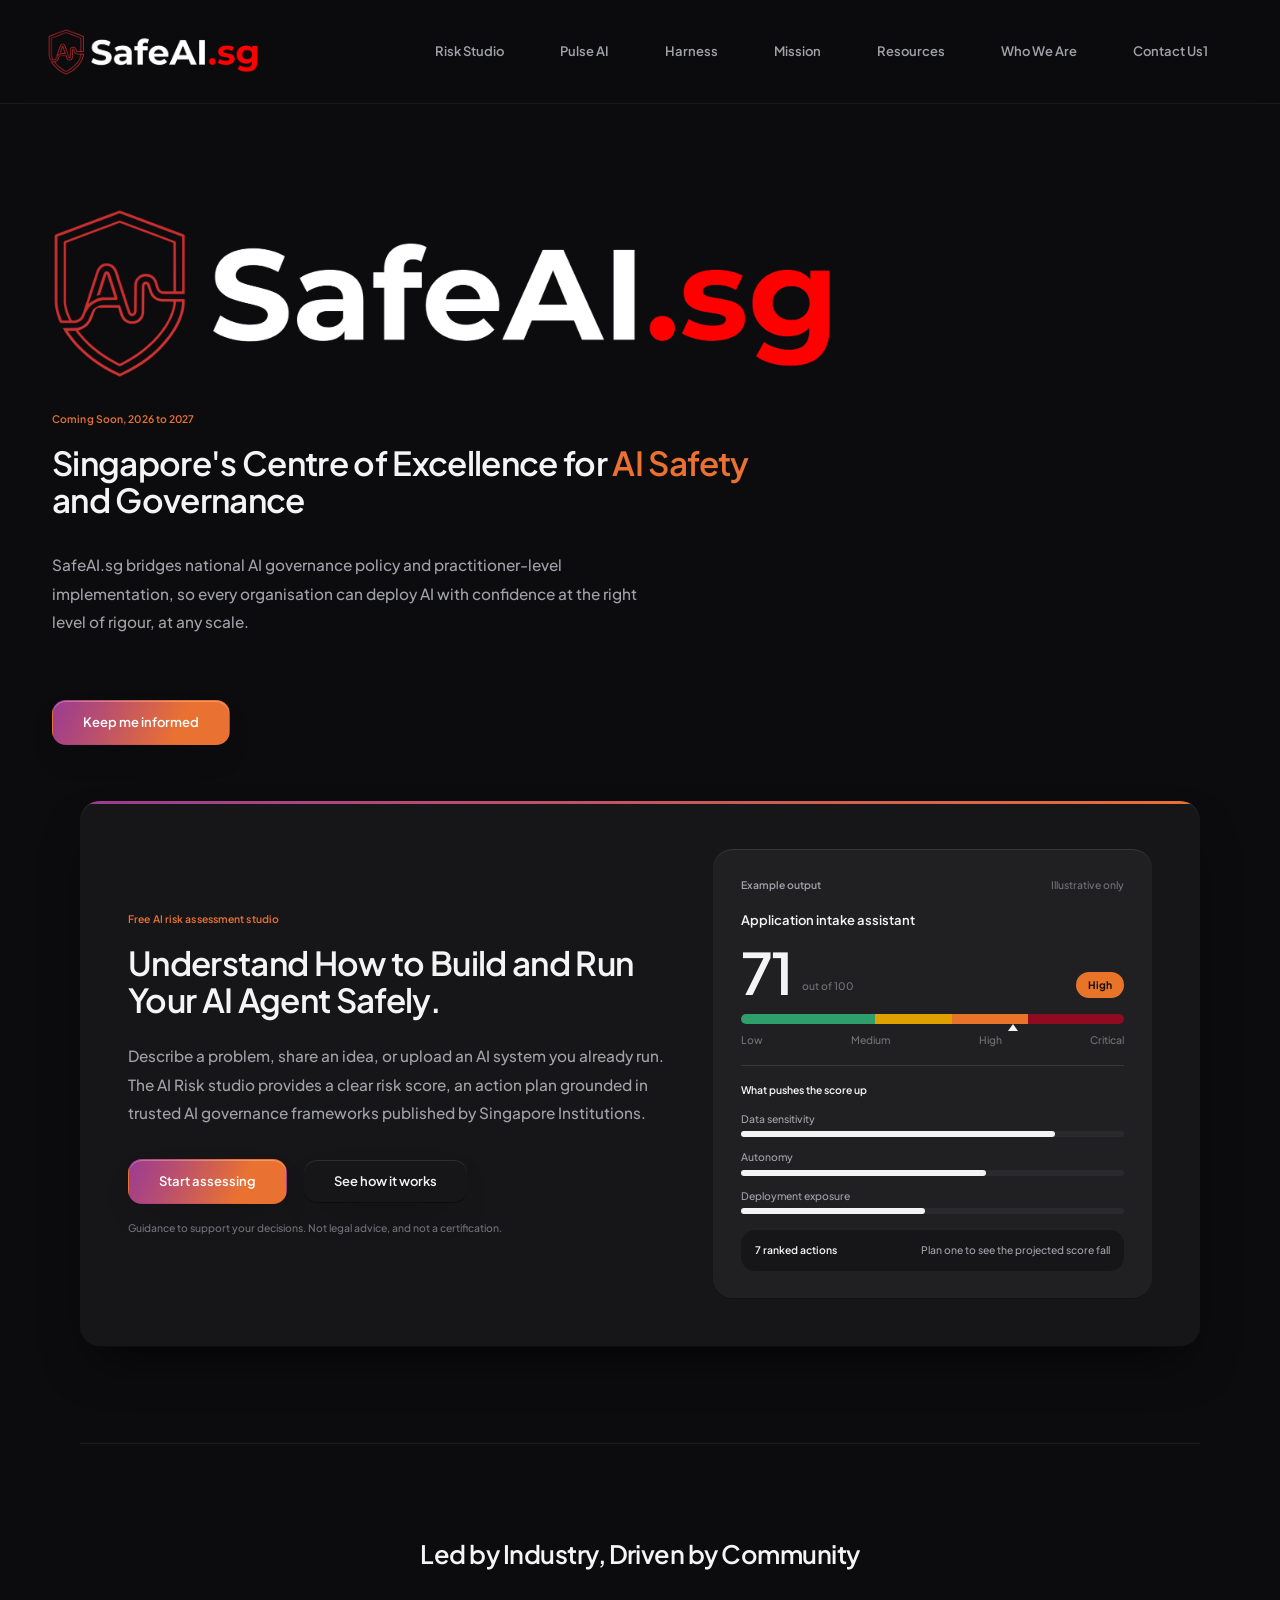
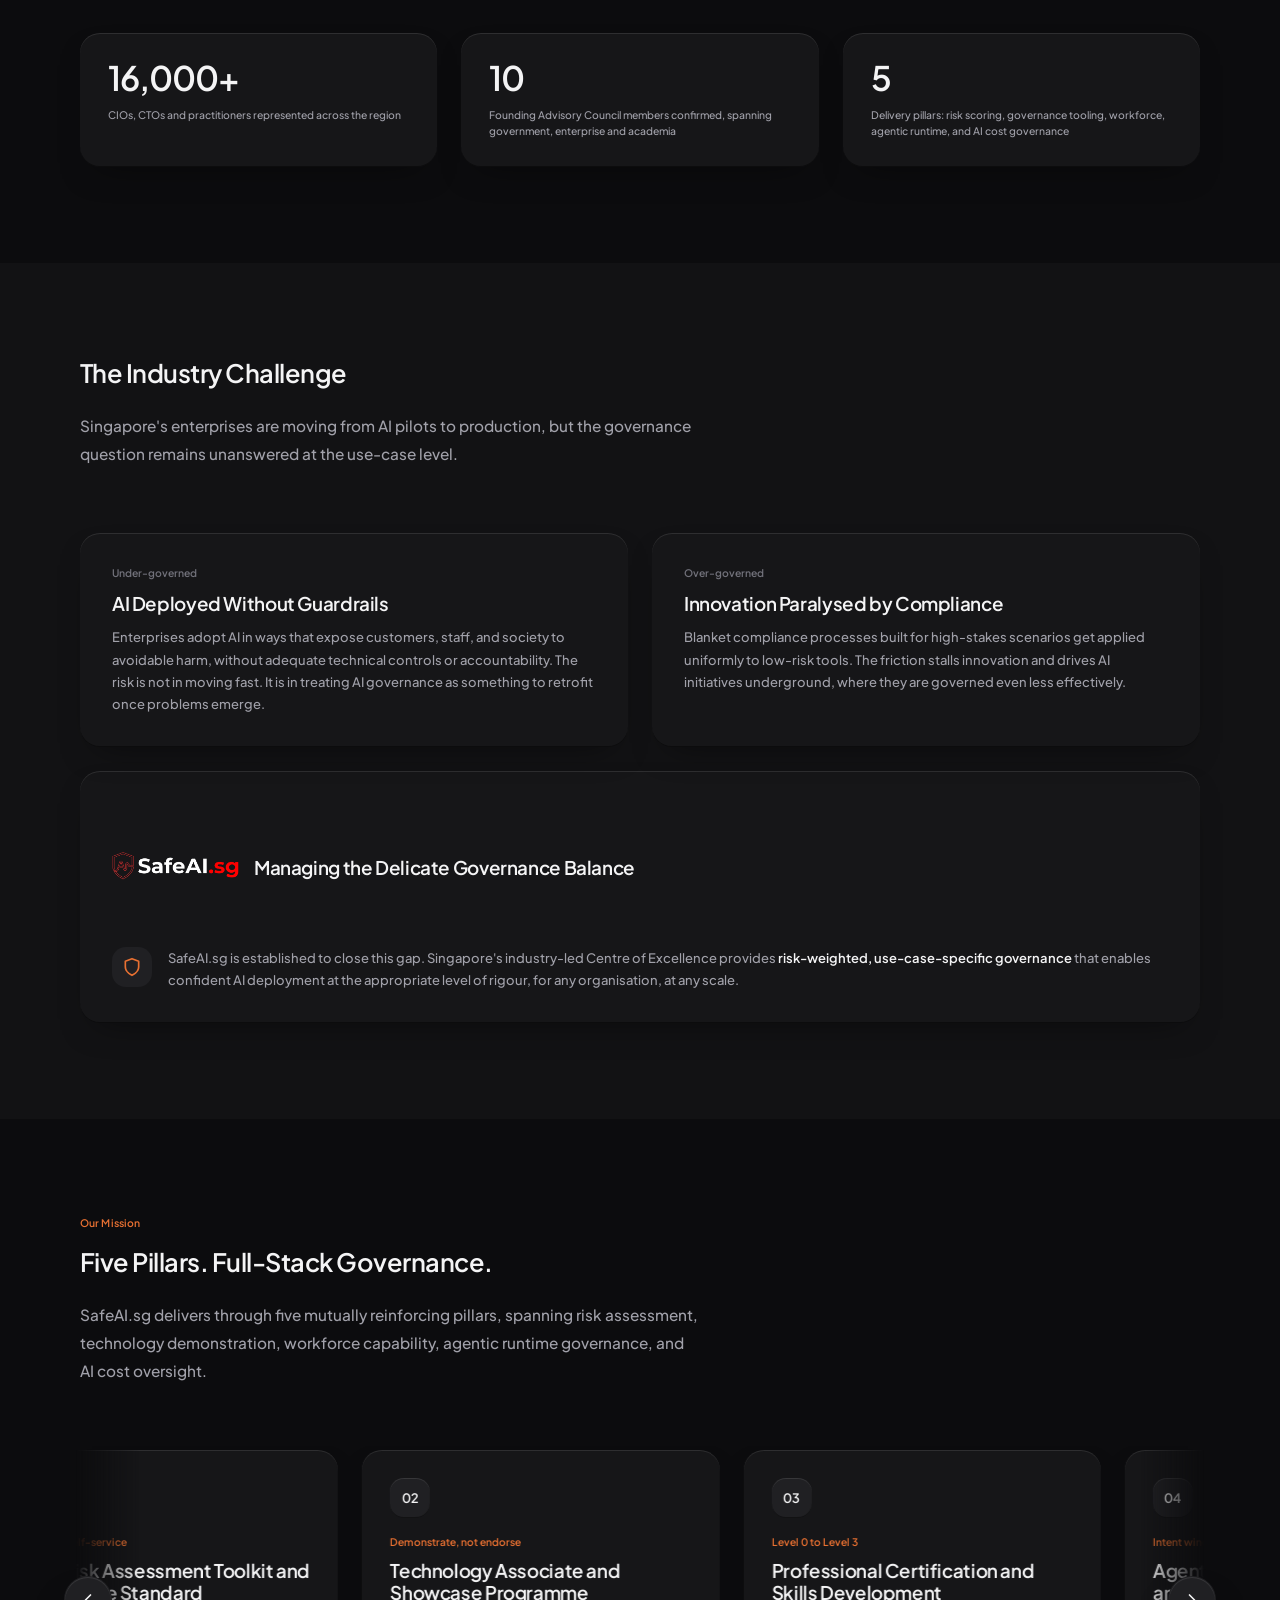
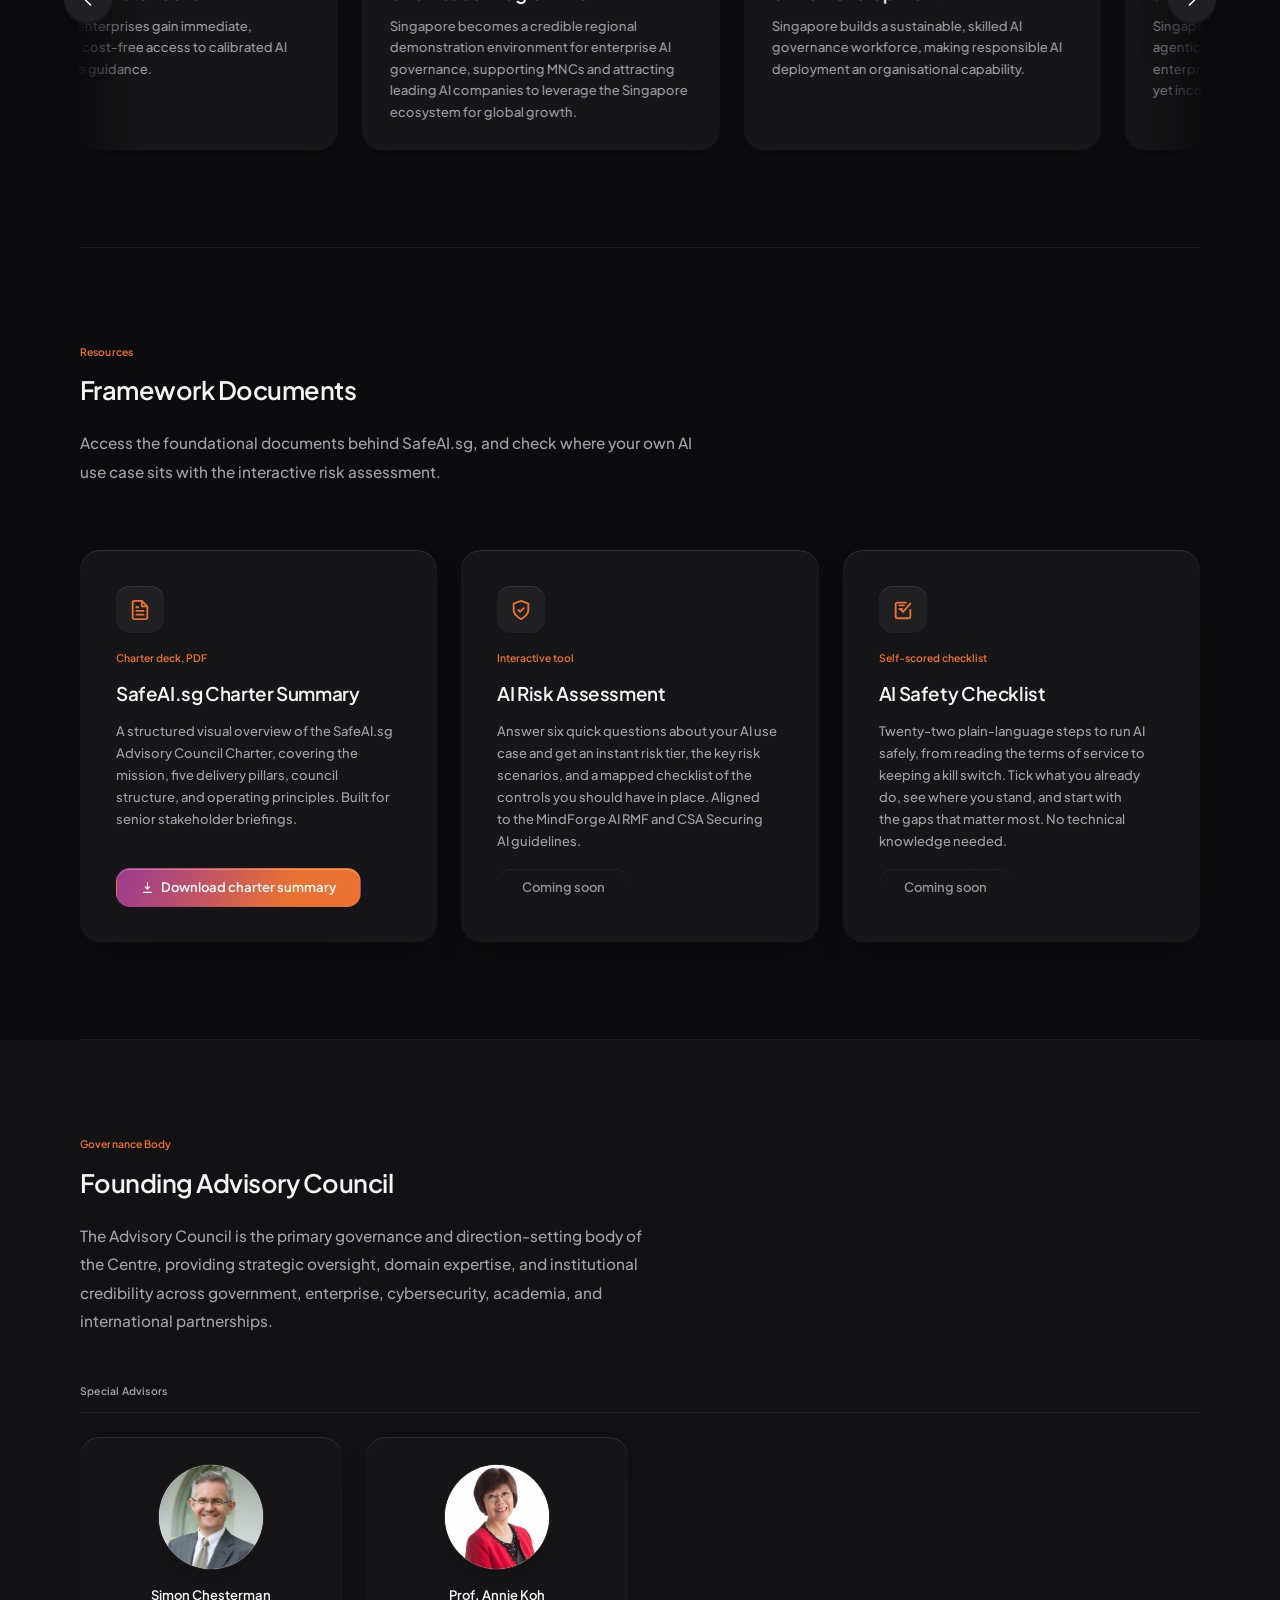
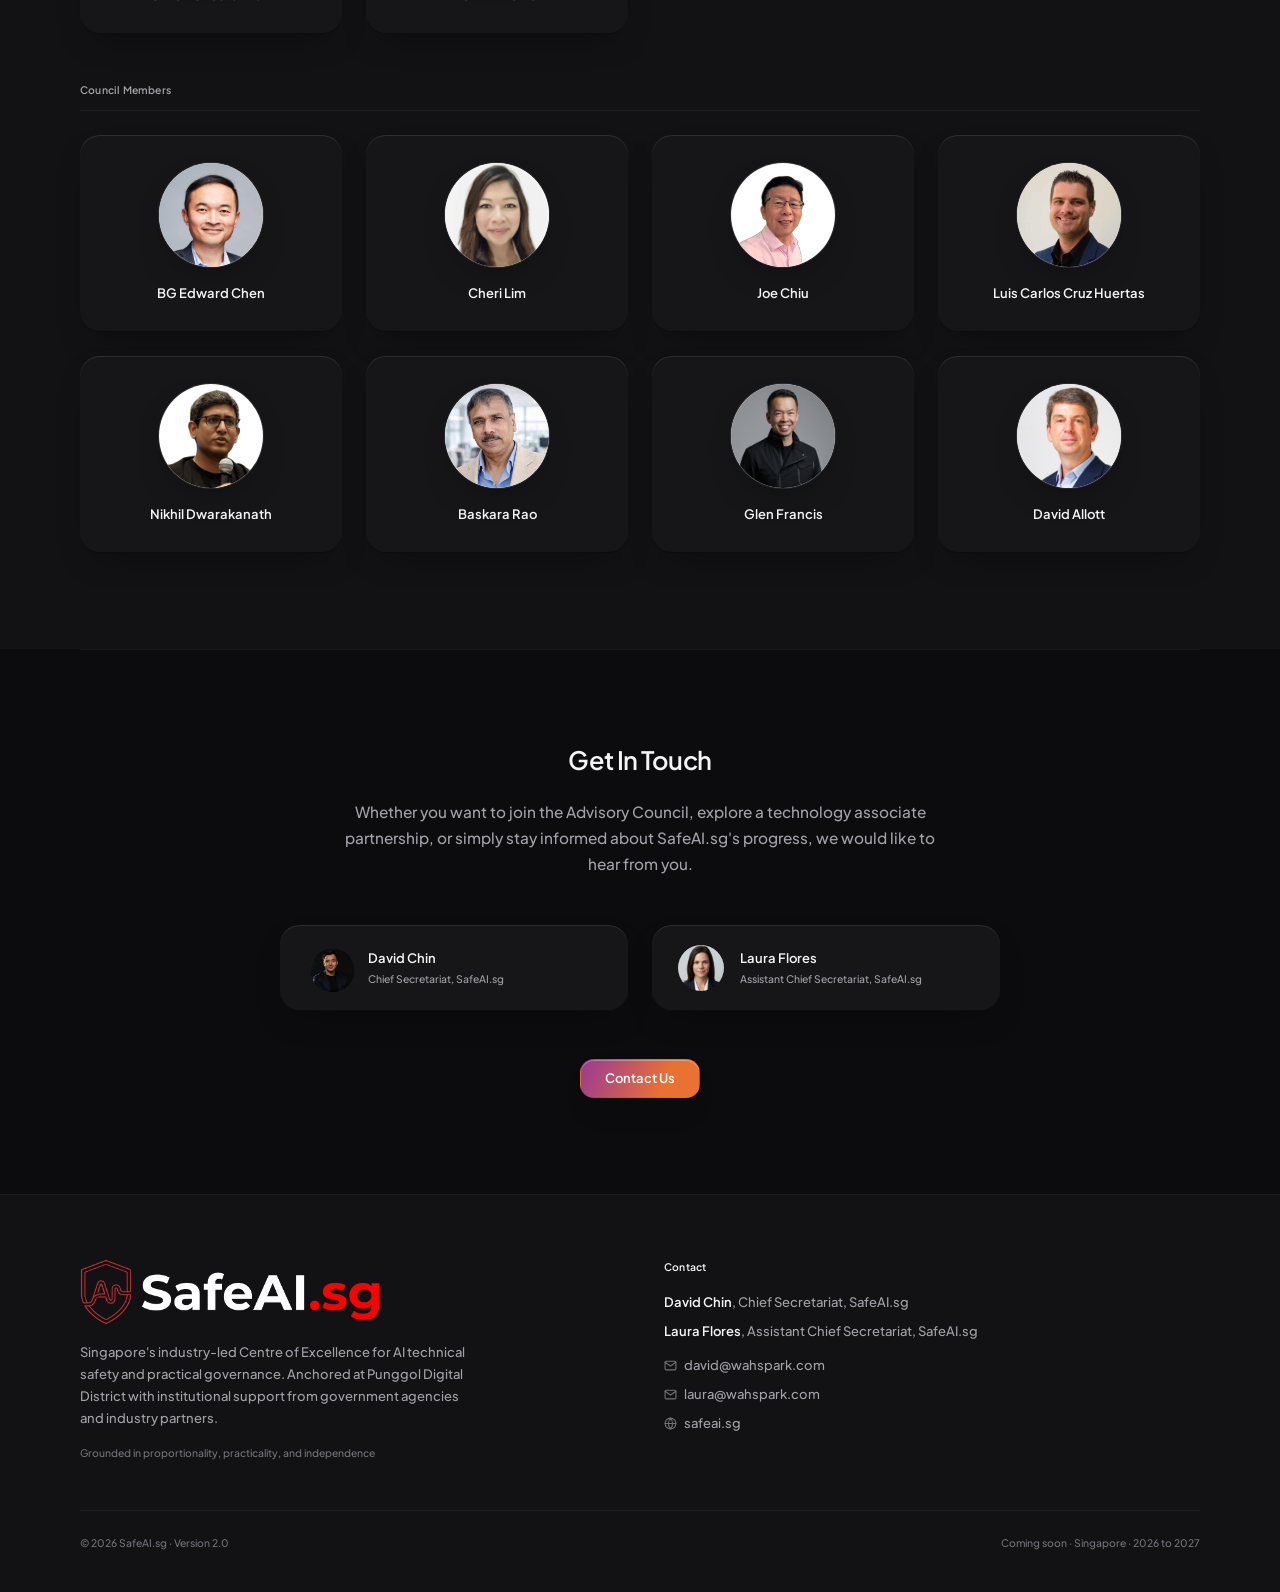
==== index.html @ 052b4f80 "Update 'Contact Us' link text to 'Contact Us1'" ====
<!DOCTYPE html>
<html lang="en">
<head>
  <meta charset="UTF-8" />
  <meta name="viewport" content="width=device-width, initial-scale=1.0" />
  <title>SafeAI.sg, Centre of Excellence for AI Technical Safety and Governance</title>
  <link rel="icon" href="favicon.ico" sizes="any" />
  <link rel="icon" type="image/png" sizes="32x32" href="favicon-32.png" />
  <link rel="icon" type="image/png" sizes="16x16" href="favicon-16.png" />
  <link rel="apple-touch-icon" sizes="180x180" href="apple-touch-icon.png" />
  <link rel="preconnect" href="https://fonts.googleapis.com" />
  <link rel="preconnect" href="https://fonts.gstatic.com" crossorigin />
  <link href="https://fonts.googleapis.com/css2?family=DM+Sans:opsz,wght@9..40,400;9..40,500;9..40,600;9..40,700&family=Plus+Jakarta+Sans:wght@400;500;600;700&display=swap" rel="stylesheet" />
  <style>
    *, *::before, *::after { box-sizing: border-box; margin: 0; padding: 0; }

    :root {
      /* ── ONE accent (brand orange). Gradient lives only inside the logo asset. ── */
      --accent:     #E97132;
      --accent-2:   #f08a52;            /* hover only */
      --accent-ink: #16100b;            /* text on accent fill */

      /* ── neutral ramp, dark canvas ── */
      --bg:         #0c0c0e;
      --surface-1:  #161618;            /* cards, button rest */
      --surface-2:  #202023;            /* hover / elevated */
      --surface-3:  #2a2a2e;            /* pressed */
      --raised:     #121214;            /* faint section band, a hair above canvas */
      --line:       rgba(255,255,255,.06);
      --line-2:     rgba(255,255,255,.10);
      --ink:        #f4f4f5;
      --ink-2:      #a1a1aa;
      --ink-3:      #71717a;
      --success:    #3ecf8e;            /* semantic: success/confirm only */

      /* ── shadows: soft, diffuse, never a hard slab ── */
      --shadow:     0 14px 34px -18px rgba(0,0,0,.55);
      --shadow-pop: 0 24px 50px -18px rgba(0,0,0,.72);
      --raise:      inset 0 1px 0 rgba(255,255,255,.10), inset 0 -1px 0 rgba(0,0,0,.45);

      /* ── spacing scale ── */
      --s1:4px; --s2:8px; --s3:12px; --s4:16px; --s5:24px; --s6:32px; --s7:48px; --s8:64px;
      --gap:24px;

      /* ── radii ── */
      --r-sm:10px; --r-md:14px; --r-lg:20px; --r-pill:999px;

      /* ── type: mobile base 17px, desktop 13px; scale = multipliers ── */
      --fs-base:17px;
      --font:'Plus Jakarta Sans','DM Sans',-apple-system,system-ui,sans-serif;
      --t-cap:  calc(var(--fs-base) * .80);
      --t-body: var(--fs-base);
      --t-lead: calc(var(--fs-base) * 1.18);
      --t-h3:   calc(var(--fs-base) * 1.45);
      --t-h2:   calc(var(--fs-base) * 1.95);
      --t-h1:   calc(var(--fs-base) * 2.55);

      --btn-py:12px;
    }
    @media (min-width:1024px){ :root{ --fs-base:13px; } }
    /* mobile: keep normal text at 17px, scale the headings down so they aren't oversized */
    @media (max-width:600px){ :root{
      --t-lead: calc(var(--fs-base) * 1.05);
      --t-h3:   calc(var(--fs-base) * 1.25);
      --t-h2:   calc(var(--fs-base) * 1.55);
      --t-h1:   calc(var(--fs-base) * 1.92);
    } }

    html { scroll-behavior: smooth; -webkit-text-size-adjust:100%; scroll-padding-top: 120px; }
    body {
      background: var(--bg);                /* flat, no spotlight */
      color: var(--ink);
      font: 500 var(--t-body)/1.6 var(--font);
      -webkit-font-smoothing: antialiased;
      text-rendering: optimizeLegibility;
      text-wrap: pretty;
    }

    h1,h2,h3 { font-weight:600; line-height:1.12; letter-spacing:-.02em; }
    .trim { text-box: trim-both cap alphabetic; }
    @supports not (text-box: trim-both cap alphabetic){
      .trim { text-box-trim:trim-both; text-box-edge:cap alphabetic; }
    }

    a { color: inherit; }

    /* ── eyebrow: sentence case, NEVER all-caps ── */
    .eyebrow {
      font-size: var(--t-cap);
      font-weight: 600;
      letter-spacing: .01em;
      color: var(--accent);
      margin-bottom: var(--s4);
    }

    .with-icon { display:inline-flex; align-items:center; gap:.5em; }
    .ico { width:1em; height:1em; flex:none; display:block; }

    /* ── TOOLTIP — pointer devices only ── */
    [data-tip] { position: relative; }
    @media (hover:hover){
      [data-tip]:hover::after, [data-tip]:focus-visible::after {
        content: attr(data-tip);
        position:absolute; bottom:calc(100% + 8px); left:50%;
        background: var(--surface-3); color: var(--ink);
        font:500 var(--t-cap)/1.2 var(--font);
        padding:6px 10px; border-radius:8px; white-space:nowrap;
        box-shadow: var(--shadow); pointer-events:none; z-index:50;
        opacity:0; transform:translateX(-50%) translateY(4px);
        animation: av-tip .14s ease forwards;
      }
    }
    @keyframes av-tip { to { opacity:1; transform:translateX(-50%) translateY(0); } }

    /* ── BUTTONS: grey by default, raised; accent reserved for the one primary action ── */
    .btn {
      display:inline-flex; align-items:center; justify-content:center; gap:.5em;
      padding: var(--btn-py) calc(var(--btn-py) * 2);
      border-radius: var(--r-md);
      border:1px solid transparent;
      font:600 var(--t-body)/1 var(--font);
      text-box: trim-both cap alphabetic;
      color: var(--ink);
      background: var(--surface-1);
      background-clip: padding-box;
      box-shadow: var(--raise), var(--shadow);
      text-decoration:none; cursor:pointer;
      -webkit-tap-highlight-color:transparent;
      transition: background .18s ease, transform .12s ease, box-shadow .2s ease;
    }
    .btn:hover { background: var(--surface-2); }
    .btn:active { transform: translateY(1px) scale(.985); background: var(--surface-3); box-shadow: var(--raise); }
    .btn:focus-visible { outline:2px solid var(--accent); outline-offset:2px; }
    /* accent buttons: slight magenta hue shifting into orange */
    .btn-accent { background: linear-gradient(115deg, #9b3b92 0%, #b84e6f 28%, #E97132 70%); color: #fff;
      box-shadow: inset 0 1px 0 rgba(255,255,255,.28), var(--shadow); }
    .btn-accent:hover { background: linear-gradient(115deg, #ad479f 0%, #cc5a7c 28%, #f0853f 70%); }
    .btn-accent:active { transform: translateY(1px) scale(.985); }
    .btn-sm { --btn-py:9px; border-radius: var(--r-sm); font-size: var(--t-cap); }

    /* ── NAV ── */
    nav {
      position: sticky; top:0; z-index:100;
      background: rgba(12,12,14,.82);
      backdrop-filter: blur(14px); -webkit-backdrop-filter: blur(14px);
      border-bottom: 1px solid var(--line);
      display:flex; align-items:center; justify-content:space-between;
      padding: 0 48px; height: 104px;
    }
    .nav-brand { display:flex; align-items:center; text-decoration:none; }
    .nav-logo { height:46px; width:auto; display:block; }
    .nav-links { display:flex; align-items:center; gap:8px; }
    .nav-link {
      font:600 var(--t-body)/1 var(--font);
      text-box: trim-both cap alphabetic;
      color: var(--ink-2); text-decoration:none;
      padding: 12px 24px; border-radius: var(--r-sm);
      background: transparent; cursor:pointer;
      -webkit-tap-highlight-color:transparent;
      transition: background .18s ease, color .18s ease;
    }
    .nav-link:hover { background: var(--surface-1); color: var(--ink); }
    .nav-link:active { background: var(--surface-2); }
    .nav-link:focus-visible { outline:2px solid var(--accent); outline-offset:2px; }
    .nav-right { display:flex; align-items:center; gap:24px; }

    /* ── layout shell ── */
    .section { padding: 96px 52px; }
    .section-inner { max-width: 1120px; margin:0 auto; }
    .section-raised { background: var(--raised); }

    .h2-lead { max-width: 620px; }
    h2 { font-size: var(--t-h2); line-height:1.14; margin-bottom: var(--s5); }
    .lead { font-size: var(--t-lead); color: var(--ink-2); line-height:1.85; max-width:620px; }
    .lead-gap { margin-bottom: var(--s8); }

    .hairline { height:1px; background: var(--line); border:0; max-width:1120px; margin:0 auto; }

    /* ── HERO ── */
    .hero { padding: 104px 52px 56px; }
    .hero-inner { max-width: 780px; }
    .hero-logo { width: 840px; max-width: 100%; height:auto; display:block; margin-bottom: var(--s6); }
    .hero .eyebrow { margin-bottom: var(--s4); }
    .hero h1 { font-size: var(--t-h1); line-height:1.14; margin-bottom: var(--s6); max-width: 720px; }
    .hero h1 .accent { color: var(--accent); }
    .hero-sub { font-size: var(--t-lead); color: var(--ink-2); line-height:1.85; margin-bottom: var(--s8); max-width: 600px; }
    .hero-cta { display:flex; gap: var(--s4); flex-wrap:wrap; }
    .hero-cta .btn { --btn-py: 15px; }

    /* ── mobile menu toggle (shown under 900px, see TABLET block) ── */
    .nav-toggle {
      display:none; width:44px; height:44px; border:0; border-radius: var(--r-sm);
      background: transparent; color: var(--ink); cursor:pointer;
      align-items:center; justify-content:center; -webkit-tap-highlight-color:transparent;
    }
    .nav-toggle .ico { width:24px; height:24px; }
    .nav-toggle .close { display:none; }
    .nav-toggle:focus-visible { outline:2px solid var(--accent); outline-offset:2px; }

    /* ── RISK STUDIO SHOWCASE (sits under the hero, copy from the studio mock-up) ── */
    .studio { padding: 0 52px 96px; }
    .studio-inner {
      max-width:1120px; margin:0 auto; position:relative; overflow:hidden;
      background: var(--surface-1); border-radius: var(--r-lg);
      box-shadow: var(--raise), var(--shadow-pop);
      padding: 48px; display:grid; grid-template-columns: 1.1fr .9fr; gap: var(--s7); align-items:center;
    }
    .studio-inner::before { content:""; position:absolute; top:0; left:0; right:0; height:3px; background: linear-gradient(90deg, #9b3b92 0%, #b84e6f 35%, #E97132 100%); }
    .studio-copy h2 { font-size: var(--t-h1); line-height:1.12; margin-bottom: var(--s5); max-width: 560px; }
    .studio-copy .lead { margin-bottom: var(--s6); }
    .studio-cta { display:flex; gap: var(--s4); flex-wrap:wrap; margin-bottom: var(--s4); }
    .studio-cta .btn { --btn-py: 15px; }
    .studio-note { font-size: var(--t-cap); color: var(--ink-3); }
    .studio-example {
      background: var(--surface-2); border-radius: var(--r-lg); padding: 28px;
      box-shadow: var(--raise); display:flex; flex-direction:column; gap: var(--s4);
    }
    .ex-top { display:flex; justify-content:space-between; align-items:center; gap: var(--s2); font-size: var(--t-cap); color: var(--ink-3); }
    .ex-top .label { font-weight:600; color: var(--ink-2); }
    .ex-name { font-weight:600; color: var(--ink); }
    .ex-score { display:flex; align-items:flex-end; gap: var(--s3); }
    .ex-num { font-size: calc(var(--fs-base) * 4.4); font-weight:600; letter-spacing:-.04em; line-height:.9; color: var(--ink); }
    .ex-of { font-size: var(--t-cap); color: var(--ink-3); padding-bottom: 4px; }
    .ex-band { margin-left:auto; padding: 5px 12px; border-radius: var(--r-pill); background:#E8742A; color:#16100b; font-weight:700; font-size: var(--t-cap); }
    .ex-bar { height:10px; border-radius: var(--r-pill); overflow:hidden; display:flex; }
    .ex-bar span:nth-child(1) { width:35%; background:#2E9E6B; }
    .ex-bar span:nth-child(2) { width:20%; background:#E0A100; }
    .ex-bar span:nth-child(3) { width:20%; background:#E8742A; }
    .ex-bar span:nth-child(4) { width:25%; background:#8E0B22; }
    .ex-marker { position:relative; height:8px; }
    .ex-marker::after { content:""; position:absolute; left:71%; top:0; margin-left:-5px; border-left:5px solid transparent; border-right:5px solid transparent; border-bottom:7px solid var(--ink); }
    .ex-labels { display:flex; justify-content:space-between; font-size: var(--t-cap); color: var(--ink-3); }
    .ex-drivers { border-top:1px solid var(--line-2); padding-top: var(--s4); display:flex; flex-direction:column; gap: var(--s3); }
    .ex-drivers-title { font-size: var(--t-cap); font-weight:600; color: var(--ink); }
    .ex-driver { font-size: var(--t-cap); color: var(--ink-2); display:flex; flex-direction:column; gap:4px; }
    .ex-track { height:6px; border-radius: var(--r-pill); background: var(--surface-3); }
    .ex-track i { display:block; height:6px; border-radius: var(--r-pill); background: var(--ink); }
    .ex-actions { display:flex; justify-content:space-between; gap: var(--s2); flex-wrap:wrap; background: var(--surface-1); border-radius: var(--r-md); padding: 12px 14px; font-size: var(--t-cap); }
    .ex-actions b { color: var(--ink); font-weight:600; }
    .ex-actions span { color: var(--ink-2); }
    @media (max-width:900px){
      .studio { padding: 0 24px 64px; }
      .studio-inner { grid-template-columns: 1fr; padding: 28px; gap: var(--s6); }
    }
    @media (max-width:600px){
      .studio { padding: 0 20px 56px; }
      .studio-inner { padding: 20px; }
      .studio-cta .btn { width:100%; --btn-py: 14px; }
      .ex-num { font-size: calc(var(--fs-base) * 3.4); }
    }

    /* ── STAT BAR ── */
    .community-head { text-align:center; margin-bottom: var(--s8); }
    .stat-bar { display:grid; grid-template-columns: repeat(3,1fr); gap: var(--gap); }
    .stat-item {
      background: var(--surface-1); border-radius: var(--r-lg);
      padding: var(--card-pad, 28px); box-shadow: var(--raise), var(--shadow);
    }
    .stat-num { font-size: calc(var(--fs-base) * 2.6); font-weight:600; letter-spacing:-.03em; line-height:1; margin-bottom: var(--s3); color: var(--ink); }
    .stat-desc { font-size: var(--t-cap); color: var(--ink-2); line-height:1.55; }

    /* ── CARD base ── */
    .card {
      background: var(--surface-1); border-radius: var(--r-lg);
      padding: 32px; box-shadow: var(--raise), var(--shadow);
    }

    /* ── PROBLEM ── */
    .problem-grid { display:grid; grid-template-columns: 1fr 1fr; gap: var(--gap); }
    .prob-label { font-size: var(--t-cap); font-weight:600; color: var(--ink-3); margin-bottom: var(--s3); }
    .prob-card h3 { font-size: var(--t-h3); margin-bottom: var(--s3); }
    .prob-card p { font-size: var(--t-body); color: var(--ink-2); line-height:1.7; }

    .solution {
      margin-top: var(--gap);
      background: var(--surface-1); border-radius: var(--r-lg);
      padding: 32px; box-shadow: var(--raise), var(--shadow);
    }
    .solution-head { display:flex; align-items:center; gap:14px; margin-bottom: var(--s4); }
    .solution-head img { height:128px; width:128px; object-fit:contain; flex:none; }
    .solution-head .title { font-size: var(--t-h3); font-weight:600; letter-spacing:-.02em; }
    .solution-body { display:flex; align-items:flex-start; gap:16px; }
    .solution-body .ico-wrap {
      width:40px; height:40px; flex:none; border-radius: var(--r-md);
      background: var(--surface-2); display:flex; align-items:center; justify-content:center;
      color: var(--accent);
    }
    .solution-body .ico-wrap .ico { width:20px; height:20px; }
    .solution-body p { font-size: var(--t-body); color: var(--ink-2); line-height:1.7; }
    .solution-body p strong { color: var(--ink); font-weight:600; }

    /* ── PILLARS CAROUSEL — continuously rotating; arrows to pause and browse ── */
    .pillar-carousel { position: relative; }
    .pillar-viewport {
      overflow: hidden; padding: 4px; margin: -4px;
      -webkit-mask-image: linear-gradient(to right, transparent 0, #000 64px, #000 calc(100% - 64px), transparent 100%);
      mask-image: linear-gradient(to right, transparent 0, #000 64px, #000 calc(100% - 64px), transparent 100%);
    }
    .pillar-track { display:flex; gap: var(--gap); align-items: stretch; will-change: transform; }
    .pillar-slide { flex: 0 0 calc((100% - 2 * var(--gap)) / 3); display:flex; }
    .pillar-slide > .pillar-card { width:100%; }
    .pillar-card {
      background: var(--surface-1); border-radius: var(--r-lg); padding: 28px;
      box-shadow: var(--raise), var(--shadow);
      display:flex; flex-direction:column;
      transition: background .2s ease;
    }
    .pillar-card:hover { background: var(--surface-2); }
    .carousel-arrow {
      position:absolute; top:50%; transform:translateY(-50%); z-index:5;
      width:48px; height:48px; border-radius:50%; border:1px solid transparent;
      display:flex; align-items:center; justify-content:center;
      background: var(--surface-2); color: var(--ink);
      box-shadow: var(--raise), var(--shadow-pop); cursor:pointer;
      transition: background .18s ease, transform .12s ease;
    }
    .carousel-arrow:hover { background: var(--surface-3); }
    .carousel-arrow:active { transform: translateY(-50%) scale(.94); }
    .carousel-arrow:focus-visible { outline:2px solid var(--accent); outline-offset:2px; }
    .carousel-arrow .ico { width:20px; height:20px; }
    .carousel-arrow.prev { left:-16px; }
    .carousel-arrow.next { right:-16px; }
    @media (max-width:1023px){ .pillar-slide { flex-basis: calc((100% - var(--gap)) / 2); } }
    @media (max-width:600px){
      .pillar-slide { flex-basis: 100%; }
      .pillar-carousel { padding-bottom: 68px; }
      .carousel-arrow { top:auto; bottom:0; transform:none; width:44px; height:44px; }
      .carousel-arrow:active { transform: scale(.94); }
      .carousel-arrow.prev { left: calc(50% - 50px); right:auto; }
      .carousel-arrow.next { right: calc(50% - 50px); left:auto; }
    }
    .pillar-num {
      width:40px; height:40px; border-radius: var(--r-md);
      background: var(--surface-2); color: var(--ink);
      font-size: var(--t-body); font-weight:600;
      display:flex; align-items:center; justify-content:center;
      margin-bottom: var(--s4); box-shadow: var(--raise);
    }
    .pillar-tag { font-size: var(--t-cap); font-weight:600; color: var(--accent); margin-bottom: var(--s2); }
    .pillar-card h3 { font-size: var(--t-h3); margin-bottom: var(--s3); line-height:1.2; }
    .pillar-outcome { font-size: var(--t-body); color: var(--ink-2); line-height:1.65; }

    /* ── DOWNLOAD ── */
    .download-grid { display:grid; grid-template-columns: repeat(3,1fr); gap: var(--gap); align-items:stretch; }
    @media (max-width:900px){ .download-grid { grid-template-columns: 1fr; } }
    .download-card {
      background: var(--surface-1); border-radius: var(--r-lg); padding: 36px;
      box-shadow: var(--raise), var(--shadow);
      display:flex; flex-direction:column; gap: var(--s4); align-items:flex-start;
    }
    .download-card .btn { margin-top: auto; }
    .download-icon {
      width:48px; height:48px; border-radius: var(--r-md);
      background: var(--surface-2); display:flex; align-items:center; justify-content:center;
      color: var(--accent); box-shadow: var(--raise);
    }
    .download-icon .ico { width:22px; height:22px; }
    .download-label { font-size: var(--t-cap); font-weight:600; color: var(--accent); }
    .download-card h3 { font-size: var(--t-h3); }
    .download-card p { font-size: var(--t-body); color: var(--ink-2); line-height:1.7; max-width:680px; }

    /* ── COUNCIL ── */
    .council-group { margin-top: var(--s7); }
    .council-group-label {
      font-size: var(--t-cap); font-weight:600; letter-spacing:.02em;
      color: var(--ink-2); margin-bottom: var(--s5);
      padding-bottom: var(--s3); border-bottom: 1px solid var(--line);
    }
    .council-grid { display:grid; grid-template-columns: repeat(4,1fr); gap: var(--gap); }
    .member-card {
      background: var(--surface-1); border-radius: var(--r-lg);
      padding: 28px 20px; text-align:center;
      box-shadow: var(--raise), var(--shadow);
      transition: transform .2s ease, background .2s ease;
    }
    .member-card:hover { transform: translateY(-3px); background: var(--surface-2); }
    .member-photo {
      width:104px; height:104px; border-radius:50%; object-fit:cover; object-position: top center;
      margin:0 auto var(--s4); display:block; background:#fff;
      box-shadow: 0 0 0 1px var(--line-2), var(--shadow);
    }
    .member-photo-plate {
      width:104px; height:104px; border-radius:50%;
      margin:0 auto var(--s4); background:#fff; overflow:hidden;
      box-shadow: 0 0 0 1px var(--line-2), var(--shadow);
    }
    .member-photo-plate img { width:100%; height:100%; display:block; object-fit:cover; object-position: top center; }
    .member-photo-plate.zoom img { object-position:58% 8%; transform:scale(1.6); transform-origin:58% 8%; }
    .member-name { font-size: var(--t-body); font-weight:600; color: var(--ink); }

    /* member card as LinkedIn link (only cards with a real href are interactive) */
    a.member-card { display:block; text-decoration:none; color:inherit; }
    a.member-card[href] { position:relative; cursor:pointer; }
    a.member-card[href]:focus-visible { outline:2px solid var(--accent); outline-offset:2px; }
    /* "See LinkedIn" tooltip */
    .member-tip {
      position:absolute; left:50%; bottom:calc(100% - 6px); transform:translate(-50%,4px);
      display:flex; align-items:center; gap:6px; white-space:nowrap;
      background: var(--ink); color: var(--surface-1);
      font-size: var(--t-cap); font-weight:600; line-height:1;
      padding:7px 11px; border-radius: var(--r-sm, 8px);
      box-shadow: var(--shadow);
      opacity:0; pointer-events:none; transition: opacity .18s ease, transform .18s ease;
    }
    .member-tip::after {
      content:""; position:absolute; top:100%; left:50%; transform:translateX(-50%);
      border:5px solid transparent; border-top-color: var(--ink);
    }
    .member-tip .ico { width:1em; height:1em; display:block; }
    a.member-card[href]:hover .member-tip,
    a.member-card[href]:focus-visible .member-tip { opacity:1; transform:translate(-50%,0); }

    /* ── CONTACT ── */
    .contact-box { max-width: 780px; margin:0 auto; text-align:center; }
    .contact-box > p { font-size: var(--t-lead); color: var(--ink-2); line-height:1.7; margin: var(--s4) auto var(--s7); max-width:620px; }
    .contact-cards { display:grid; grid-template-columns: 1fr 1fr; gap: var(--gap); max-width: 720px; margin: 0 auto var(--s7); align-items:stretch; }
    .contact-person {
      position: relative;
      display:flex; align-items:center; gap:16px; text-align:left;
      background: var(--surface-1); border-radius: var(--r-lg);
      padding: 20px 26px; box-shadow: var(--raise), var(--shadow);
      cursor: pointer; -webkit-tap-highlight-color:transparent;
      transition: background .18s ease, transform .12s ease;
    }
    .contact-person:hover { background: var(--surface-2); }
    .contact-person:active { transform: scale(.99); }
    .contact-person:focus-visible { outline:2px solid var(--accent); outline-offset:2px; }
    /* success microinteraction: neutral surface, coloured icon */
    .contact-person .copied-badge {
      position:absolute; inset:0; display:flex; align-items:center; justify-content:center; gap:.5em;
      background: var(--surface-2); border-radius: var(--r-lg);
      color: var(--ink); font:600 var(--t-body)/1 var(--font);
      opacity:0; pointer-events:none; transition: opacity .2s ease;
    }
    .contact-person .copied-badge .ico { width:1.15em; height:1.15em; color: var(--success); }
    .contact-person.is-copied .copied-badge { opacity:1; }
    .contact-avatar {
      width:46px; height:46px; border-radius:50%; flex:none;
      background: var(--surface-2); color: var(--ink);
      display:flex; align-items:center; justify-content:center;
      font-size: var(--t-body); font-weight:600; box-shadow: var(--raise);
      object-fit: cover; object-position: top center;
    }
    .contact-person-name { font-size: var(--t-body); font-weight:600; color: var(--ink); }
    .contact-person-title { font-size: var(--t-cap); color: var(--ink-2); margin-top:2px; }
    .contact-btns { display:flex; gap: var(--s3); justify-content:center; flex-wrap:wrap; }

    /* ── FOOTER ── */
    footer { background: var(--raised); padding: 64px 52px 40px; border-top: 1px solid var(--line); }
    .footer-inner { max-width:1120px; margin:0 auto; display:grid; grid-template-columns: 1fr 1fr; gap: var(--s7); align-items:start; }
    .footer-logo { width:300px; max-width:80%; height:auto; display:block; margin-bottom: var(--s4); }
    .footer-desc { font-size: var(--t-body); color: var(--ink-2); line-height:1.7; max-width:400px; }
    .footer-tag { margin-top: var(--s4); font-size: var(--t-cap); color: var(--ink-3); }
    .footer-contact h4 { font-size: var(--t-cap); font-weight:600; color: var(--ink); margin-bottom: var(--s4); letter-spacing:.02em; }
    .fc-item { font-size: var(--t-body); color: var(--ink-2); margin-bottom: var(--s2); }
    .fc-item.with-icon { display:flex; align-items:center; gap:.5em; }
    .fc-item strong { color: var(--ink); font-weight:600; }
    .fc-item .ico { color: var(--ink-3); }
    .footer-bottom {
      max-width:1120px; margin: var(--s7) auto 0; padding-top: var(--s5);
      border-top: 1px solid var(--line);
      display:flex; justify-content:space-between; align-items:center; gap: var(--s3);
      font-size: var(--t-cap); color: var(--ink-3);
    }

    /* ── TABLET ── */
    @media (max-width:900px){
      nav { padding: 0 20px; height:72px; }
      .nav-logo { height:38px; width:auto; }
      .nav-links { display:none; }
      .section { padding: 64px 24px; }
      .hero { padding: 64px 24px 56px; }
      .hero-logo { width: min(380px, 90vw); }
      .stat-bar { grid-template-columns: 1fr; }
      .problem-grid { grid-template-columns: 1fr; }
      .council-grid { grid-template-columns: repeat(2,1fr); }
      .footer-logo { width:240px; }
      .footer-inner { grid-template-columns: 1fr; gap: var(--s6); }
    }
    @media (max-width:900px){
      .nav-toggle { display:inline-flex; }
      .nav-links {
        position:absolute; left:0; right:0; top:100%;
        flex-direction:column; align-items:stretch; gap:0;
        background: var(--bg); border-bottom:1px solid var(--line);
        padding: 8px 16px 16px; box-shadow: var(--shadow-pop);
      }
      .nav-links .nav-link { padding: 14px 12px; font-size: var(--t-body); }
      nav.is-open .nav-links { display:flex; }
      nav.is-open .nav-toggle .open { display:none; }
      nav.is-open .nav-toggle .close { display:block; }
    }

    /* ── MOBILE ── */
    @media (max-width:600px){
      nav { padding: 0 16px; height:56px; }
      .nav-logo { height:32px; width:auto; }
      .section { padding: 56px 20px; }

      /* dial the new breathing room back to a mobile-proportionate scale */
      .hero { padding: 40px 20px 48px; }
      .hero-logo { width: min(280px, 85vw); margin-bottom: var(--s5); }
      .hero h1 { line-height: 1.16; margin-bottom: var(--s5); }
      .hero-sub { line-height: 1.7; margin-bottom: var(--s6); }
      .hero-cta { gap: var(--s3); }
      .hero-cta .btn { width:100%; --btn-py: 14px; }
      .download-grid { grid-template-columns: 1fr; }

      h2 { margin-bottom: var(--s4); }
      .lead { line-height: 1.7; }
      .lead-gap { margin-bottom: var(--s6); }

      .community-head { margin-bottom: var(--s6); }
      .stat-num { font-size: calc(var(--fs-base) * 2.1); }

      .footer-logo { width:200px; }
      .solution-head img { height:80px; width:80px; }
      .council-grid { grid-template-columns: 1fr; }
      .contact-cards { grid-template-columns: 1fr; }
      .contact-person { width:100%; }
      .contact-btns { flex-direction:column; }
      .contact-btns .btn { width:100%; }
      .footer-bottom { flex-direction:column; align-items:flex-start; }
    }

    @media (prefers-reduced-motion:reduce){ *{ animation-duration:.01ms!important; transition:none!important; } }
  </style>
</head>
<body>

<!-- NAV -->
<nav>
  <a href="#" class="nav-brand">
    <img src="safeai-logo-trim.png" alt="SafeAI.sg" class="nav-logo" />
  </a>
  <div class="nav-right">
    <div class="nav-links" id="navLinks">
      <a href="/risk-studio/" class="nav-link">Risk Studio</a>
       <a href="https://ai-opportunity-analysis.replit.app/" class="nav-link">Pulse AI</a>
      <a href="/harness/" class="nav-link">Harness</a>
      <a href="#mission" class="nav-link">Mission</a>
      <a href="#downloads" class="nav-link">Resources</a>
      <a href="#council" class="nav-link">Who We Are</a>
      <a href="#contact" class="nav-link">Contact Us1</a>
    </div>
    <button class="nav-toggle" id="navToggle" type="button" aria-expanded="false" aria-controls="navLinks" aria-label="Open menu">
      <svg class="ico open" viewBox="0 0 24 24" fill="none" stroke="currentColor" stroke-width="2" stroke-linecap="round"><path d="M4 7h16M4 12h16M4 17h16"/></svg>
      <svg class="ico close" viewBox="0 0 24 24" fill="none" stroke="currentColor" stroke-width="2" stroke-linecap="round"><path d="M6 6l12 12M18 6L6 18"/></svg>
    </button>
  </div>
</nav>

<!-- HERO -->
<section class="hero">
  <div class="hero-inner">
    <img src="safeai-logo-trim.png" alt="SafeAI.sg" class="hero-logo" />
    <div class="eyebrow">Coming Soon, 2026 to 2027</div>
    <h1 class="trim">Singapore's Centre of Excellence for <span class="accent">AI Safety</span> and Governance</h1>
    <p class="hero-sub">SafeAI.sg bridges national AI governance policy and practitioner-level implementation, so every organisation can deploy AI with confidence at the right level of rigour, at any scale.</p>
    <div class="hero-cta">
      <a href="#contact" class="btn btn-accent" data-tip="Contact Us">Keep me informed</a>
      <!-- "Know my AI Risk" hidden until the assessment is validated. The tool
           stays reachable at /risk-assessment.html for people with the link.
           Restore: <a href="/risk-assessment.html" class="btn" data-tip="Assess your AI risk">Know my AI Risk</a> -->
    </div>
  </div>
</section>

<!-- RISK STUDIO SHOWCASE -->
<section class="studio" id="risk-studio" aria-labelledby="studioTitle">
  <div class="studio-inner">
    <div class="studio-copy">
      <div class="eyebrow">Free AI risk assessment studio</div>
      <h2 class="trim" id="studioTitle">Understand How to Build and Run Your AI Agent Safely.</h2>
      <p class="lead">Describe a problem, share an idea, or upload an AI system you already run. The AI Risk studio provides a clear risk score, an action plan grounded in trusted AI governance frameworks published by Singapore Institutions.</p>
      <div class="studio-cta">
        <a href="/risk-studio/" class="btn btn-accent">Start assessing</a>
        <a href="/risk-studio/#how" class="btn">See how it works</a>
      </div>
      <p class="studio-note">Guidance to support your decisions. Not legal advice, and not a certification.</p>
    </div>
    <div class="studio-example" aria-label="Example output, illustrative only">
      <div class="ex-top"><span class="label">Example output</span><span>Illustrative only</span></div>
      <div class="ex-name">Application intake assistant</div>
      <div class="ex-score">
        <span class="ex-num trim">71</span>
        <span class="ex-of">out of 100</span>
        <span class="ex-band">High</span>
      </div>
      <div>
        <div class="ex-bar" aria-hidden="true"><span></span><span></span><span></span><span></span></div>
        <div class="ex-marker" aria-hidden="true"></div>
        <div class="ex-labels"><span>Low</span><span>Medium</span><span>High</span><span>Critical</span></div>
      </div>
      <div class="ex-drivers">
        <div class="ex-drivers-title">What pushes the score up</div>
        <div class="ex-driver"><span>Data sensitivity</span><div class="ex-track"><i style="width:82%"></i></div></div>
        <div class="ex-driver"><span>Autonomy</span><div class="ex-track"><i style="width:64%"></i></div></div>
        <div class="ex-driver"><span>Deployment exposure</span><div class="ex-track"><i style="width:48%"></i></div></div>
      </div>
      <div class="ex-actions"><b>7 ranked actions</b><span>Plan one to see the projected score fall</span></div>
    </div>
  </div>
</section>

<hr class="hairline" />

<!-- COMMUNITY / STATS -->
<section class="section" id="community">
  <div class="section-inner">
    <h2 class="community-head trim">Led by Industry, Driven by Community</h2>
    <div class="stat-bar">
      <div class="stat-item">
        <div class="stat-num trim">16,000+</div>
        <div class="stat-desc">CIOs, CTOs and practitioners represented across the region</div>
      </div>
      <div class="stat-item">
        <div class="stat-num trim">10</div>
        <div class="stat-desc">Founding Advisory Council members confirmed, spanning government, enterprise and academia</div>
      </div>
      <div class="stat-item">
        <div class="stat-num trim">5</div>
        <div class="stat-desc">Delivery pillars: risk scoring, governance tooling, workforce, agentic runtime, and AI cost governance</div>
      </div>
    </div>
  </div>
</section>

<!-- THE INDUSTRY CHALLENGE -->
<section class="section section-raised" id="mission">
  <div class="section-inner">
    <h2 class="trim">The Industry Challenge</h2>
    <p class="lead lead-gap">Singapore's enterprises are moving from AI pilots to production, but the governance question remains unanswered at the use-case level.</p>

    <div class="problem-grid">
      <div class="card prob-card">
        <div class="prob-label">Under-governed</div>
        <h3 class="trim">AI Deployed Without Guardrails</h3>
        <p>Enterprises adopt AI in ways that expose customers, staff, and society to avoidable harm, without adequate technical controls or accountability. The risk is not in moving fast. It is in treating AI governance as something to retrofit once problems emerge.</p>
      </div>
      <div class="card prob-card">
        <div class="prob-label">Over-governed</div>
        <h3 class="trim">Innovation Paralysed by Compliance</h3>
        <p>Blanket compliance processes built for high-stakes scenarios get applied uniformly to low-risk tools. The friction stalls innovation and drives AI initiatives underground, where they are governed even less effectively.</p>
      </div>
    </div>

    <div class="solution">
      <div class="solution-head">
        <img src="SafeAILogoUpdated.png" alt="SafeAI.sg" />
        <span class="title trim">Managing the Delicate Governance Balance</span>
      </div>
      <div class="solution-body">
        <span class="ico-wrap">
          <svg class="ico" viewBox="0 0 24 24" fill="none" stroke="currentColor" stroke-width="2" stroke-linecap="round" stroke-linejoin="round"><path d="M12 22s8-4 8-10V5l-8-3-8 3v7c0 6 8 10 8 10z"/></svg>
        </span>
        <p>SafeAI.sg is established to close this gap. Singapore's industry-led Centre of Excellence provides <strong>risk-weighted, use-case-specific governance</strong> that enables confident AI deployment at the appropriate level of rigour, for any organisation, at any scale.</p>
      </div>
    </div>
  </div>
</section>

<!-- FIVE PILLARS -->
<section class="section" id="pillars">
  <div class="section-inner">
    <div class="eyebrow">Our Mission</div>
    <h2 class="trim">Five Pillars. Full-Stack Governance.</h2>
    <p class="lead lead-gap">SafeAI.sg delivers through five mutually reinforcing pillars, spanning risk assessment, technology demonstration, workforce capability, agentic runtime governance, and AI cost oversight.</p>

    <div class="pillar-carousel" id="pillarCarousel">
      <div class="pillar-viewport">
      <div class="pillar-track" id="pillarTrack">
        <div class="pillar-slide">
          <div class="pillar-card">
            <div class="pillar-num trim">01</div>
            <div class="pillar-tag">Free, open, self-service</div>
            <h3 class="trim">Open Risk Assessment Toolkit and Governance Standard</h3>
            <div class="pillar-outcome">Singapore enterprises gain immediate, actionable, cost-free access to calibrated AI governance guidance.</div>
          </div>
        </div>
        <div class="pillar-slide">
          <div class="pillar-card">
            <div class="pillar-num trim">02</div>
            <div class="pillar-tag">Demonstrate, not endorse</div>
            <h3 class="trim">Technology Associate and Showcase Programme</h3>
            <div class="pillar-outcome">Singapore becomes a credible regional demonstration environment for enterprise AI governance, supporting MNCs and attracting leading AI companies to leverage the Singapore ecosystem for global growth.</div>
          </div>
        </div>
        <div class="pillar-slide">
          <div class="pillar-card">
            <div class="pillar-num trim">03</div>
            <div class="pillar-tag">Level 0 to Level 3</div>
            <h3 class="trim">Professional Certification and Skills Development</h3>
            <div class="pillar-outcome">Singapore builds a sustainable, skilled AI governance workforce, making responsible AI deployment an organisational capability.</div>
          </div>
        </div>
        <div class="pillar-slide">
          <div class="pillar-card">
            <div class="pillar-num trim">04</div>
            <div class="pillar-tag">Intent window principle</div>
            <h3 class="trim">Agentic Runtime Observability and Governance</h3>
            <div class="pillar-outcome">Singapore takes a first-mover position in agentic AI governance, addressing risks most enterprise security programmes have not yet incorporated.</div>
          </div>
        </div>
        <div class="pillar-slide">
          <div class="pillar-card">
            <div class="pillar-num trim">05</div>
            <div class="pillar-tag">Inform, optimise, operate</div>
            <h3 class="trim">AI FinOps and Cost Governance</h3>
            <div class="pillar-outcome">Organisations gain the controls to treat AI cost as a shared governance responsibility, not just a billing line item.</div>
          </div>
        </div>
      </div>
      </div>
      <button class="carousel-arrow prev" id="pillarPrev" aria-label="Previous pillars">
        <svg class="ico" viewBox="0 0 24 24" fill="none" stroke="currentColor" stroke-width="2" stroke-linecap="round" stroke-linejoin="round"><path d="M15 18l-6-6 6-6"/></svg>
      </button>
      <button class="carousel-arrow next" id="pillarNext" aria-label="Next pillars">
        <svg class="ico" viewBox="0 0 24 24" fill="none" stroke="currentColor" stroke-width="2" stroke-linecap="round" stroke-linejoin="round"><path d="M9 18l6-6-6-6"/></svg>
      </button>
    </div>
  </div>
</section>

<hr class="hairline" />

<!-- DOWNLOADS -->
<section class="section" id="downloads">
  <div class="section-inner">
    <div class="eyebrow">Resources</div>
    <h2 class="trim">Framework Documents</h2>
    <p class="lead lead-gap">Access the foundational documents behind SafeAI.sg, and check where your own AI use case sits with the interactive risk assessment.</p>
    <div class="download-grid">
      <div class="download-card">
        <span class="download-icon">
          <svg class="ico" viewBox="0 0 24 24" fill="none" stroke="currentColor" stroke-width="2" stroke-linecap="round" stroke-linejoin="round"><path d="M14 2H6a2 2 0 0 0-2 2v16a2 2 0 0 0 2 2h12a2 2 0 0 0 2-2V8z"/><path d="M14 2v6h6"/><path d="M16 13H8M16 17H8M10 9H8"/></svg>
        </span>
        <div class="download-label">Charter deck, PDF</div>
        <h3 class="trim">SafeAI.sg Charter Summary</h3>
        <p>A structured visual overview of the SafeAI.sg Advisory Council Charter, covering the mission, five delivery pillars, council structure, and operating principles. Built for senior stakeholder briefings.</p>
        <a href="SafeAI_SG_Charter_Summary_Public.pdf" download="SafeAI.sg Charter Summary.pdf" class="btn btn-accent">
          <svg class="ico" viewBox="0 0 24 24" fill="none" stroke="currentColor" stroke-width="2" stroke-linecap="round" stroke-linejoin="round"><path d="M12 3v12M12 15l-4-4M12 15l4-4M5 21h14"/></svg>
          Download charter summary
        </a>
      </div>
      <div class="download-card">
        <span class="download-icon">
          <svg class="ico" viewBox="0 0 24 24" fill="none" stroke="currentColor" stroke-width="2" stroke-linecap="round" stroke-linejoin="round"><path d="M12 22s8-4 8-10V5l-8-3-8 3v7c0 6 8 10 8 10z"/><path d="M9 12l2 2 4-4"/></svg>
        </span>
        <div class="download-label">Interactive tool</div>
        <h3 class="trim">AI Risk Assessment</h3>
        <p>Answer six quick questions about your AI use case and get an instant risk tier, the key risk scenarios, and a mapped checklist of the controls you should have in place. Aligned to the MindForge AI RMF and CSA Securing AI guidelines.</p>
        <!-- Coming soon until the assessment is validated. Restore the link below when it is.
        <a href="/risk-assessment.html" class="btn btn-accent">
          <svg class="ico" viewBox="0 0 24 24" fill="none" stroke="currentColor" stroke-width="2" stroke-linecap="round" stroke-linejoin="round"><path d="M9 11l3 3L22 4"/><path d="M21 12v7a2 2 0 0 1-2 2H5a2 2 0 0 1-2-2V5a2 2 0 0 1 2-2h11"/></svg>
          Know my AI Risk
        </a>
        -->
        <span class="btn" aria-disabled="true" style="pointer-events:none; opacity:.55">Coming soon</span>
      </div>
      <div class="download-card">
        <span class="download-icon">
          <svg class="ico" viewBox="0 0 24 24" fill="none" stroke="currentColor" stroke-width="2" stroke-linecap="round" stroke-linejoin="round"><path d="M9 11l3 3L20 5"/><path d="M20 12v7a2 2 0 0 1-2 2H6a2 2 0 0 1-2-2V6a2 2 0 0 1 2-2h9"/><path d="M8 7h5M8 11h3"/></svg>
        </span>
        <div class="download-label">Self-scored checklist</div>
        <h3 class="trim">AI Safety Checklist</h3>
        <p>Twenty-two plain-language steps to run AI safely, from reading the terms of service to keeping a kill switch. Tick what you already do, see where you stand, and start with the gaps that matter most. No technical knowledge needed.</p>
        <!-- Coming soon until the assessment is validated. Restore the link below when it is.
        <a href="/checklist.html" class="btn btn-accent">
          <svg class="ico" viewBox="0 0 24 24" fill="none" stroke="currentColor" stroke-width="2" stroke-linecap="round" stroke-linejoin="round"><path d="M9 11l3 3L22 4"/><path d="M21 12v7a2 2 0 0 1-2 2H5a2 2 0 0 1-2-2V5a2 2 0 0 1 2-2h11"/></svg>
          Open the checklist
        </a>
        -->
        <span class="btn" aria-disabled="true" style="pointer-events:none; opacity:.55">Coming soon</span>
      </div>
    </div>
  </div>
</section>

<hr class="hairline" />

<!-- ADVISORY COUNCIL -->
<section class="section section-raised" id="council">
  <div class="section-inner">
    <div class="eyebrow">Governance Body</div>
    <h2 class="trim">Founding Advisory Council</h2>
    <p class="lead">The Advisory Council is the primary governance and direction-setting body of the Centre, providing strategic oversight, domain expertise, and institutional credibility across government, enterprise, cybersecurity, academia, and international partnerships.</p>

    <!-- LinkedIn: add href="https://www.linkedin.com/in/..." target="_blank" rel="noopener" to any card
         below to make it clickable. The "See LinkedIn" tooltip only shows on cards that have an href. -->
    <div class="council-group">
      <div class="council-group-label">Special Advisors</div>
      <div class="council-grid">
        <a class="member-card" href="https://sg.linkedin.com/in/simonchesterman" aria-label="Simon Chesterman on LinkedIn">
          <img class="member-photo" src="SAFEAI_PHOTO/Simon-Chesterman-C-scaled-e1625623911170.avif" alt="Simon Chesterman" />
          <div class="member-name">Simon Chesterman</div>
          <span class="member-tip"><svg class="ico" viewBox="0 0 24 24" fill="currentColor" aria-hidden="true"><path d="M20.45 20.45h-3.56v-5.57c0-1.33-.03-3.04-1.85-3.04-1.85 0-2.14 1.45-2.14 2.94v5.67H9.35V9h3.42v1.56h.05c.48-.9 1.64-1.85 3.37-1.85 3.6 0 4.27 2.37 4.27 5.46v6.28zM5.34 7.43a2.07 2.07 0 1 1 0-4.14 2.07 2.07 0 0 1 0 4.14zM7.12 20.45H3.56V9h3.56v11.45zM22.22 0H1.77C.79 0 0 .77 0 1.72v20.56C0 23.23.79 24 1.77 24h20.45c.98 0 1.78-.77 1.78-1.72V1.72C24 .77 23.2 0 22.22 0z"/></svg>See LinkedIn</span>
        </a>
        <a class="member-card" href="https://sg.linkedin.com/in/annie-koh-phd-064114" aria-label="Prof. Annie Koh on LinkedIn">
          <img class="member-photo" src="SAFEAI_PHOTO/Prof.-Annie-Koh-scaled-aspect-ratio-300-300.webp" alt="Prof. Annie Koh" />
          <div class="member-name">Prof. Annie Koh</div>
          <span class="member-tip"><svg class="ico" viewBox="0 0 24 24" fill="currentColor" aria-hidden="true"><path d="M20.45 20.45h-3.56v-5.57c0-1.33-.03-3.04-1.85-3.04-1.85 0-2.14 1.45-2.14 2.94v5.67H9.35V9h3.42v1.56h.05c.48-.9 1.64-1.85 3.37-1.85 3.6 0 4.27 2.37 4.27 5.46v6.28zM5.34 7.43a2.07 2.07 0 1 1 0-4.14 2.07 2.07 0 0 1 0 4.14zM7.12 20.45H3.56V9h3.56v11.45zM22.22 0H1.77C.79 0 0 .77 0 1.72v20.56C0 23.23.79 24 1.77 24h20.45c.98 0 1.78-.77 1.78-1.72V1.72C24 .77 23.2 0 22.22 0z"/></svg>See LinkedIn</span>
        </a>
      </div>
    </div>

    <div class="council-group">
      <div class="council-group-label">Council Members</div>
      <div class="council-grid">
        <a class="member-card" href="https://sg.linkedin.com/in/edward-singapore" aria-label="BG Edward Chen on LinkedIn">
          <img class="member-photo" src="SAFEAI_PHOTO/edward_chen.png" alt="BG Edward Chen" />
          <div class="member-name">BG Edward Chen</div>
          <span class="member-tip"><svg class="ico" viewBox="0 0 24 24" fill="currentColor" aria-hidden="true"><path d="M20.45 20.45h-3.56v-5.57c0-1.33-.03-3.04-1.85-3.04-1.85 0-2.14 1.45-2.14 2.94v5.67H9.35V9h3.42v1.56h.05c.48-.9 1.64-1.85 3.37-1.85 3.6 0 4.27 2.37 4.27 5.46v6.28zM5.34 7.43a2.07 2.07 0 1 1 0-4.14 2.07 2.07 0 0 1 0 4.14zM7.12 20.45H3.56V9h3.56v11.45zM22.22 0H1.77C.79 0 0 .77 0 1.72v20.56C0 23.23.79 24 1.77 24h20.45c.98 0 1.78-.77 1.78-1.72V1.72C24 .77 23.2 0 22.22 0z"/></svg>See LinkedIn</span>
        </a>
        <a class="member-card" href="https://sg.linkedin.com/in/cherilim" aria-label="Cheri Lim on LinkedIn">
          <img class="member-photo" src="SAFEAI_PHOTO/Cheri-Lim.png" alt="Cheri Lim" />
          <div class="member-name">Cheri Lim</div>
          <span class="member-tip"><svg class="ico" viewBox="0 0 24 24" fill="currentColor" aria-hidden="true"><path d="M20.45 20.45h-3.56v-5.57c0-1.33-.03-3.04-1.85-3.04-1.85 0-2.14 1.45-2.14 2.94v5.67H9.35V9h3.42v1.56h.05c.48-.9 1.64-1.85 3.37-1.85 3.6 0 4.27 2.37 4.27 5.46v6.28zM5.34 7.43a2.07 2.07 0 1 1 0-4.14 2.07 2.07 0 0 1 0 4.14zM7.12 20.45H3.56V9h3.56v11.45zM22.22 0H1.77C.79 0 0 .77 0 1.72v20.56C0 23.23.79 24 1.77 24h20.45c.98 0 1.78-.77 1.78-1.72V1.72C24 .77 23.2 0 22.22 0z"/></svg>See LinkedIn</span>
        </a>
        <a class="member-card" href="https://www.linkedin.com/in/joe-chiu-882b2338/" aria-label="Joe Chiu on LinkedIn">
          <img class="member-photo" src="SAFEAI_PHOTO/joe-chiu-nobg.png" alt="Joe Chiu" />
          <div class="member-name">Joe Chiu</div>
          <span class="member-tip"><svg class="ico" viewBox="0 0 24 24" fill="currentColor" aria-hidden="true"><path d="M20.45 20.45h-3.56v-5.57c0-1.33-.03-3.04-1.85-3.04-1.85 0-2.14 1.45-2.14 2.94v5.67H9.35V9h3.42v1.56h.05c.48-.9 1.64-1.85 3.37-1.85 3.6 0 4.27 2.37 4.27 5.46v6.28zM5.34 7.43a2.07 2.07 0 1 1 0-4.14 2.07 2.07 0 0 1 0 4.14zM7.12 20.45H3.56V9h3.56v11.45zM22.22 0H1.77C.79 0 0 .77 0 1.72v20.56C0 23.23.79 24 1.77 24h20.45c.98 0 1.78-.77 1.78-1.72V1.72C24 .77 23.2 0 22.22 0z"/></svg>See LinkedIn</span>
        </a>
        <a class="member-card" href="https://www.linkedin.com/in/luis-carlos-cruz-huertas-enterprisearchitect/" aria-label="Luis Carlos Cruz Huertas on LinkedIn">
          <img class="member-photo" src="SAFEAI_PHOTO/luis carlos .jpg" alt="Luis Carlos Cruz Huertas" />
          <div class="member-name">Luis Carlos Cruz Huertas</div>
          <span class="member-tip"><svg class="ico" viewBox="0 0 24 24" fill="currentColor" aria-hidden="true"><path d="M20.45 20.45h-3.56v-5.57c0-1.33-.03-3.04-1.85-3.04-1.85 0-2.14 1.45-2.14 2.94v5.67H9.35V9h3.42v1.56h.05c.48-.9 1.64-1.85 3.37-1.85 3.6 0 4.27 2.37 4.27 5.46v6.28zM5.34 7.43a2.07 2.07 0 1 1 0-4.14 2.07 2.07 0 0 1 0 4.14zM7.12 20.45H3.56V9h3.56v11.45zM22.22 0H1.77C.79 0 0 .77 0 1.72v20.56C0 23.23.79 24 1.77 24h20.45c.98 0 1.78-.77 1.78-1.72V1.72C24 .77 23.2 0 22.22 0z"/></svg>See LinkedIn</span>
        </a>
        <a class="member-card" href="https://sg.linkedin.com/in/nikhildwarakanath" aria-label="Nikhil Dwarakanath on LinkedIn">
          <div class="member-photo-plate"><img src="SAFEAI_PHOTO/Nikhil Dwarakanath.png.webp" alt="Nikhil Dwarakanath" /></div>
          <div class="member-name">Nikhil Dwarakanath</div>
          <span class="member-tip"><svg class="ico" viewBox="0 0 24 24" fill="currentColor" aria-hidden="true"><path d="M20.45 20.45h-3.56v-5.57c0-1.33-.03-3.04-1.85-3.04-1.85 0-2.14 1.45-2.14 2.94v5.67H9.35V9h3.42v1.56h.05c.48-.9 1.64-1.85 3.37-1.85 3.6 0 4.27 2.37 4.27 5.46v6.28zM5.34 7.43a2.07 2.07 0 1 1 0-4.14 2.07 2.07 0 0 1 0 4.14zM7.12 20.45H3.56V9h3.56v11.45zM22.22 0H1.77C.79 0 0 .77 0 1.72v20.56C0 23.23.79 24 1.77 24h20.45c.98 0 1.78-.77 1.78-1.72V1.72C24 .77 23.2 0 22.22 0z"/></svg>See LinkedIn</span>
        </a>
        <a class="member-card" href="https://www.linkedin.com/in/baskara-rao/" aria-label="Baskara Rao on LinkedIn">
          <img class="member-photo" src="SAFEAI_PHOTO/BASKARA RAO.jpeg" alt="Baskara Rao" />
          <div class="member-name">Baskara Rao</div>
          <span class="member-tip"><svg class="ico" viewBox="0 0 24 24" fill="currentColor" aria-hidden="true"><path d="M20.45 20.45h-3.56v-5.57c0-1.33-.03-3.04-1.85-3.04-1.85 0-2.14 1.45-2.14 2.94v5.67H9.35V9h3.42v1.56h.05c.48-.9 1.64-1.85 3.37-1.85 3.6 0 4.27 2.37 4.27 5.46v6.28zM5.34 7.43a2.07 2.07 0 1 1 0-4.14 2.07 2.07 0 0 1 0 4.14zM7.12 20.45H3.56V9h3.56v11.45zM22.22 0H1.77C.79 0 0 .77 0 1.72v20.56C0 23.23.79 24 1.77 24h20.45c.98 0 1.78-.77 1.78-1.72V1.72C24 .77 23.2 0 22.22 0z"/></svg>See LinkedIn</span>
        </a>
        <a class="member-card" href="https://sg.linkedin.com/in/francisglen" aria-label="Glen Francis on LinkedIn">
          <img class="member-photo" src="SAFEAI_PHOTO/glen francis _ new.jpeg" alt="Glen Francis" />
          <div class="member-name">Glen Francis</div>
          <span class="member-tip"><svg class="ico" viewBox="0 0 24 24" fill="currentColor" aria-hidden="true"><path d="M20.45 20.45h-3.56v-5.57c0-1.33-.03-3.04-1.85-3.04-1.85 0-2.14 1.45-2.14 2.94v5.67H9.35V9h3.42v1.56h.05c.48-.9 1.64-1.85 3.37-1.85 3.6 0 4.27 2.37 4.27 5.46v6.28zM5.34 7.43a2.07 2.07 0 1 1 0-4.14 2.07 2.07 0 0 1 0 4.14zM7.12 20.45H3.56V9h3.56v11.45zM22.22 0H1.77C.79 0 0 .77 0 1.72v20.56C0 23.23.79 24 1.77 24h20.45c.98 0 1.78-.77 1.78-1.72V1.72C24 .77 23.2 0 22.22 0z"/></svg>See LinkedIn</span>
        </a>
        <a class="member-card" href="https://www.linkedin.com/in/david-allott-45464915/" aria-label="David Allott on LinkedIn">
          <img class="member-photo" src="SAFEAI_PHOTO/DAVID ALLOTT.jpeg" alt="David Allott" />
          <div class="member-name">David Allott</div>
          <span class="member-tip"><svg class="ico" viewBox="0 0 24 24" fill="currentColor" aria-hidden="true"><path d="M20.45 20.45h-3.56v-5.57c0-1.33-.03-3.04-1.85-3.04-1.85 0-2.14 1.45-2.14 2.94v5.67H9.35V9h3.42v1.56h.05c.48-.9 1.64-1.85 3.37-1.85 3.6 0 4.27 2.37 4.27 5.46v6.28zM5.34 7.43a2.07 2.07 0 1 1 0-4.14 2.07 2.07 0 0 1 0 4.14zM7.12 20.45H3.56V9h3.56v11.45zM22.22 0H1.77C.79 0 0 .77 0 1.72v20.56C0 23.23.79 24 1.77 24h20.45c.98 0 1.78-.77 1.78-1.72V1.72C24 .77 23.2 0 22.22 0z"/></svg>See LinkedIn</span>
        </a>
      </div>
    </div>
  </div>
</section>

<hr class="hairline" />

<!-- CONTACT -->
<section class="section" id="contact">
  <div class="section-inner">
    <h2 class="trim" style="text-align:center;">Get In Touch</h2>
    <div class="contact-box">
      <p>Whether you want to join the Advisory Council, explore a technology associate partnership, or simply stay informed about SafeAI.sg's progress, we would like to hear from you.</p>
      <div class="contact-cards">
        <div class="contact-person" role="button" tabindex="0" data-tip="Click to copy email" data-email="david@wahspark.com">
          <img class="contact-avatar" src="SAFEAI_PHOTO/david-chin.jpg" alt="David Chin" style="transform: scale(0.96) translate(8%, 5%);" />
          <div>
            <div class="contact-person-name">David Chin</div>
            <div class="contact-person-title">Chief Secretariat, SafeAI.sg</div>
          </div>
          <span class="copied-badge" aria-hidden="true">
            <svg class="ico" viewBox="0 0 24 24" fill="none" stroke="currentColor" stroke-width="2.2" stroke-linecap="round" stroke-linejoin="round"><path d="M20 6L9 17l-5-5"/></svg>
            Email copied
          </span>
        </div>
        <div class="contact-person" role="button" tabindex="0" data-tip="Click to copy email" data-email="laura@wahspark.com">
          <img class="contact-avatar" src="SAFEAI_PHOTO/laura-flores.png" alt="Laura Flores" />
          <div>
            <div class="contact-person-name">Laura Flores</div>
            <div class="contact-person-title">Assistant Chief Secretariat, SafeAI.sg</div>
          </div>
          <span class="copied-badge" aria-hidden="true">
            <svg class="ico" viewBox="0 0 24 24" fill="none" stroke="currentColor" stroke-width="2.2" stroke-linecap="round" stroke-linejoin="round"><path d="M20 6L9 17l-5-5"/></svg>
            Email copied
          </span>
        </div>
      </div>
      <div class="contact-btns">
        <a href="mailto:david@wahspark.com?subject=SafeAI.sg Enquiry" class="btn btn-accent">Contact Us</a>
      </div>
    </div>
  </div>
</section>

<!-- FOOTER -->
<footer>
  <div class="footer-inner">
    <div>
      <img src="safeai-logo-trim.png" alt="SafeAI.sg" class="footer-logo" />
      <p class="footer-desc">Singapore's industry-led Centre of Excellence for AI technical safety and practical governance. Anchored at Punggol Digital District with institutional support from government agencies and industry partners.</p>
      <p class="footer-tag">Grounded in proportionality, practicality, and independence</p>
    </div>
    <div class="footer-contact">
      <h4>Contact</h4>
      <div class="fc-item"><strong>David Chin</strong>, Chief Secretariat, SafeAI.sg</div>
      <div class="fc-item"><strong>Laura Flores</strong>, Assistant Chief Secretariat, SafeAI.sg</div>
      <div class="fc-item with-icon" style="margin-top:14px;">
        <svg class="ico" viewBox="0 0 24 24" fill="none" stroke="currentColor" stroke-width="2" stroke-linecap="round" stroke-linejoin="round"><rect x="2" y="4" width="20" height="16" rx="2"/><path d="M22 6l-10 7L2 6"/></svg>
        david@wahspark.com
      </div>
      <div class="fc-item with-icon">
        <svg class="ico" viewBox="0 0 24 24" fill="none" stroke="currentColor" stroke-width="2" stroke-linecap="round" stroke-linejoin="round"><rect x="2" y="4" width="20" height="16" rx="2"/><path d="M22 6l-10 7L2 6"/></svg>
        laura@wahspark.com
      </div>
      <div class="fc-item with-icon">
        <svg class="ico" viewBox="0 0 24 24" fill="none" stroke="currentColor" stroke-width="2" stroke-linecap="round" stroke-linejoin="round"><circle cx="12" cy="12" r="10"/><path d="M2 12h20M12 2a15 15 0 0 1 0 20a15 15 0 0 1 0-20z"/></svg>
        safeai.sg
      </div>
    </div>
  </div>
  <div class="footer-bottom">
    <span>© 2026 SafeAI.sg · Version 2.0</span>
    <span>Coming soon · Singapore · 2026 to 2027</span>
  </div>
</footer>

<script>
  // Contact cards: click (or Enter/Space) to copy the email, with a success microinteraction.
  (function () {
    function legacyCopy(text) {
      try {
        var ta = document.createElement('textarea');
        ta.value = text; ta.setAttribute('readonly', '');
        ta.style.position = 'absolute'; ta.style.left = '-9999px';
        document.body.appendChild(ta); ta.select();
        var ok = document.execCommand('copy'); document.body.removeChild(ta); return ok;
      } catch (e) { return false; }
    }
    Array.prototype.forEach.call(document.querySelectorAll('.contact-person'), function (card) {
      var email = card.getAttribute('data-email');
      function showSuccess() {
        card.classList.add('is-copied');
        if (card._t) clearTimeout(card._t);
        card._t = setTimeout(function () { card.classList.remove('is-copied'); }, 2200);
      }
      function fire() {
        if (navigator.clipboard && navigator.clipboard.writeText) {
          navigator.clipboard.writeText(email).then(showSuccess).catch(function () {
            if (legacyCopy(email)) showSuccess();
          });
        } else if (legacyCopy(email)) {
          showSuccess();
        }
      }
      card.addEventListener('click', fire);
      card.addEventListener('keydown', function (e) {
        if (e.key === 'Enter' || e.key === ' ' || e.key === 'Spacebar') { e.preventDefault(); fire(); }
      });
    });
  })();

  // Pillars carousel: constant rotation, pause on hover, arrows to step and browse.
  (function () {
    var carousel = document.getElementById('pillarCarousel');
    var track = document.getElementById('pillarTrack');
    if (!carousel || !track) return;
    var prevBtn = document.getElementById('pillarPrev');
    var nextBtn = document.getElementById('pillarNext');
    var reduce = window.matchMedia('(prefers-reduced-motion: reduce)').matches;

    var originals = Array.prototype.slice.call(track.children);
    // duplicate the full set once so the scroll loops seamlessly
    originals.forEach(function (s) { track.appendChild(s.cloneNode(true)); });

    var loopDist = 0;   // width of one full set, including gaps
    function measure() { loopDist = track.children[originals.length].offsetLeft; }
    measure();

    var offset = 0;
    var SPEED = 48;     // px per second
    var hoverPaused = false;
    var manualPaused = false;
    var manualTimer = null;
    var last = null;

    function wrap() {
      if (loopDist <= 0) return;
      while (offset >= loopDist) offset -= loopDist;
      while (offset < 0) offset += loopDist;
    }

    function render(animate) {
      track.style.transition = animate ? 'transform .5s cubic-bezier(.4,0,.2,1)' : 'none';
      track.style.transform = 'translateX(' + (-offset) + 'px)';
    }

    function frame(t) {
      if (last === null) last = t;
      var dt = (t - last) / 1000; last = t;
      if (!reduce && !hoverPaused && !manualPaused) {
        offset += SPEED * dt;
        wrap();
        render(false);
      }
      requestAnimationFrame(frame);
    }

    function step(dir) {
      var unit = track.children[1].offsetLeft;   // one slide + gap
      manualPaused = true;
      if (manualTimer) clearTimeout(manualTimer);
      manualTimer = setTimeout(function () { manualPaused = false; last = null; }, 4000);
      offset += dir * unit;
      wrap();
      render(true);
    }

    carousel.addEventListener('mouseenter', function () { hoverPaused = true; });
    carousel.addEventListener('mouseleave', function () { hoverPaused = false; last = null; });
    if (prevBtn) prevBtn.addEventListener('click', function () { step(-1); });
    if (nextBtn) nextBtn.addEventListener('click', function () { step(1); });
    window.addEventListener('resize', function () { measure(); wrap(); render(false); });

    render(false);
    requestAnimationFrame(frame);
  })();

  /* Council LinkedIn cards: any member card given an href opens in a new tab safely. */
  (function () {
    document.querySelectorAll('a.member-card[href]').forEach(function (card) {
      card.setAttribute('target', '_blank');
      card.setAttribute('rel', 'noopener noreferrer');
    });
  })();
</script>

<script>
  // Mobile menu: the hamburger shows the same links as the desktop bar.
  (function () {
    var nav = document.querySelector('nav'), btn = document.getElementById('navToggle');
    if (!nav || !btn) return;
    btn.addEventListener('click', function () {
      var open = nav.classList.toggle('is-open');
      btn.setAttribute('aria-expanded', open ? 'true' : 'false');
      btn.setAttribute('aria-label', open ? 'Close menu' : 'Open menu');
    });
    nav.addEventListener('click', function (e) {
      if (e.target.closest && e.target.closest('.nav-link')) {
        nav.classList.remove('is-open'); btn.setAttribute('aria-expanded', 'false'); btn.setAttribute('aria-label', 'Open menu');
      }
    });
  })();
</script>
</body>
</html>
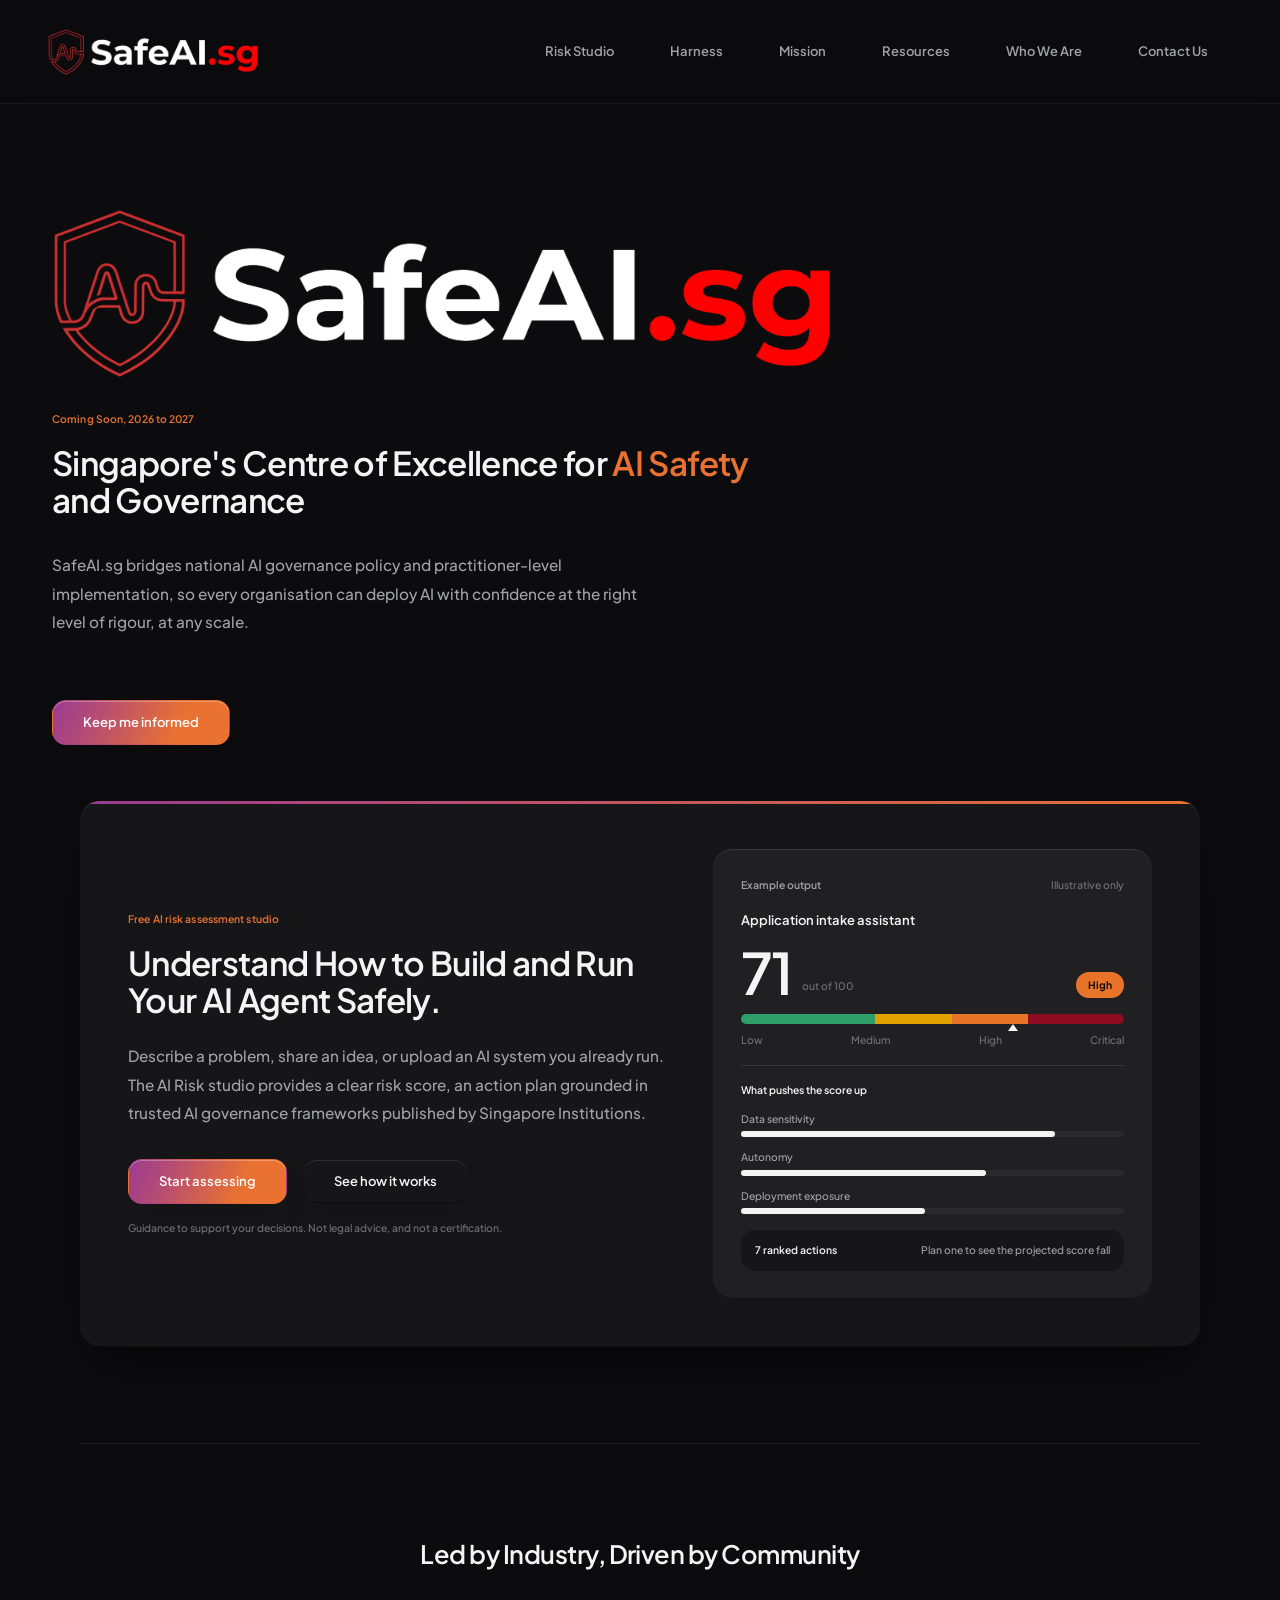
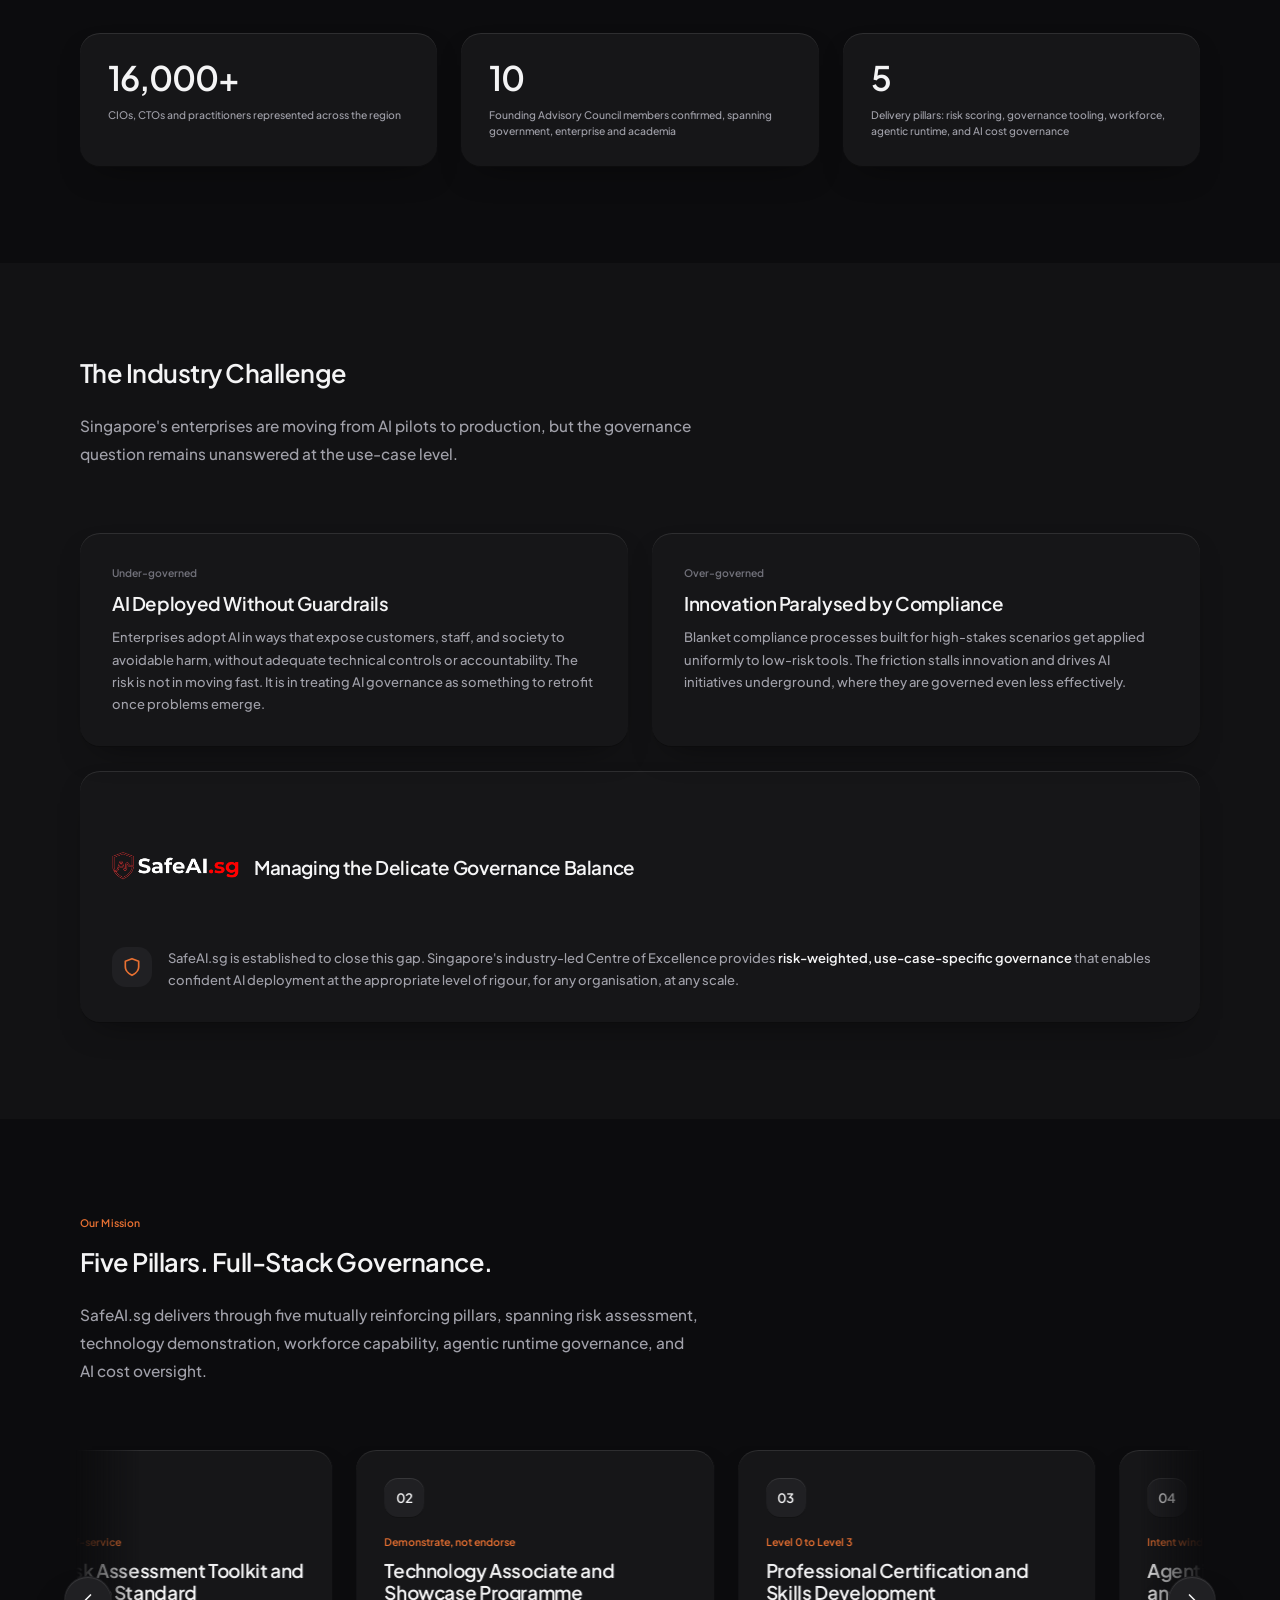
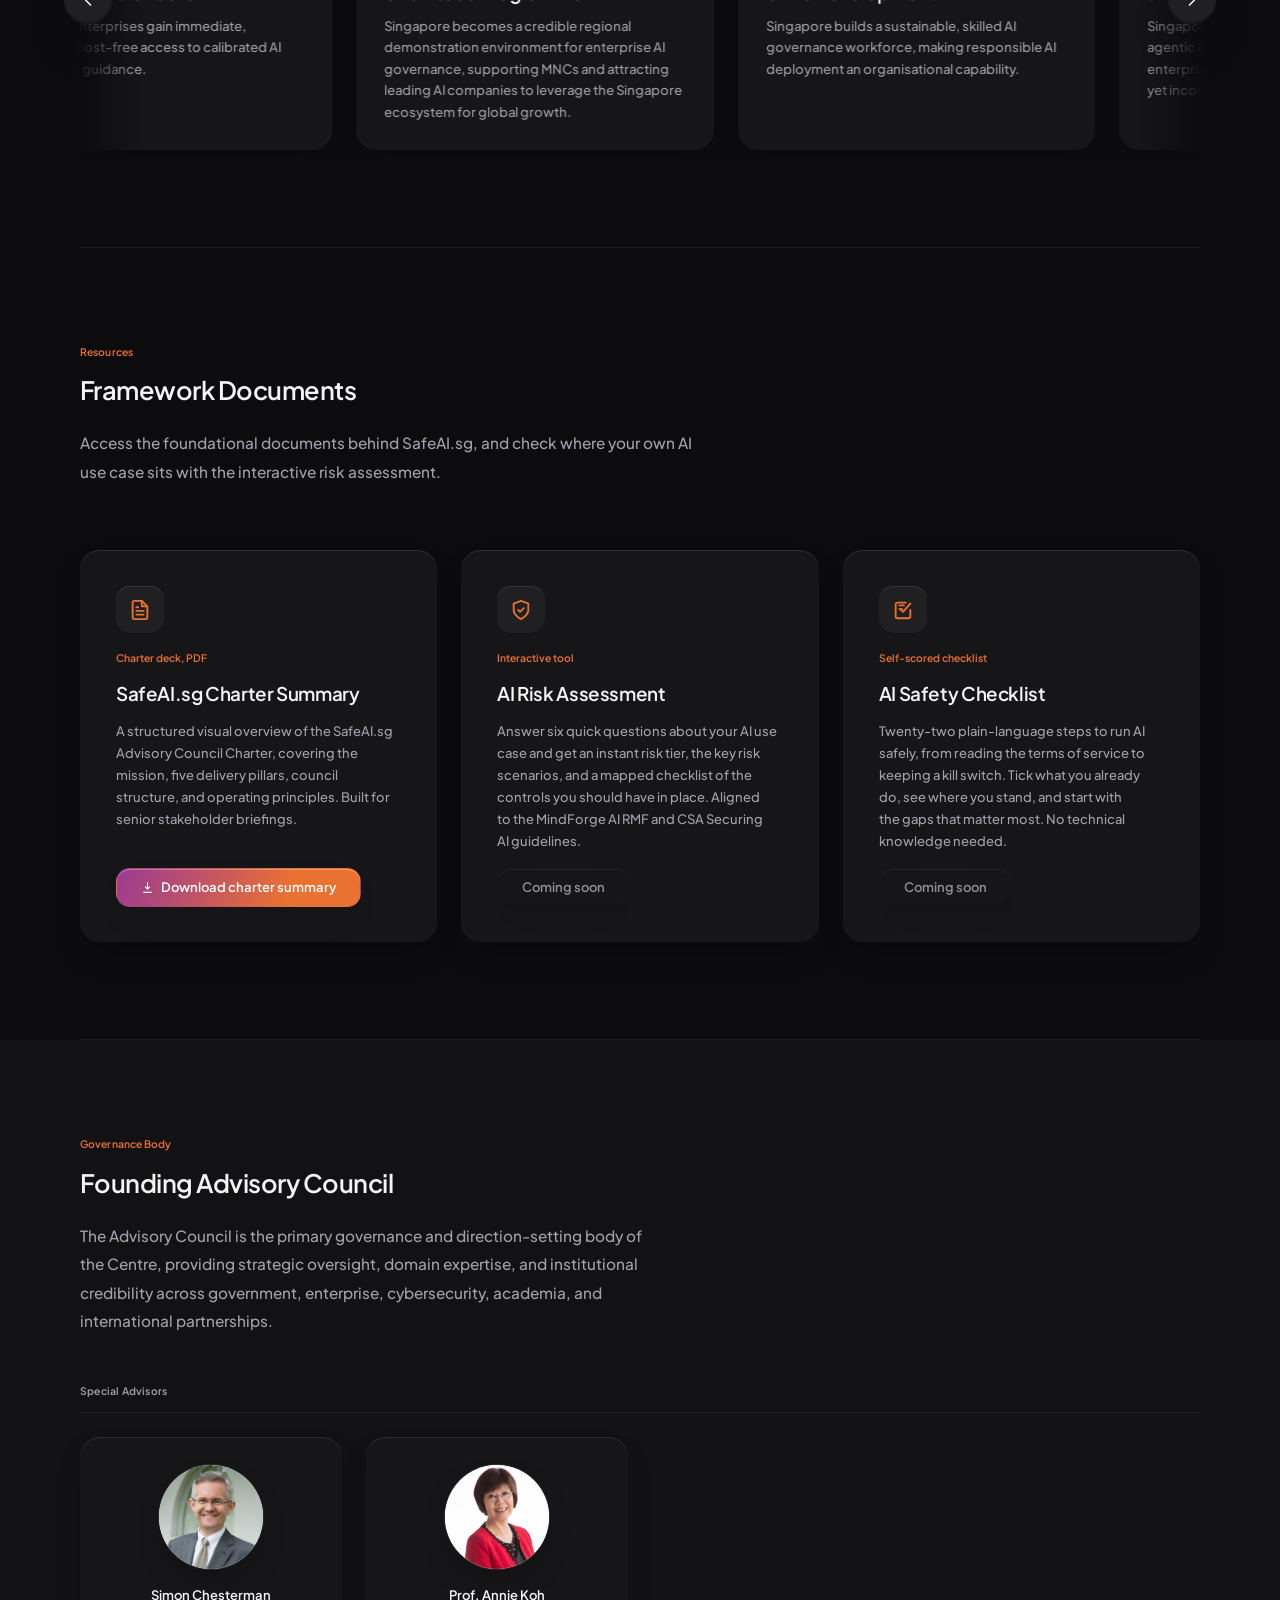
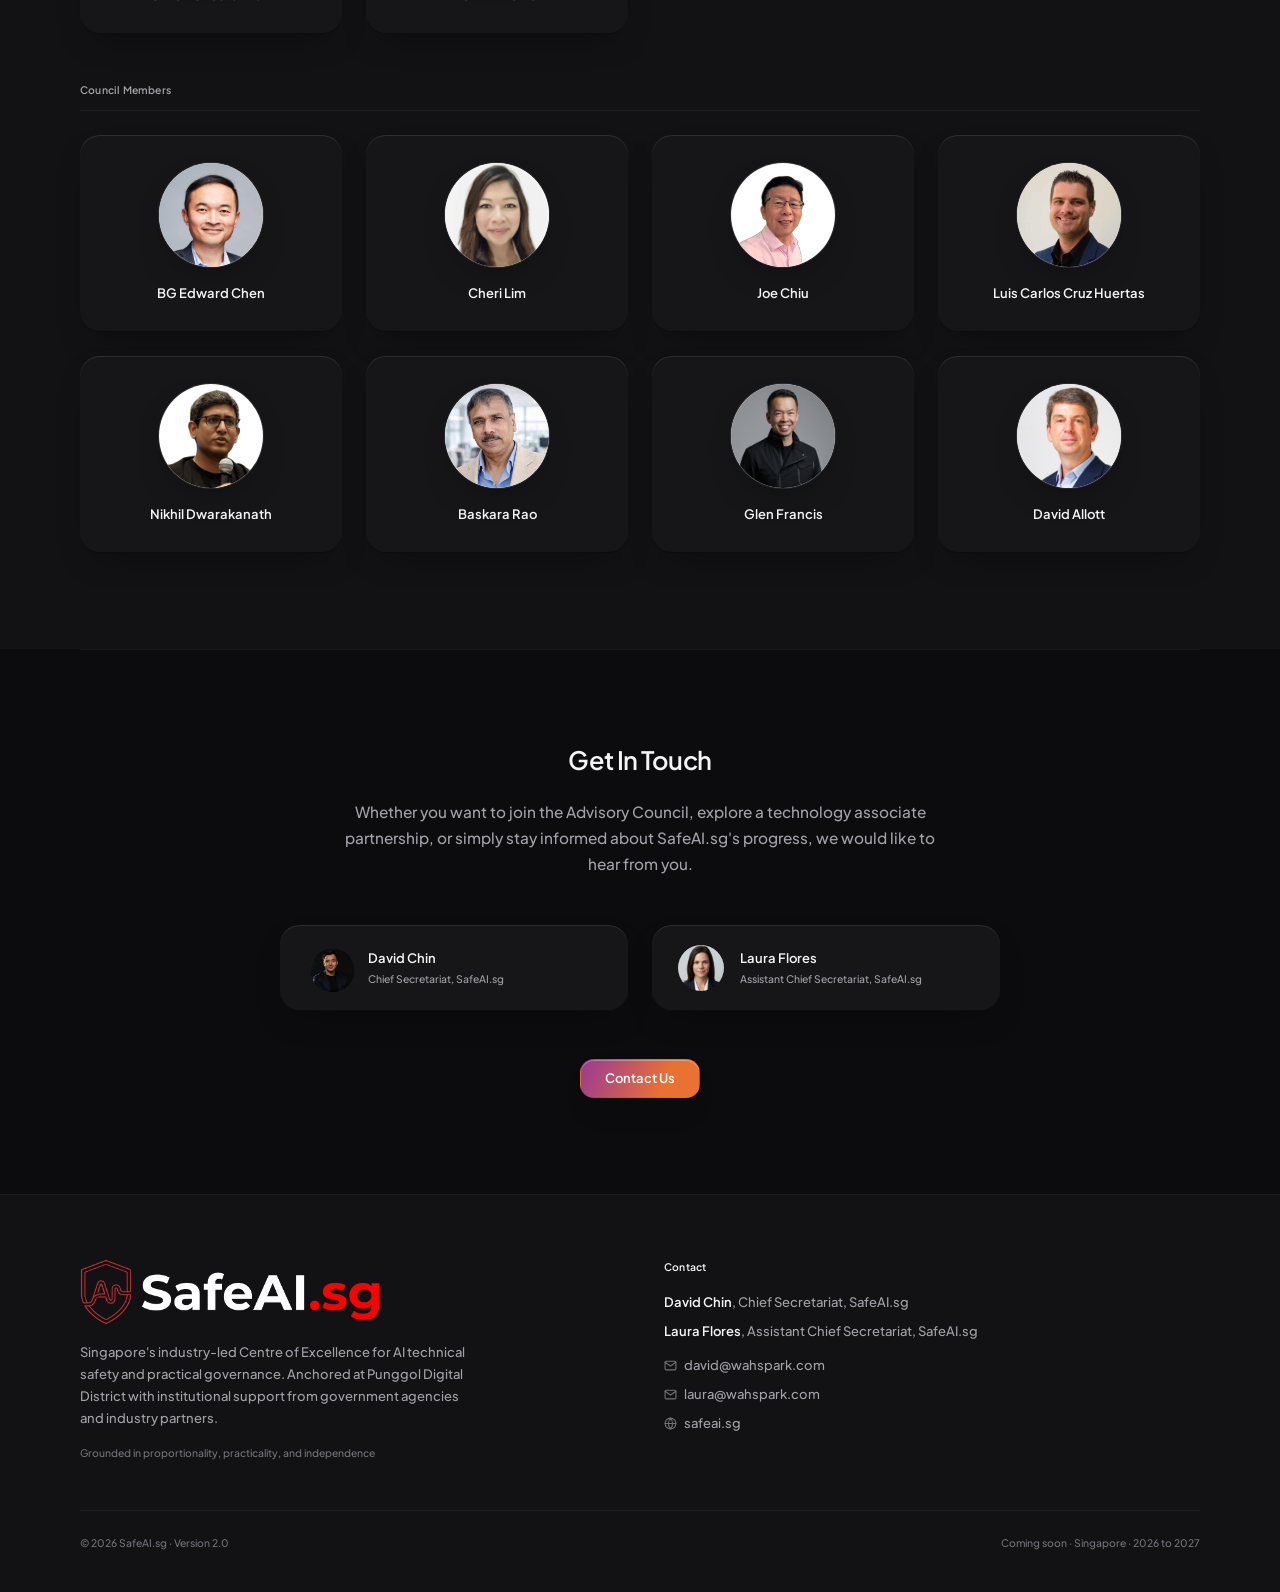
==== commit cd00cce7: "Update contact link text in index.html" ====
--- a/index.html
+++ b/index.html
@@ -536,12 +536,11 @@
   <div class="nav-right">
     <div class="nav-links" id="navLinks">
       <a href="/risk-studio/" class="nav-link">Risk Studio</a>
-       <a href="https://ai-opportunity-analysis.replit.app/" class="nav-link">Pulse AI</a>
       <a href="/harness/" class="nav-link">Harness</a>
       <a href="#mission" class="nav-link">Mission</a>
       <a href="#downloads" class="nav-link">Resources</a>
       <a href="#council" class="nav-link">Who We Are</a>
-      <a href="#contact" class="nav-link">Contact Us1</a>
+      <a href="#contact" class="nav-link">Contact Us</a>
     </div>
     <button class="nav-toggle" id="navToggle" type="button" aria-expanded="false" aria-controls="navLinks" aria-label="Open menu">
       <svg class="ico open" viewBox="0 0 24 24" fill="none" stroke="currentColor" stroke-width="2" stroke-linecap="round"><path d="M4 7h16M4 12h16M4 17h16"/></svg>
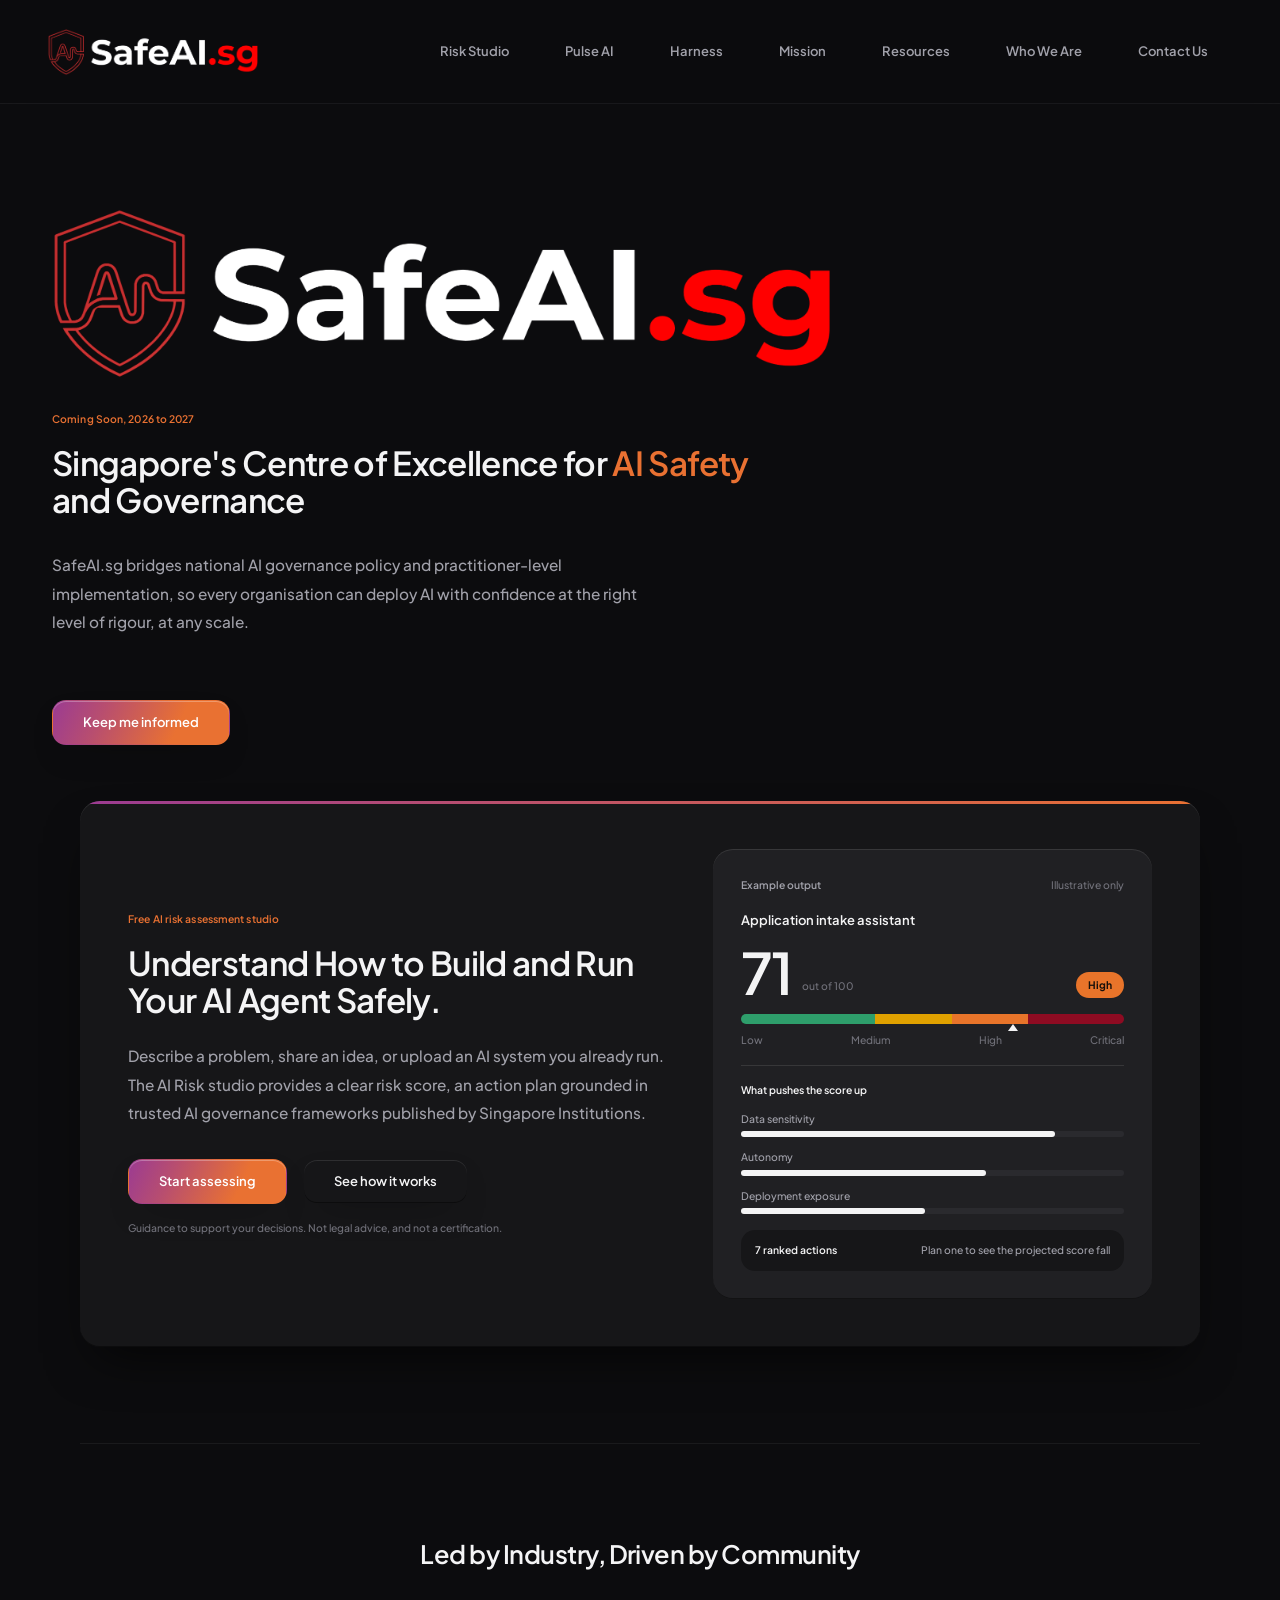
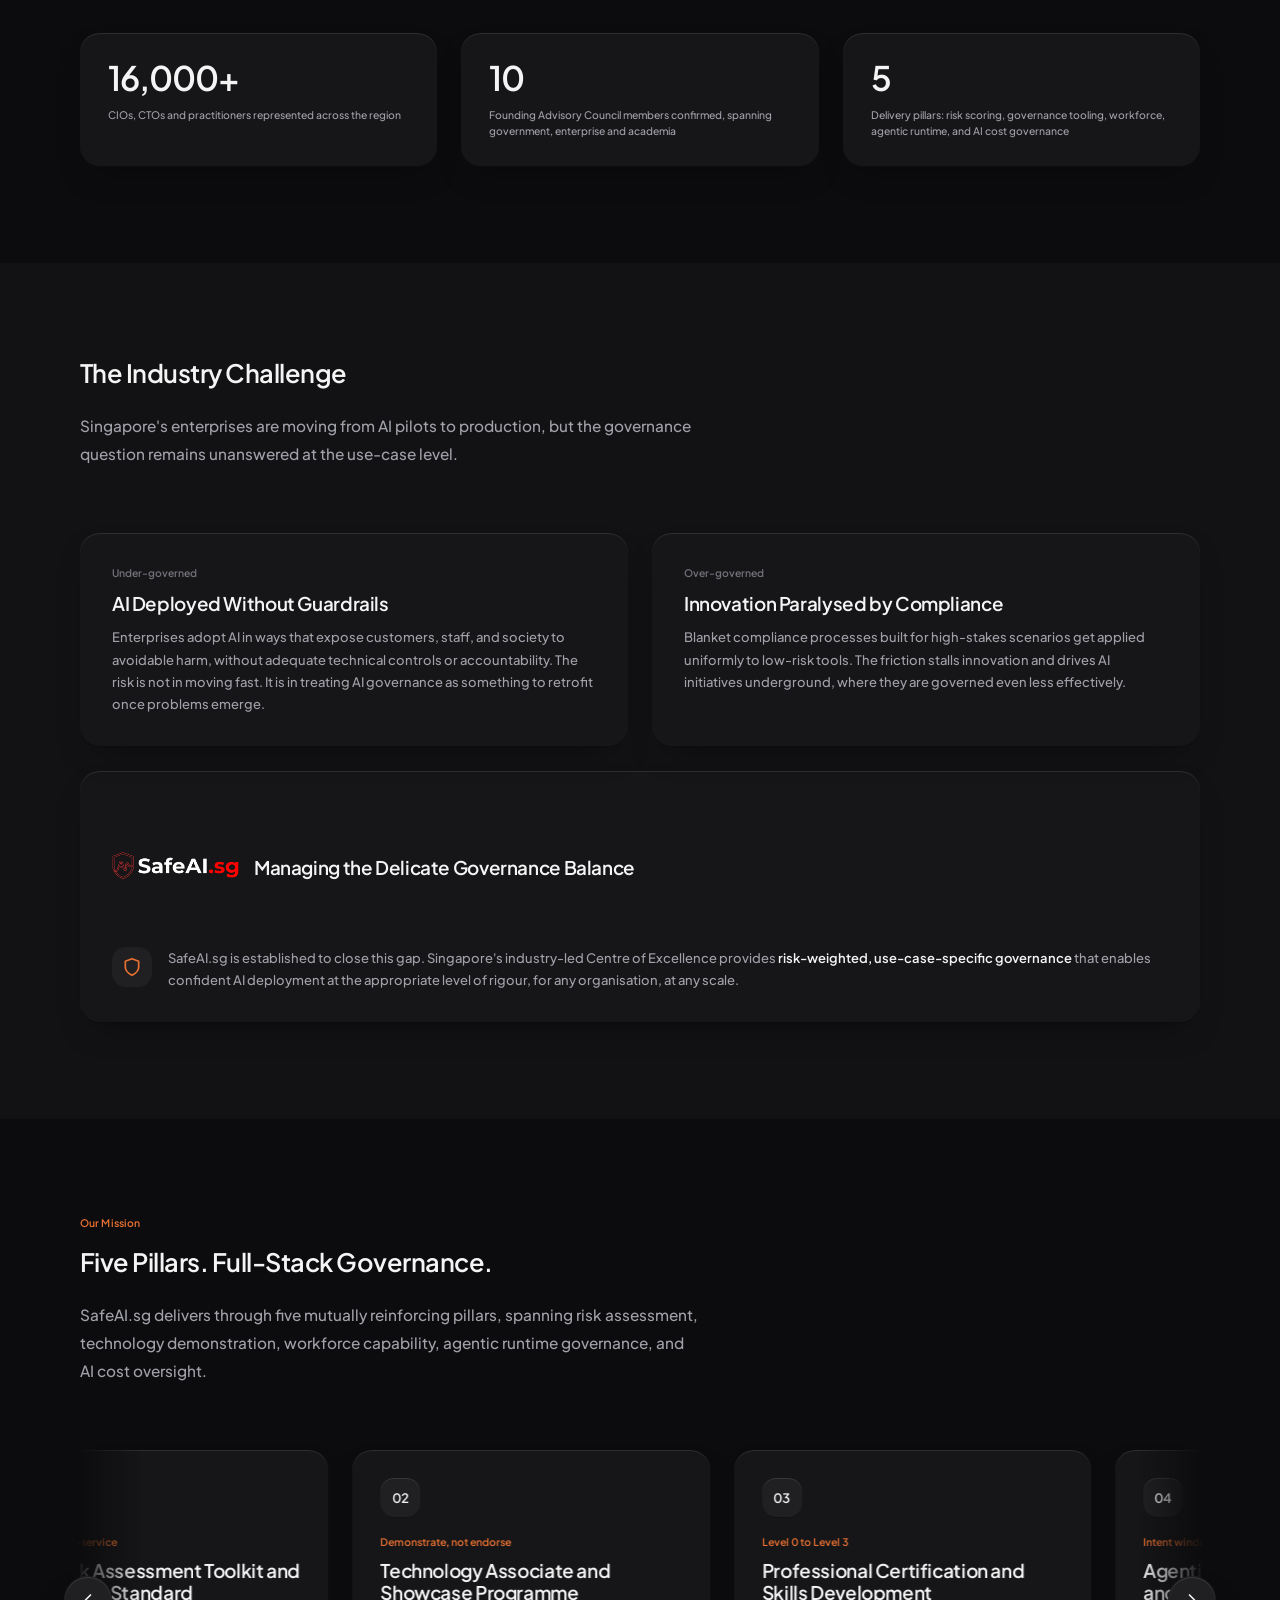
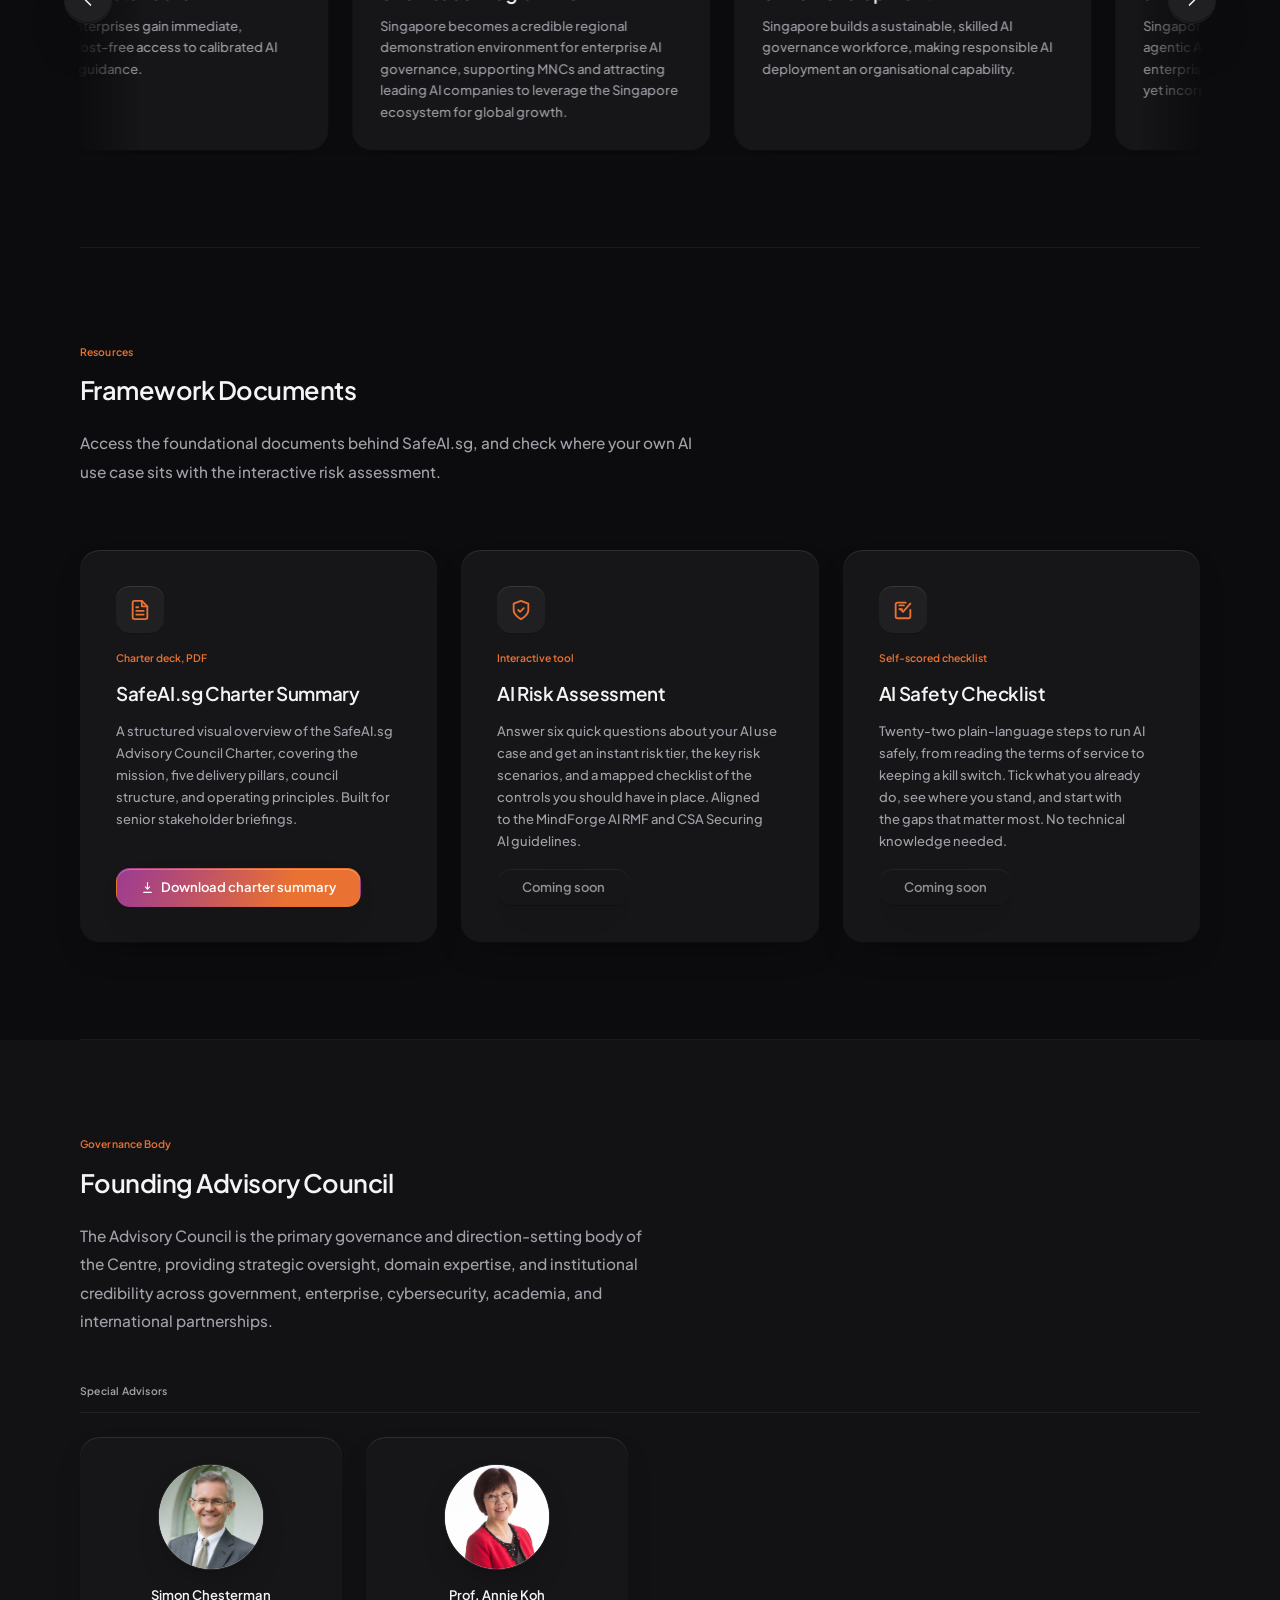
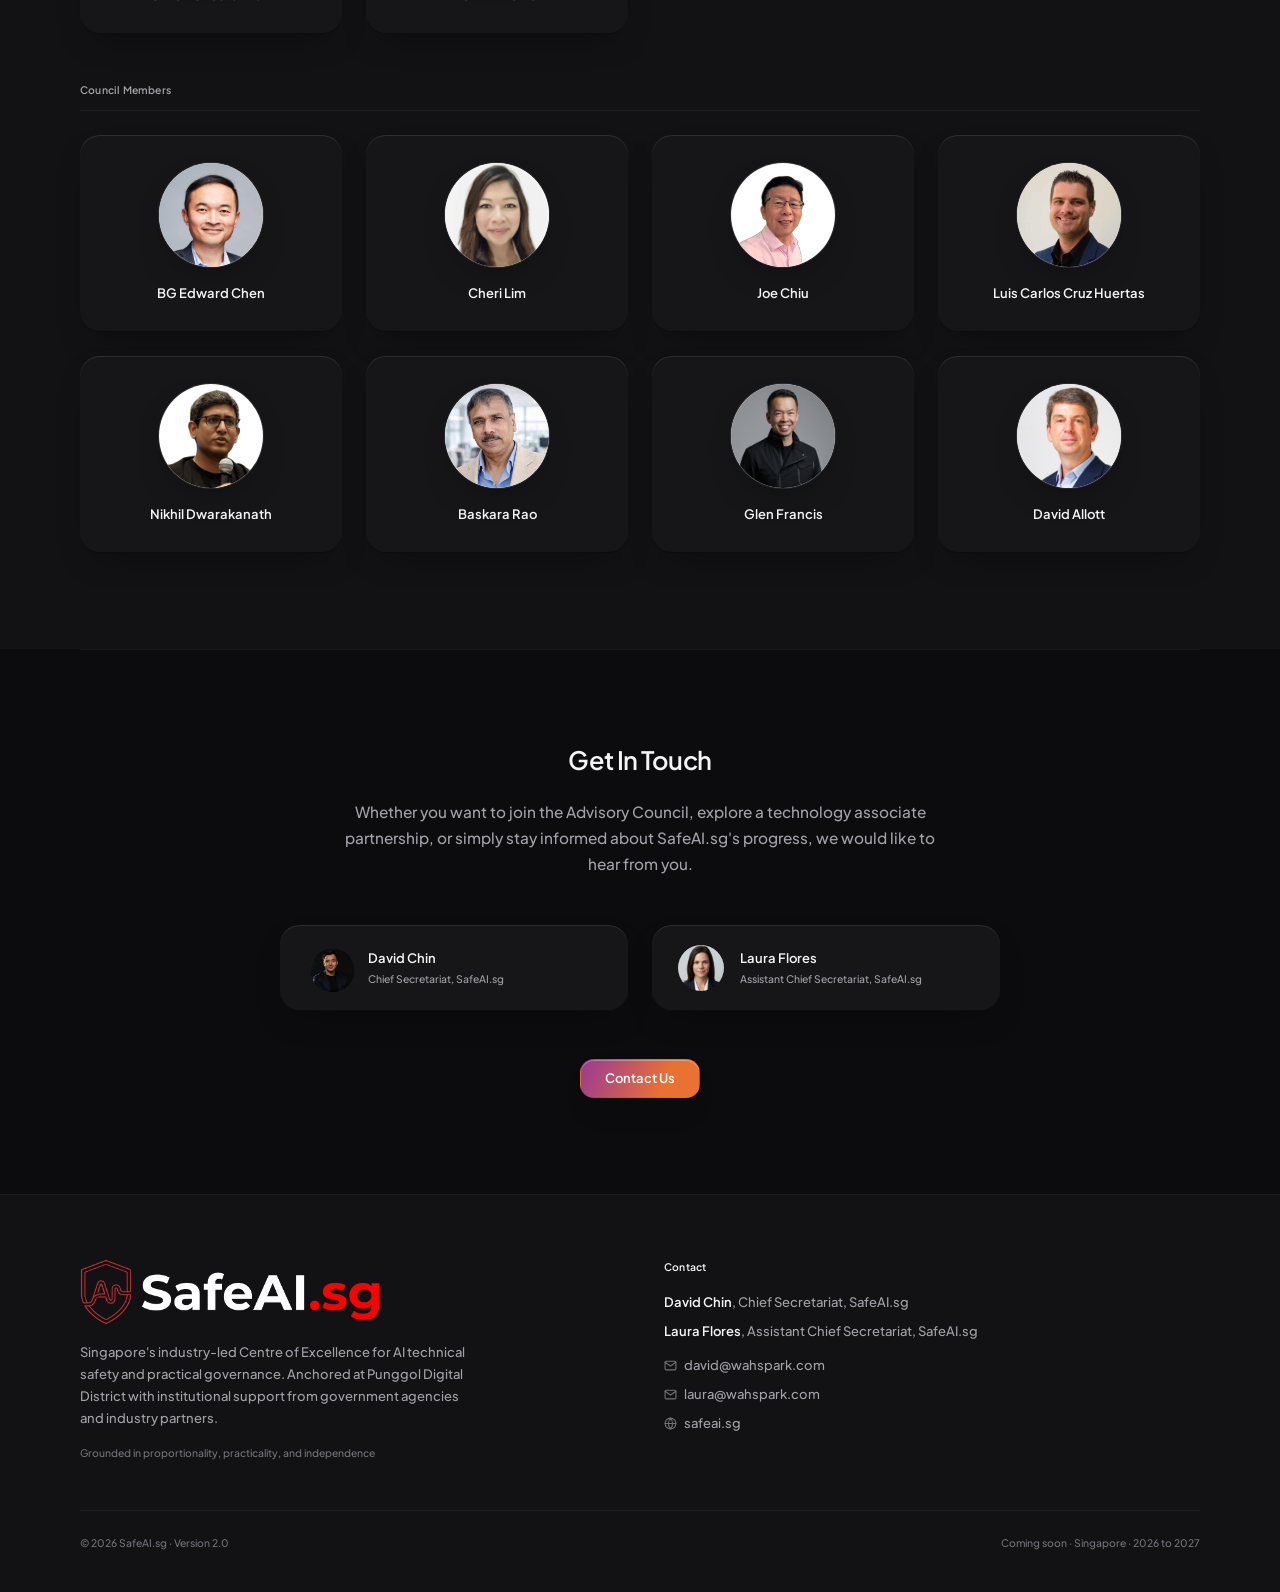
==== commit 8e5c968e: "Update index.html" ====
--- a/index.html
+++ b/index.html
@@ -536,6 +536,7 @@
   <div class="nav-right">
     <div class="nav-links" id="navLinks">
       <a href="/risk-studio/" class="nav-link">Risk Studio</a>
+      <a href="https://pulse-ai-opportunity-pulse.replit.app/" class="nav-link">Pulse AI</a>
       <a href="/harness/" class="nav-link">Harness</a>
       <a href="#mission" class="nav-link">Mission</a>
       <a href="#downloads" class="nav-link">Resources</a>
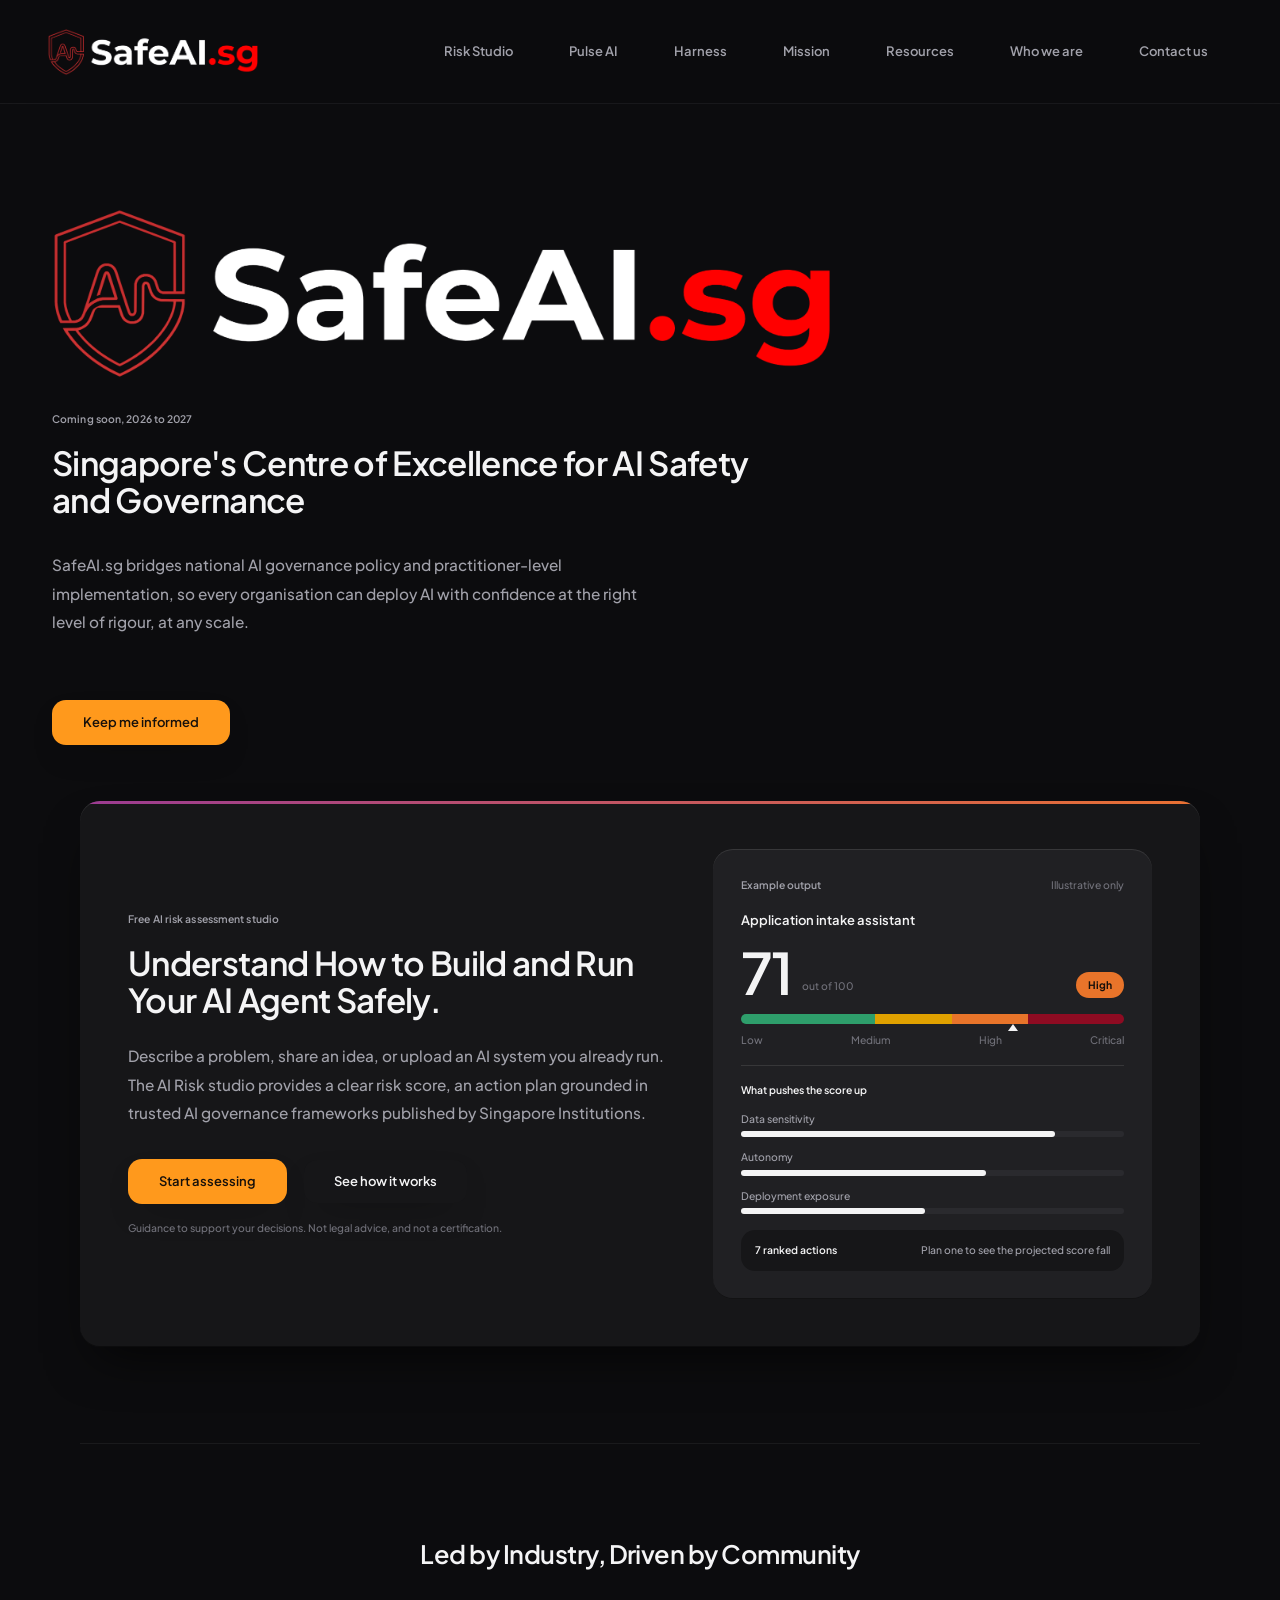
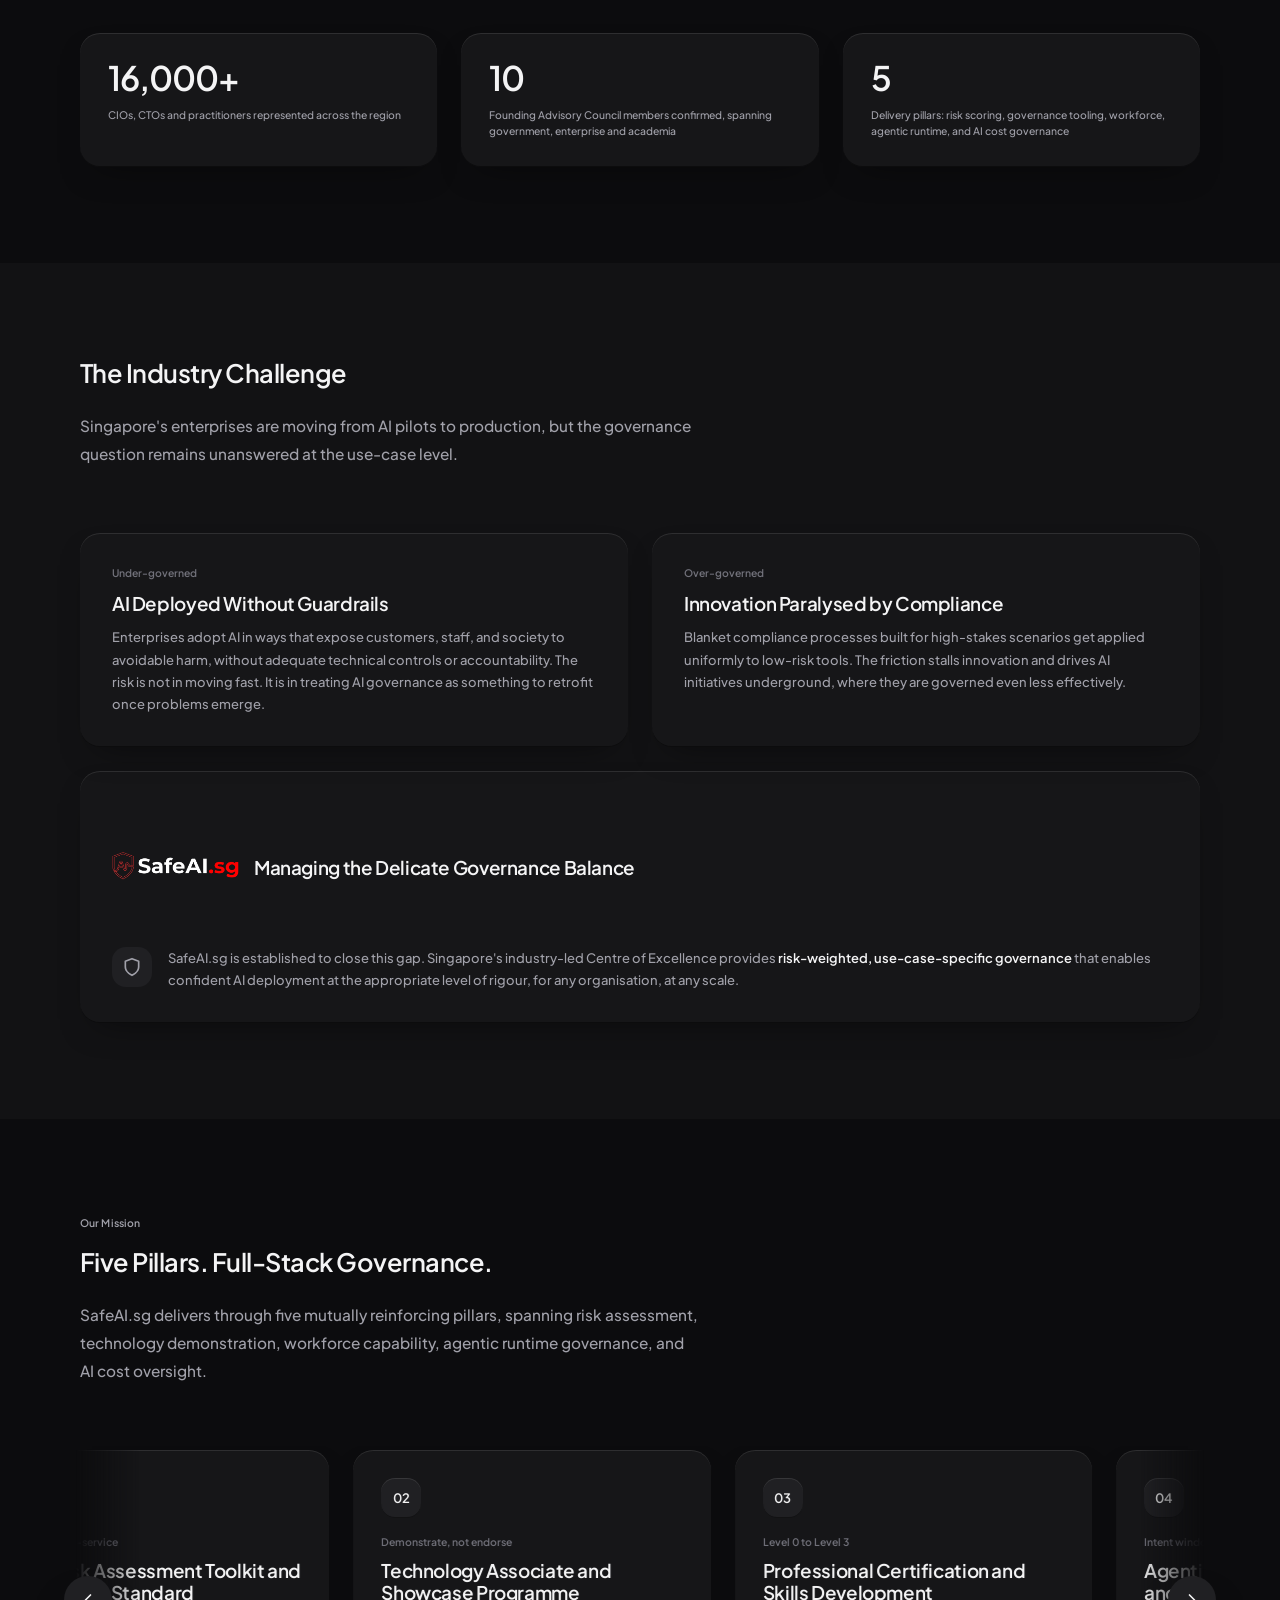
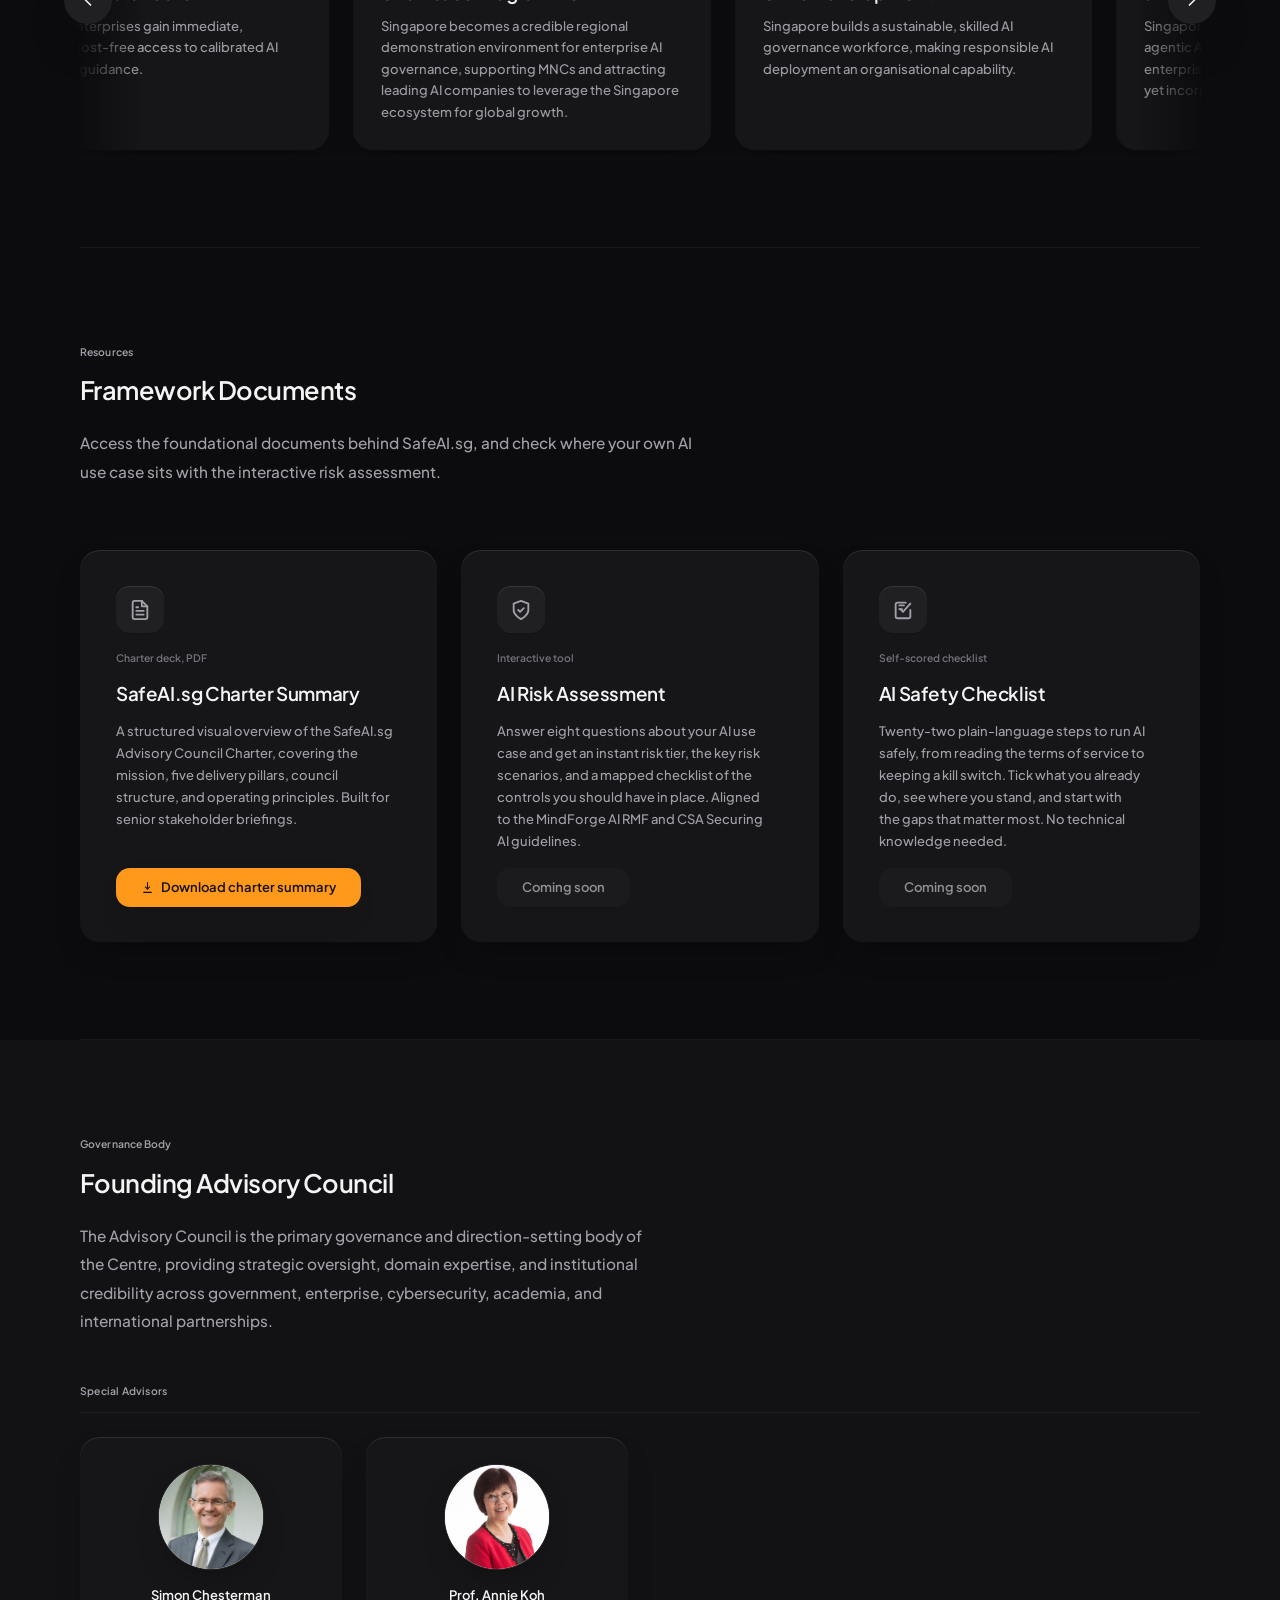
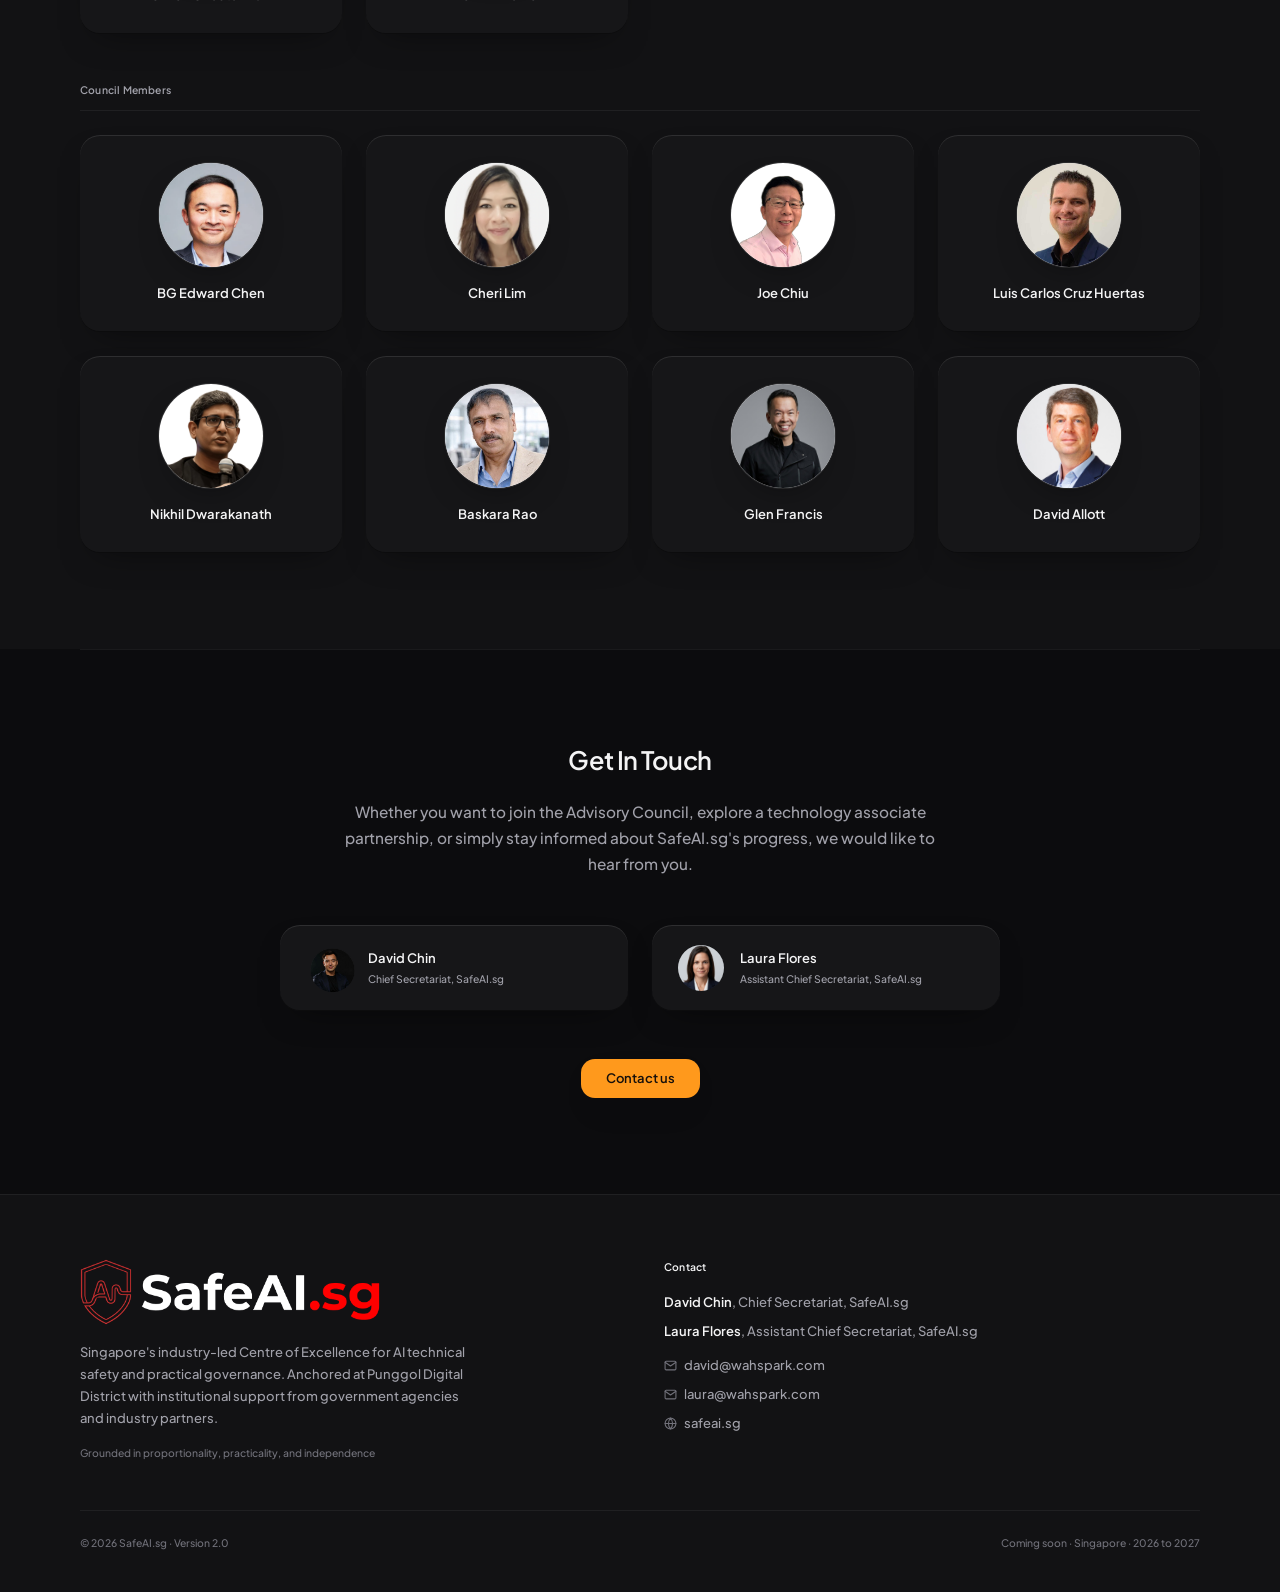
==== commit 6e8e6aab: "Bring the risk tool, checklist and homepage in line with anti-vibecode Accent orange is now a fill o" ====
--- a/index.html
+++ b/index.html
@@ -16,8 +16,8 @@
 
     :root {
       /* ── ONE accent (brand orange). Gradient lives only inside the logo asset. ── */
-      --accent:     #E97132;
-      --accent-2:   #f08a52;            /* hover only */
+      --accent:     #FF991C;            /* same orange as the risk tool and checklist */
+      --accent-2:   #ffab45;            /* hover only */
       --accent-ink: #16100b;            /* text on accent fill */
 
       /* ── neutral ramp, dark canvas ── */
@@ -32,6 +32,7 @@
       --ink-2:      #a1a1aa;
       --ink-3:      #71717a;
       --success:    #3ecf8e;            /* semantic: success/confirm only */
+      --plate:      #ffffff;            /* behind transparent-background headshots */
 
       /* ── shadows: soft, diffuse, never a hard slab ── */
       --shadow:     0 14px 34px -18px rgba(0,0,0,.55);
@@ -67,6 +68,9 @@
     } }
 
     html { scroll-behavior: smooth; -webkit-text-size-adjust:100%; scroll-padding-top: 120px; }
+    /* Hard floor: nothing widens the page. clip, not hidden, so sticky still works. */
+    html, body { overflow-x: clip; }
+    .btn[aria-disabled="true"] { pointer-events:none; opacity:.55; background: var(--surface-2); box-shadow:none; }
     body {
       background: var(--bg);                /* flat, no spotlight */
       color: var(--ink);
@@ -89,7 +93,7 @@
       font-size: var(--t-cap);
       font-weight: 600;
       letter-spacing: .01em;
-      color: var(--accent);
+      color: var(--ink-2);
       margin-bottom: var(--s4);
     }
 
@@ -123,18 +127,18 @@
       color: var(--ink);
       background: var(--surface-1);
       background-clip: padding-box;
-      box-shadow: var(--raise), var(--shadow);
+      box-shadow: var(--shadow);
       text-decoration:none; cursor:pointer;
       -webkit-tap-highlight-color:transparent;
       transition: background .18s ease, transform .12s ease, box-shadow .2s ease;
     }
     .btn:hover { background: var(--surface-2); }
-    .btn:active { transform: translateY(1px) scale(.985); background: var(--surface-3); box-shadow: var(--raise); }
+    .btn:active { transform: translateY(1px) scale(.985); background: var(--surface-3); }
     .btn:focus-visible { outline:2px solid var(--accent); outline-offset:2px; }
-    /* accent buttons: slight magenta hue shifting into orange */
-    .btn-accent { background: linear-gradient(115deg, #9b3b92 0%, #b84e6f 28%, #E97132 70%); color: #fff;
-      box-shadow: inset 0 1px 0 rgba(255,255,255,.28), var(--shadow); }
-    .btn-accent:hover { background: linear-gradient(115deg, #ad479f 0%, #cc5a7c 28%, #f0853f 70%); }
+    /* Flat brand orange with near-black ink. The old magenta-to-orange
+       gradient was a second hue carrying no meaning, plus a lit top edge. */
+    .btn-accent { background: var(--accent); color: var(--accent-ink); }
+    .btn-accent:hover { background: var(--accent-2); }
     .btn-accent:active { transform: translateY(1px) scale(.985); }
     .btn-sm { --btn-py:9px; border-radius: var(--r-sm); font-size: var(--t-cap); }
 
@@ -182,7 +186,6 @@
     .hero-logo { width: 840px; max-width: 100%; height:auto; display:block; margin-bottom: var(--s6); }
     .hero .eyebrow { margin-bottom: var(--s4); }
     .hero h1 { font-size: var(--t-h1); line-height:1.14; margin-bottom: var(--s6); max-width: 720px; }
-    .hero h1 .accent { color: var(--accent); }
     .hero-sub { font-size: var(--t-lead); color: var(--ink-2); line-height:1.85; margin-bottom: var(--s8); max-width: 600px; }
     .hero-cta { display:flex; gap: var(--s4); flex-wrap:wrap; }
     .hero-cta .btn { --btn-py: 15px; }
@@ -283,7 +286,7 @@
     .solution-body .ico-wrap {
       width:40px; height:40px; flex:none; border-radius: var(--r-md);
       background: var(--surface-2); display:flex; align-items:center; justify-content:center;
-      color: var(--accent);
+      color: var(--ink-2);
     }
     .solution-body .ico-wrap .ico { width:20px; height:20px; }
     .solution-body p { font-size: var(--t-body); color: var(--ink-2); line-height:1.7; }
@@ -311,7 +314,7 @@
       width:48px; height:48px; border-radius:50%; border:1px solid transparent;
       display:flex; align-items:center; justify-content:center;
       background: var(--surface-2); color: var(--ink);
-      box-shadow: var(--raise), var(--shadow-pop); cursor:pointer;
+      box-shadow: var(--shadow-pop); cursor:pointer;
       transition: background .18s ease, transform .12s ease;
     }
     .carousel-arrow:hover { background: var(--surface-3); }
@@ -336,7 +339,7 @@
       display:flex; align-items:center; justify-content:center;
       margin-bottom: var(--s4); box-shadow: var(--raise);
     }
-    .pillar-tag { font-size: var(--t-cap); font-weight:600; color: var(--accent); margin-bottom: var(--s2); }
+    .pillar-tag { font-size: var(--t-cap); font-weight:600; color: var(--ink-3); margin-bottom: var(--s2); }
     .pillar-card h3 { font-size: var(--t-h3); margin-bottom: var(--s3); line-height:1.2; }
     .pillar-outcome { font-size: var(--t-body); color: var(--ink-2); line-height:1.65; }
 
@@ -352,10 +355,10 @@
     .download-icon {
       width:48px; height:48px; border-radius: var(--r-md);
       background: var(--surface-2); display:flex; align-items:center; justify-content:center;
-      color: var(--accent); box-shadow: var(--raise);
+      color: var(--ink-2); box-shadow: var(--raise);
     }
     .download-icon .ico { width:22px; height:22px; }
-    .download-label { font-size: var(--t-cap); font-weight:600; color: var(--accent); }
+    .download-label { font-size: var(--t-cap); font-weight:600; color: var(--ink-3); }
     .download-card h3 { font-size: var(--t-h3); }
     .download-card p { font-size: var(--t-body); color: var(--ink-2); line-height:1.7; max-width:680px; }
 
@@ -376,12 +379,12 @@
     .member-card:hover { transform: translateY(-3px); background: var(--surface-2); }
     .member-photo {
       width:104px; height:104px; border-radius:50%; object-fit:cover; object-position: top center;
-      margin:0 auto var(--s4); display:block; background:#fff;
+      margin:0 auto var(--s4); display:block; background:var(--plate);
       box-shadow: 0 0 0 1px var(--line-2), var(--shadow);
     }
     .member-photo-plate {
       width:104px; height:104px; border-radius:50%;
-      margin:0 auto var(--s4); background:#fff; overflow:hidden;
+      margin:0 auto var(--s4); background:var(--plate); overflow:hidden;
       box-shadow: 0 0 0 1px var(--line-2), var(--shadow);
     }
     .member-photo-plate img { width:100%; height:100%; display:block; object-fit:cover; object-position: top center; }
@@ -540,8 +543,8 @@
       <a href="/harness/" class="nav-link">Harness</a>
       <a href="#mission" class="nav-link">Mission</a>
       <a href="#downloads" class="nav-link">Resources</a>
-      <a href="#council" class="nav-link">Who We Are</a>
-      <a href="#contact" class="nav-link">Contact Us</a>
+      <a href="#council" class="nav-link">Who we are</a>
+      <a href="#contact" class="nav-link">Contact us</a>
     </div>
     <button class="nav-toggle" id="navToggle" type="button" aria-expanded="false" aria-controls="navLinks" aria-label="Open menu">
       <svg class="ico open" viewBox="0 0 24 24" fill="none" stroke="currentColor" stroke-width="2" stroke-linecap="round"><path d="M4 7h16M4 12h16M4 17h16"/></svg>
@@ -554,14 +557,14 @@
 <section class="hero">
   <div class="hero-inner">
     <img src="safeai-logo-trim.png" alt="SafeAI.sg" class="hero-logo" />
-    <div class="eyebrow">Coming Soon, 2026 to 2027</div>
-    <h1 class="trim">Singapore's Centre of Excellence for <span class="accent">AI Safety</span> and Governance</h1>
+    <div class="eyebrow">Coming soon, 2026 to 2027</div>
+    <h1 class="trim">Singapore's Centre of Excellence for AI Safety and Governance</h1>
     <p class="hero-sub">SafeAI.sg bridges national AI governance policy and practitioner-level implementation, so every organisation can deploy AI with confidence at the right level of rigour, at any scale.</p>
     <div class="hero-cta">
-      <a href="#contact" class="btn btn-accent" data-tip="Contact Us">Keep me informed</a>
+      <a href="#contact" class="btn btn-accent" data-tip="Jump to contact details">Keep me informed</a>
       <!-- "Know my AI Risk" hidden until the assessment is validated. The tool
            stays reachable at /risk-assessment.html for people with the link.
-           Restore: <a href="/risk-assessment.html" class="btn" data-tip="Assess your AI risk">Know my AI Risk</a> -->
+           Restore: <a href="/risk-assessment.html" class="btn" data-tip="Assess your AI risk">Know my AI risk</a> -->
     </div>
   </div>
 </section>
@@ -749,14 +752,14 @@
         </span>
         <div class="download-label">Interactive tool</div>
         <h3 class="trim">AI Risk Assessment</h3>
-        <p>Answer six quick questions about your AI use case and get an instant risk tier, the key risk scenarios, and a mapped checklist of the controls you should have in place. Aligned to the MindForge AI RMF and CSA Securing AI guidelines.</p>
+        <p>Answer eight questions about your AI use case and get an instant risk tier, the key risk scenarios, and a mapped checklist of the controls you should have in place. Aligned to the MindForge AI RMF and CSA Securing AI guidelines.</p>
         <!-- Coming soon until the assessment is validated. Restore the link below when it is.
-        <a href="/risk-assessment.html" class="btn btn-accent">
+        <a href="/risk-assessment.html" class="btn">
           <svg class="ico" viewBox="0 0 24 24" fill="none" stroke="currentColor" stroke-width="2" stroke-linecap="round" stroke-linejoin="round"><path d="M9 11l3 3L22 4"/><path d="M21 12v7a2 2 0 0 1-2 2H5a2 2 0 0 1-2-2V5a2 2 0 0 1 2-2h11"/></svg>
-          Know my AI Risk
+          Know my AI risk
         </a>
         -->
-        <span class="btn" aria-disabled="true" style="pointer-events:none; opacity:.55">Coming soon</span>
+        <span class="btn" aria-disabled="true">Coming soon</span>
       </div>
       <div class="download-card">
         <span class="download-icon">
@@ -766,12 +769,12 @@
         <h3 class="trim">AI Safety Checklist</h3>
         <p>Twenty-two plain-language steps to run AI safely, from reading the terms of service to keeping a kill switch. Tick what you already do, see where you stand, and start with the gaps that matter most. No technical knowledge needed.</p>
         <!-- Coming soon until the assessment is validated. Restore the link below when it is.
-        <a href="/checklist.html" class="btn btn-accent">
+        <a href="/checklist.html" class="btn">
           <svg class="ico" viewBox="0 0 24 24" fill="none" stroke="currentColor" stroke-width="2" stroke-linecap="round" stroke-linejoin="round"><path d="M9 11l3 3L22 4"/><path d="M21 12v7a2 2 0 0 1-2 2H5a2 2 0 0 1-2-2V5a2 2 0 0 1 2-2h11"/></svg>
           Open the checklist
         </a>
         -->
-        <span class="btn" aria-disabled="true" style="pointer-events:none; opacity:.55">Coming soon</span>
+        <span class="btn" aria-disabled="true">Coming soon</span>
       </div>
     </div>
   </div>
@@ -885,7 +888,7 @@
         </div>
       </div>
       <div class="contact-btns">
-        <a href="mailto:david@wahspark.com?subject=SafeAI.sg Enquiry" class="btn btn-accent">Contact Us</a>
+        <a href="mailto:david@wahspark.com?subject=SafeAI.sg Enquiry" class="btn btn-accent">Contact us</a>
       </div>
     </div>
   </div>
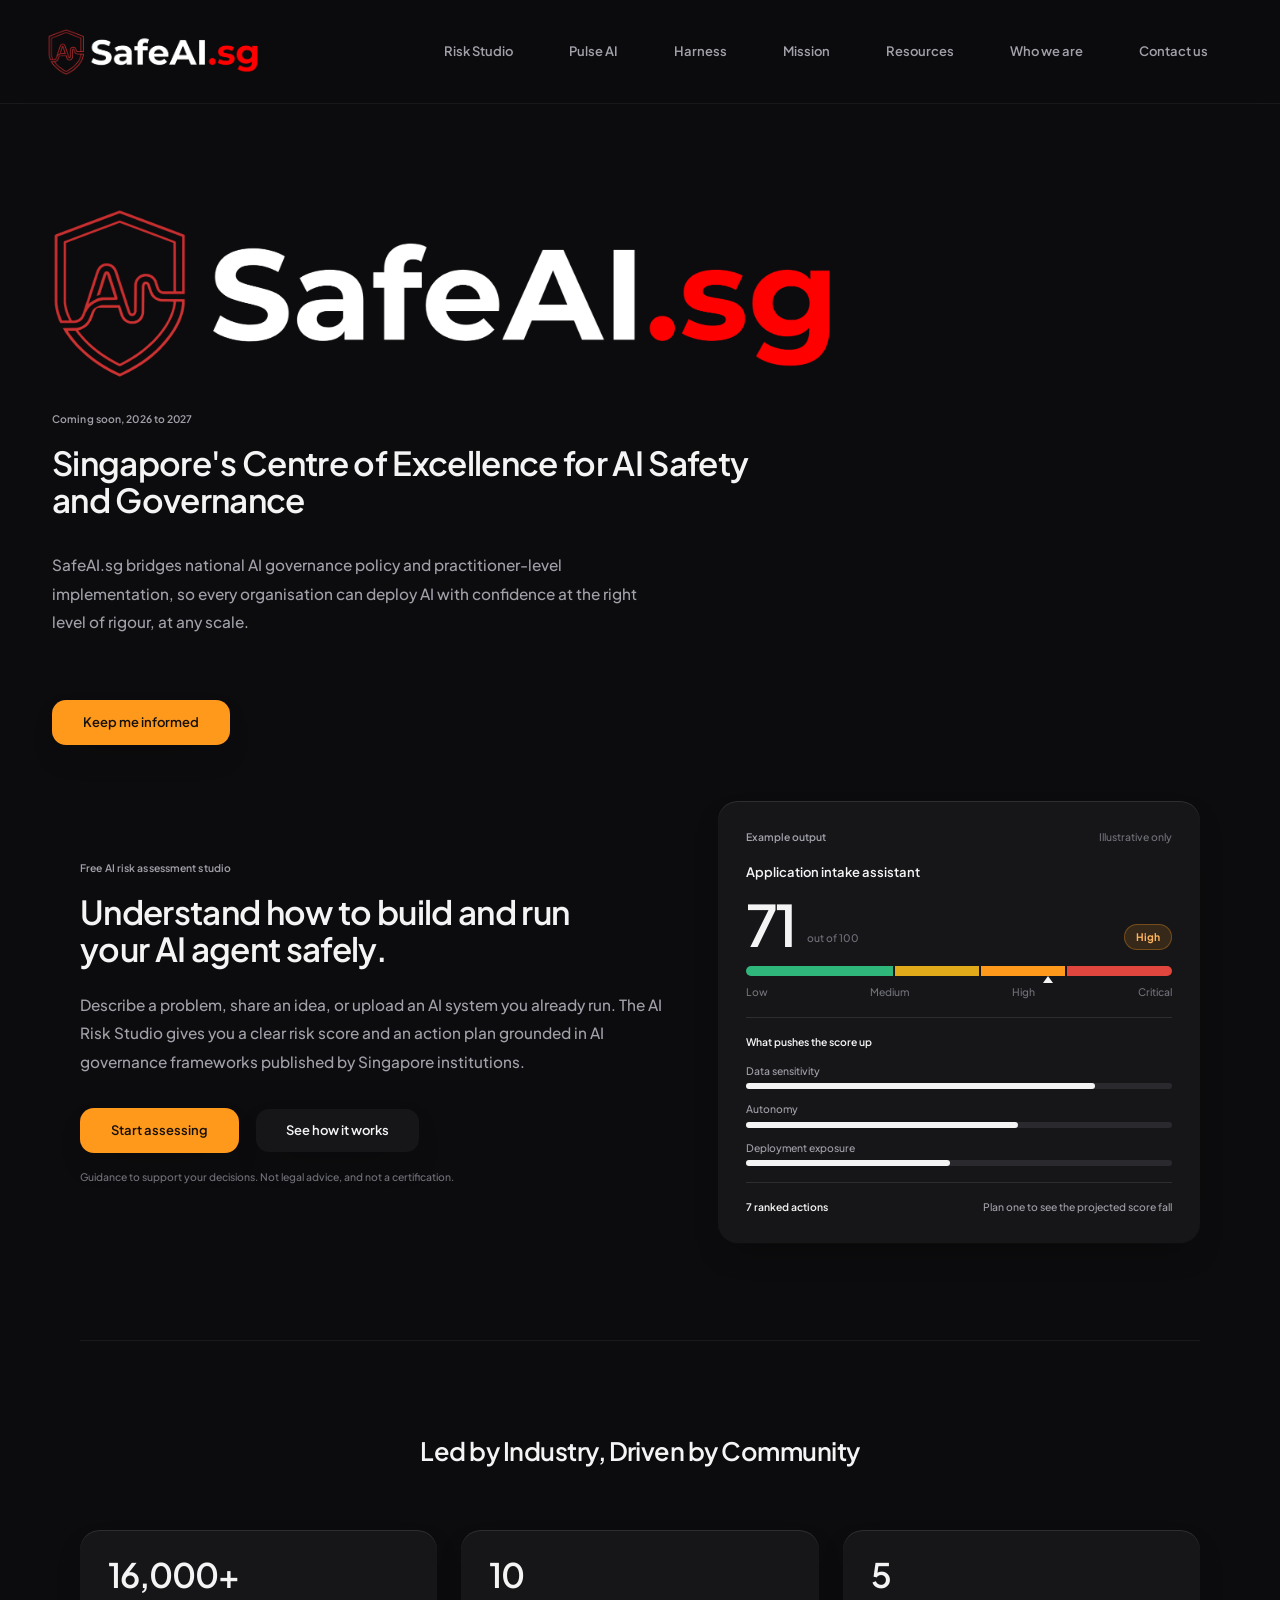
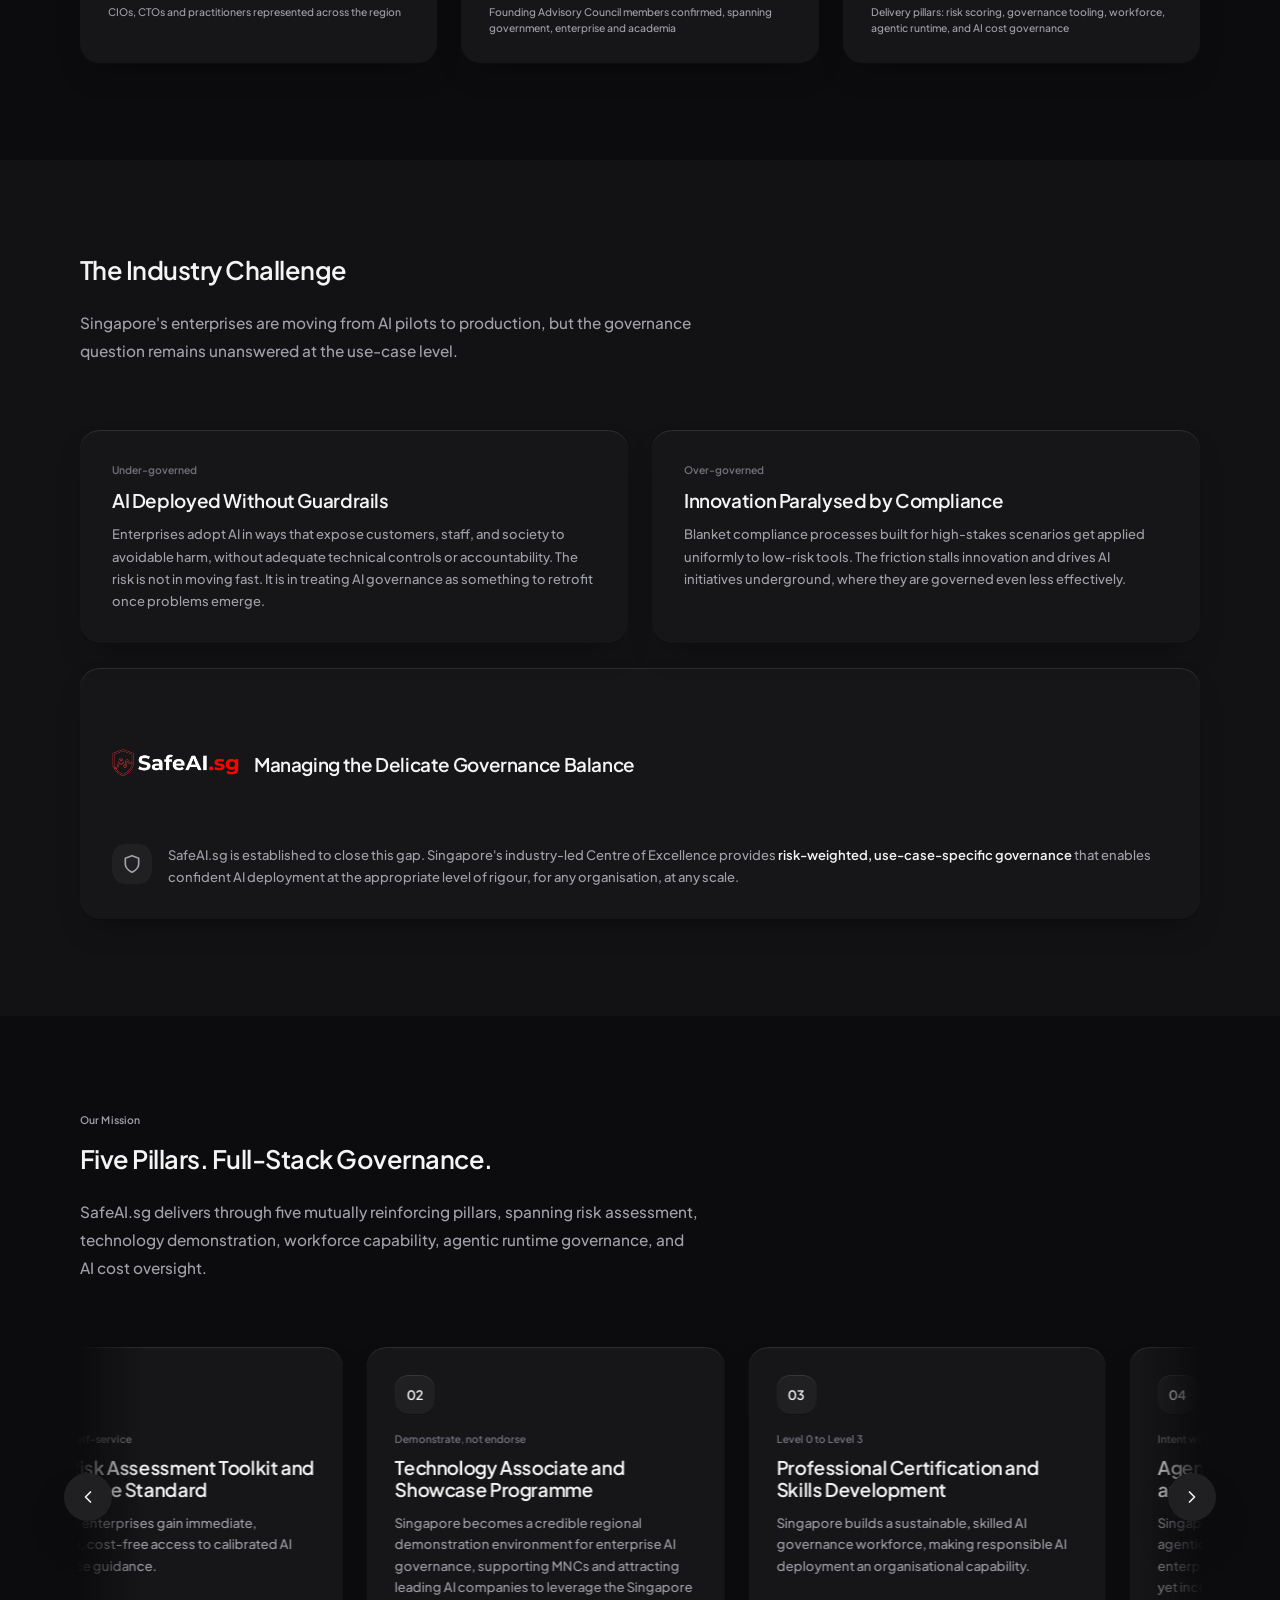
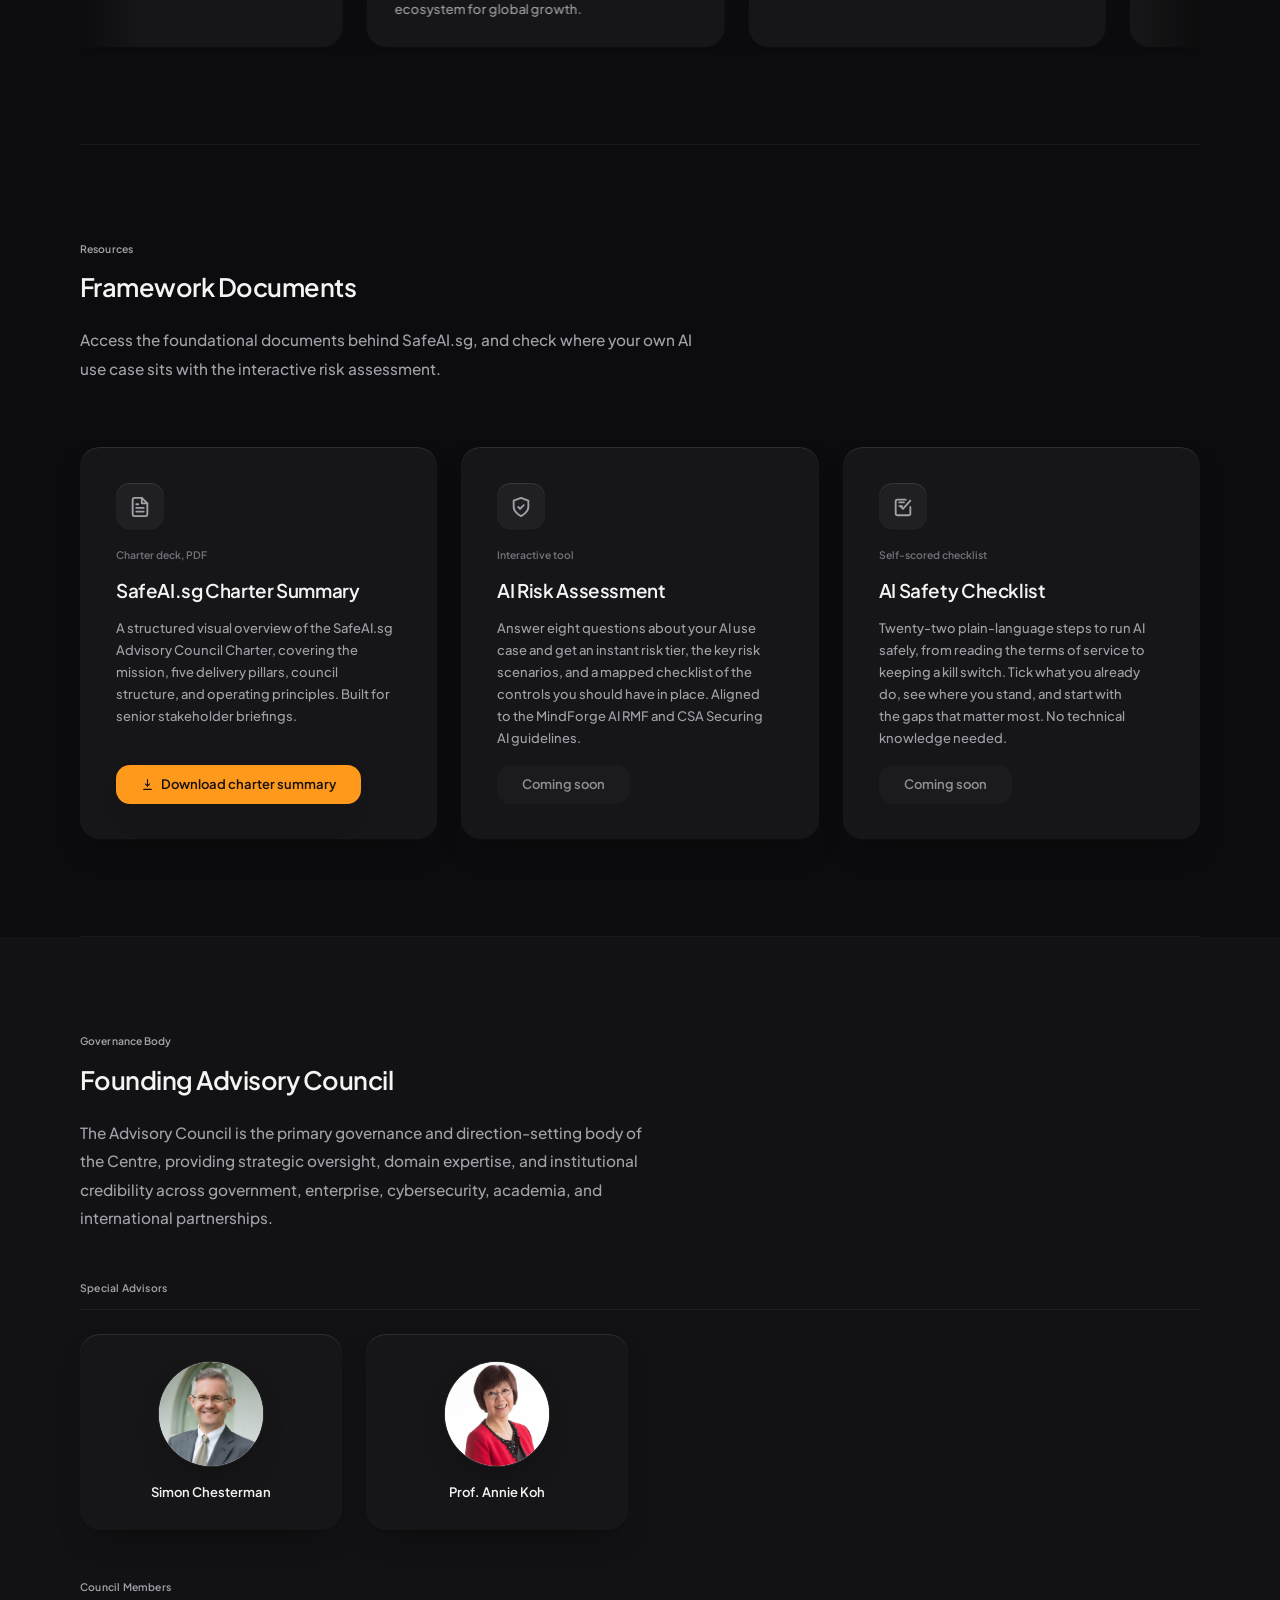
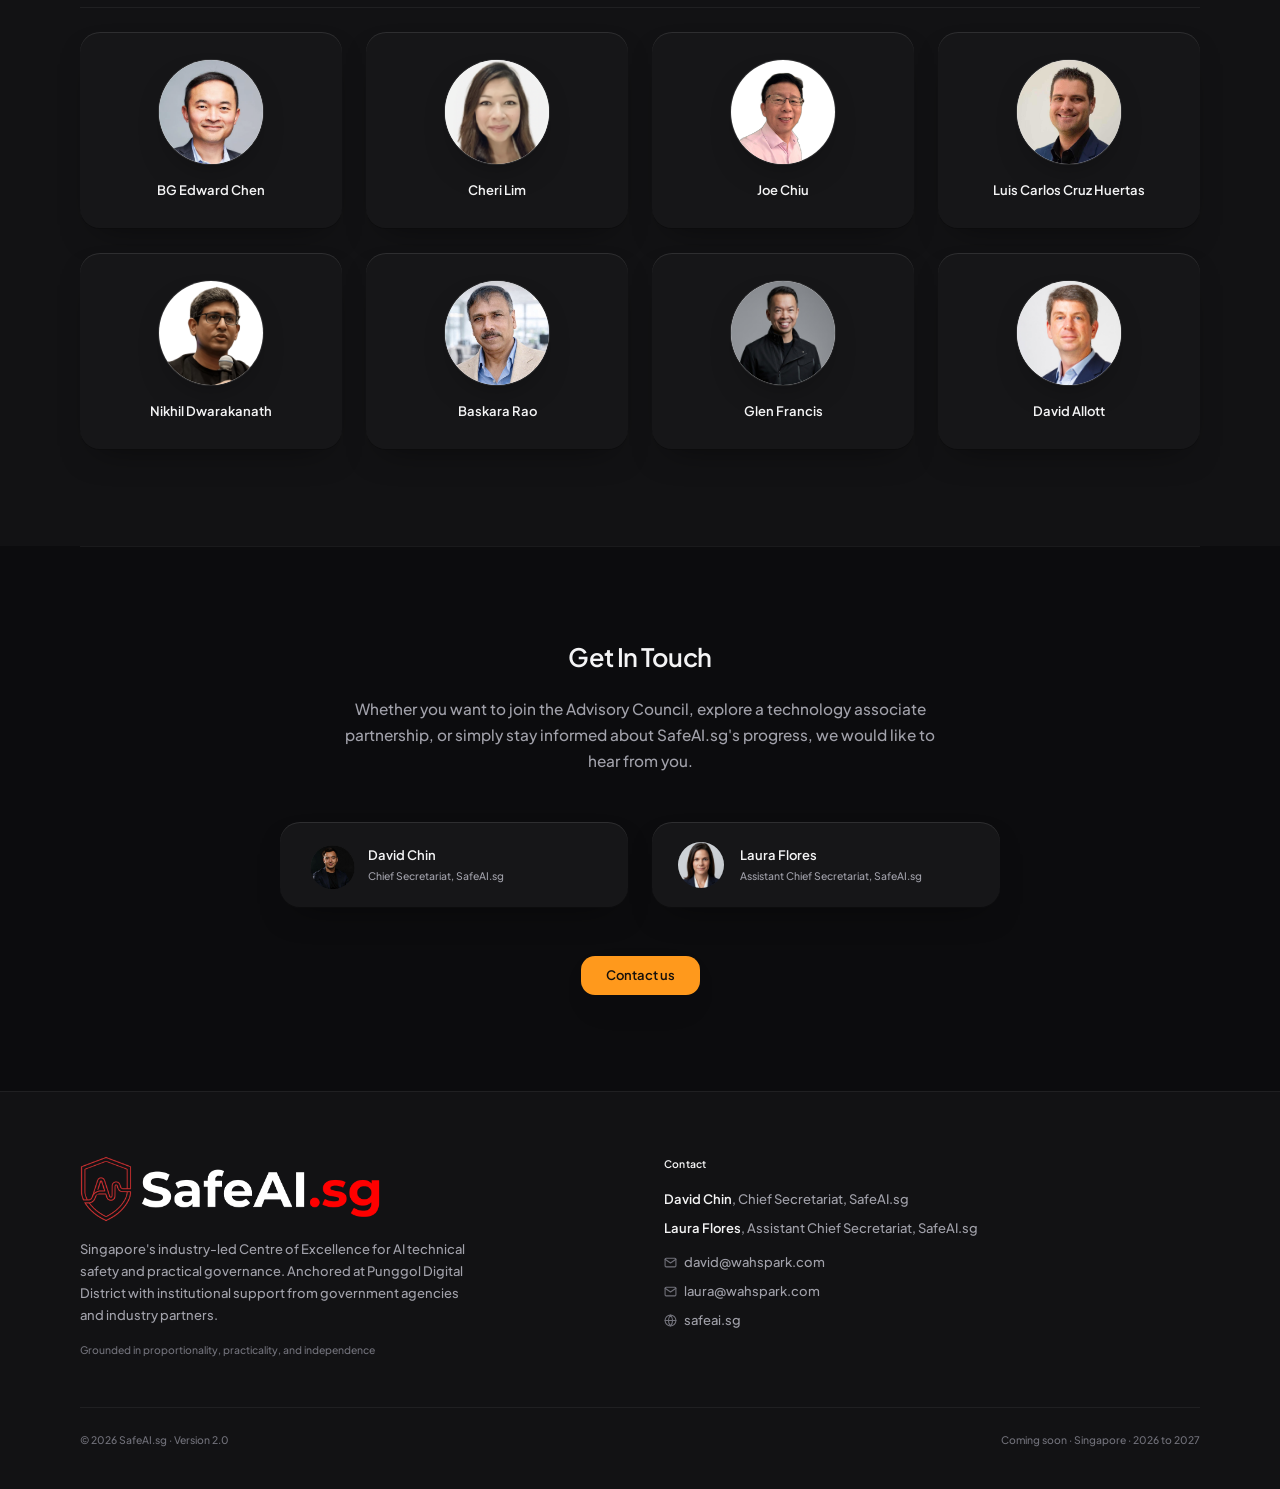
==== commit 3160274d: "Rebuild the Risk Studio page and homepage showcase to house standard Risk Studio drops the mock-up's" ====
--- a/index.html
+++ b/index.html
@@ -33,6 +33,9 @@
       --ink-3:      #71717a;
       --success:    #3ecf8e;            /* semantic: success/confirm only */
       --plate:      #ffffff;            /* behind transparent-background headshots */
+      /* risk tiers, meaning only: low, medium, high, critical. Muted a step for the dark canvas. */
+      --t1-fill: #2fb67a; --t2-fill: #e0aa1a; --t3-fill: #FF991C; --t4-fill: #e0463d;
+      --t3-soft: rgba(255,153,28,.14); --t3-text: #ffb35c; --t3-line: rgba(255,153,28,.32);
 
       /* ── shadows: soft, diffuse, never a hard slab ── */
       --shadow:     0 14px 34px -18px rgba(0,0,0,.55);
@@ -202,21 +205,21 @@
 
     /* ── RISK STUDIO SHOWCASE (sits under the hero, copy from the studio mock-up) ── */
     .studio { padding: 0 52px 96px; }
+    /* Copy on the canvas, the example as the one card. Wrapping both in a card
+       put a card inside a card, and the gradient stripe on top was a side
+       accent in a second hue. */
     .studio-inner {
-      max-width:1120px; margin:0 auto; position:relative; overflow:hidden;
-      background: var(--surface-1); border-radius: var(--r-lg);
-      box-shadow: var(--raise), var(--shadow-pop);
-      padding: 48px; display:grid; grid-template-columns: 1.1fr .9fr; gap: var(--s7); align-items:center;
-    }
-    .studio-inner::before { content:""; position:absolute; top:0; left:0; right:0; height:3px; background: linear-gradient(90deg, #9b3b92 0%, #b84e6f 35%, #E97132 100%); }
+      max-width:1120px; margin:0 auto;
+      display:grid; grid-template-columns: minmax(0,1.1fr) minmax(0,.9fr); gap: var(--s7); align-items:center;
+    }
     .studio-copy h2 { font-size: var(--t-h1); line-height:1.12; margin-bottom: var(--s5); max-width: 560px; }
     .studio-copy .lead { margin-bottom: var(--s6); }
     .studio-cta { display:flex; gap: var(--s4); flex-wrap:wrap; margin-bottom: var(--s4); }
     .studio-cta .btn { --btn-py: 15px; }
     .studio-note { font-size: var(--t-cap); color: var(--ink-3); }
     .studio-example {
-      background: var(--surface-2); border-radius: var(--r-lg); padding: 28px;
-      box-shadow: var(--raise); display:flex; flex-direction:column; gap: var(--s4);
+      min-width:0; background: var(--surface-1); border-radius: var(--r-lg); padding: 28px;
+      box-shadow: var(--raise), var(--shadow); display:flex; flex-direction:column; gap: var(--s4);
     }
     .ex-top { display:flex; justify-content:space-between; align-items:center; gap: var(--s2); font-size: var(--t-cap); color: var(--ink-3); }
     .ex-top .label { font-weight:600; color: var(--ink-2); }
@@ -224,12 +227,12 @@
     .ex-score { display:flex; align-items:flex-end; gap: var(--s3); }
     .ex-num { font-size: calc(var(--fs-base) * 4.4); font-weight:600; letter-spacing:-.04em; line-height:.9; color: var(--ink); }
     .ex-of { font-size: var(--t-cap); color: var(--ink-3); padding-bottom: 4px; }
-    .ex-band { margin-left:auto; padding: 5px 12px; border-radius: var(--r-pill); background:#E8742A; color:#16100b; font-weight:700; font-size: var(--t-cap); }
-    .ex-bar { height:10px; border-radius: var(--r-pill); overflow:hidden; display:flex; }
-    .ex-bar span:nth-child(1) { width:35%; background:#2E9E6B; }
-    .ex-bar span:nth-child(2) { width:20%; background:#E0A100; }
-    .ex-bar span:nth-child(3) { width:20%; background:#E8742A; }
-    .ex-bar span:nth-child(4) { width:25%; background:#8E0B22; }
+    .ex-band { margin-left:auto; padding: 5px 12px; border-radius: var(--r-pill); background: var(--t3-soft); color: var(--t3-text); box-shadow: inset 0 0 0 1px var(--t3-line); font-weight:700; font-size: var(--t-cap); }
+    .ex-bar { height:10px; border-radius: var(--r-pill); overflow:hidden; display:flex; gap:2px; }
+    .ex-bar span:nth-child(1) { width:35%; background: var(--t1-fill); }
+    .ex-bar span:nth-child(2) { width:20%; background: var(--t2-fill); }
+    .ex-bar span:nth-child(3) { width:20%; background: var(--t3-fill); }
+    .ex-bar span:nth-child(4) { width:25%; background: var(--t4-fill); }
     .ex-marker { position:relative; height:8px; }
     .ex-marker::after { content:""; position:absolute; left:71%; top:0; margin-left:-5px; border-left:5px solid transparent; border-right:5px solid transparent; border-bottom:7px solid var(--ink); }
     .ex-labels { display:flex; justify-content:space-between; font-size: var(--t-cap); color: var(--ink-3); }
@@ -238,16 +241,16 @@
     .ex-driver { font-size: var(--t-cap); color: var(--ink-2); display:flex; flex-direction:column; gap:4px; }
     .ex-track { height:6px; border-radius: var(--r-pill); background: var(--surface-3); }
     .ex-track i { display:block; height:6px; border-radius: var(--r-pill); background: var(--ink); }
-    .ex-actions { display:flex; justify-content:space-between; gap: var(--s2); flex-wrap:wrap; background: var(--surface-1); border-radius: var(--r-md); padding: 12px 14px; font-size: var(--t-cap); }
+    .ex-actions { display:flex; justify-content:space-between; gap: var(--s2); flex-wrap:wrap; border-top:1px solid var(--line-2); padding-top: var(--s4); font-size: var(--t-cap); }
     .ex-actions b { color: var(--ink); font-weight:600; }
     .ex-actions span { color: var(--ink-2); }
     @media (max-width:900px){
       .studio { padding: 0 24px 64px; }
-      .studio-inner { grid-template-columns: 1fr; padding: 28px; gap: var(--s6); }
+      .studio-inner { grid-template-columns: minmax(0,1fr); gap: var(--s6); }
     }
     @media (max-width:600px){
       .studio { padding: 0 20px 56px; }
-      .studio-inner { padding: 20px; }
+      .studio-example { padding: 20px; }
       .studio-cta .btn { width:100%; --btn-py: 14px; }
       .ex-num { font-size: calc(var(--fs-base) * 3.4); }
     }
@@ -574,8 +577,8 @@
   <div class="studio-inner">
     <div class="studio-copy">
       <div class="eyebrow">Free AI risk assessment studio</div>
-      <h2 class="trim" id="studioTitle">Understand How to Build and Run Your AI Agent Safely.</h2>
-      <p class="lead">Describe a problem, share an idea, or upload an AI system you already run. The AI Risk studio provides a clear risk score, an action plan grounded in trusted AI governance frameworks published by Singapore Institutions.</p>
+      <h2 class="trim" id="studioTitle">Understand how to build and run your AI agent safely.</h2>
+      <p class="lead">Describe a problem, share an idea, or upload an AI system you already run. The AI Risk Studio gives you a clear risk score and an action plan grounded in AI governance frameworks published by Singapore institutions.</p>
       <div class="studio-cta">
         <a href="/risk-studio/" class="btn btn-accent">Start assessing</a>
         <a href="/risk-studio/#how" class="btn">See how it works</a>
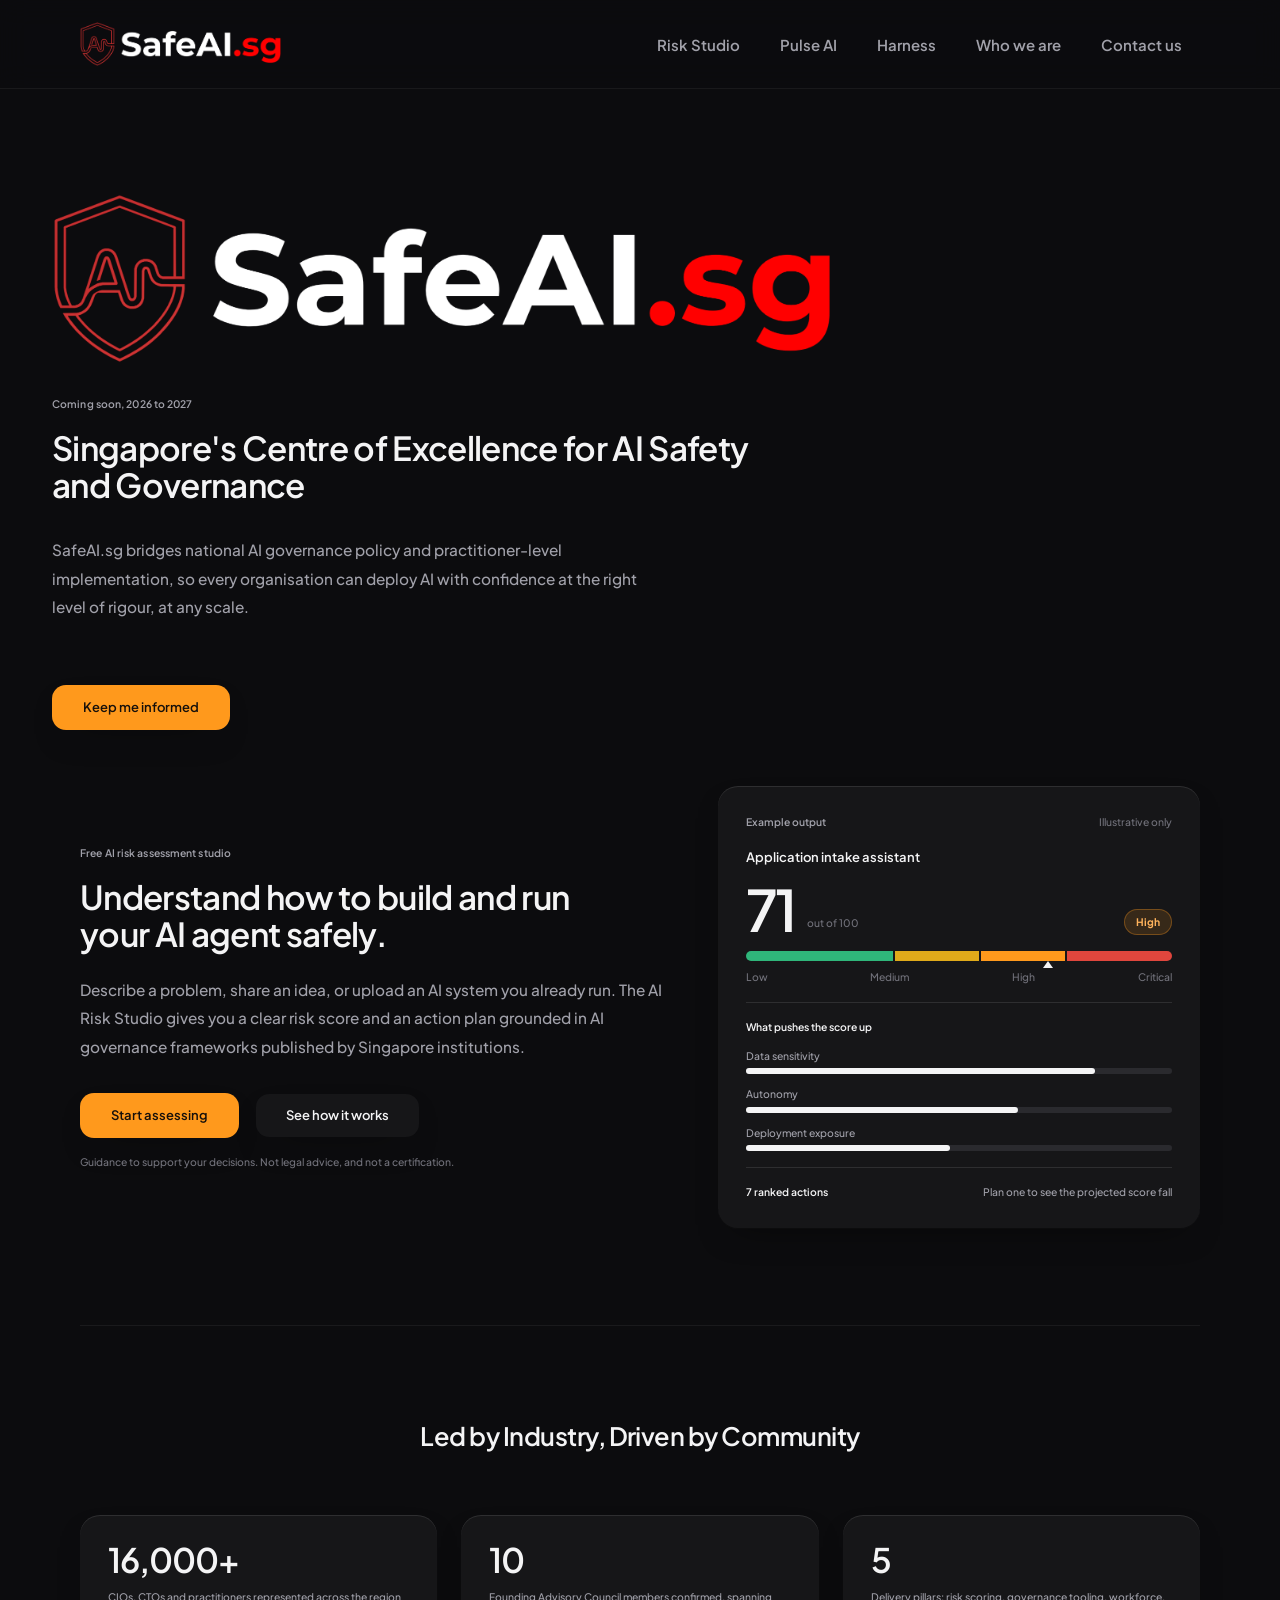
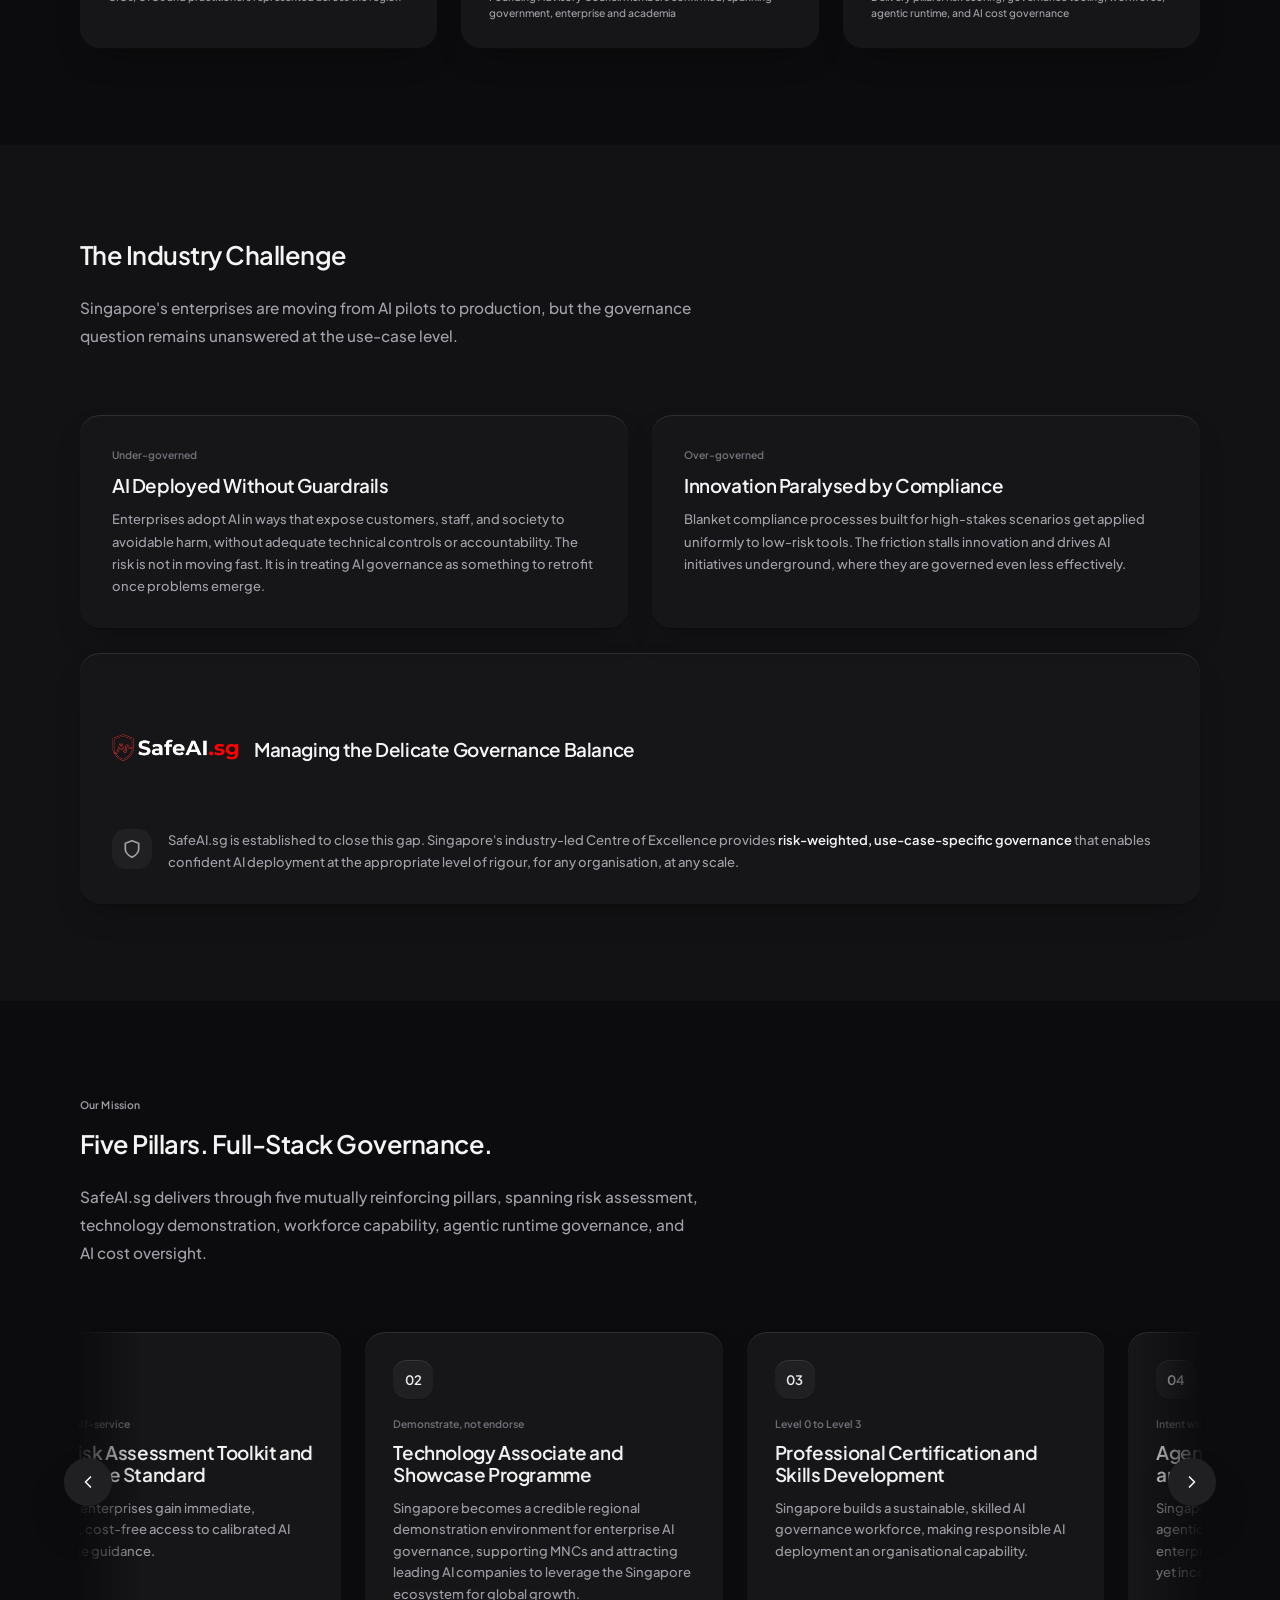
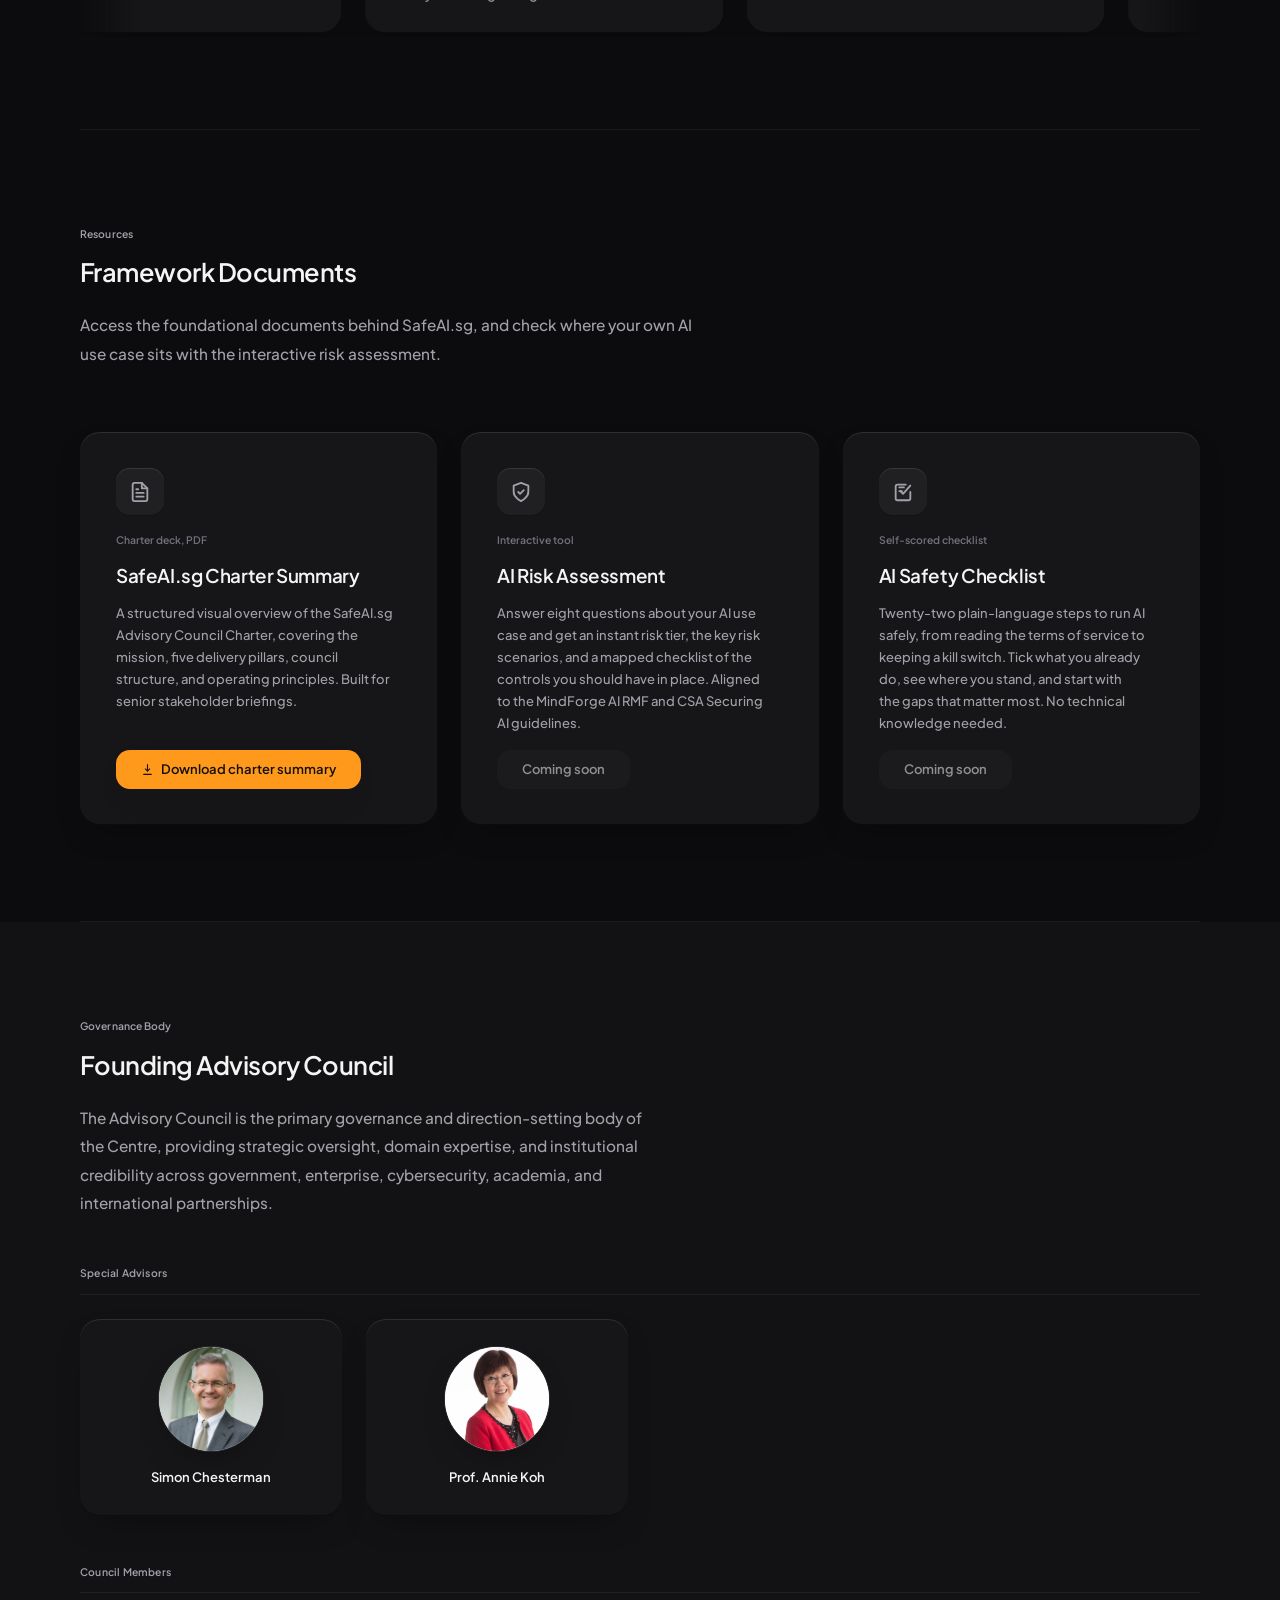
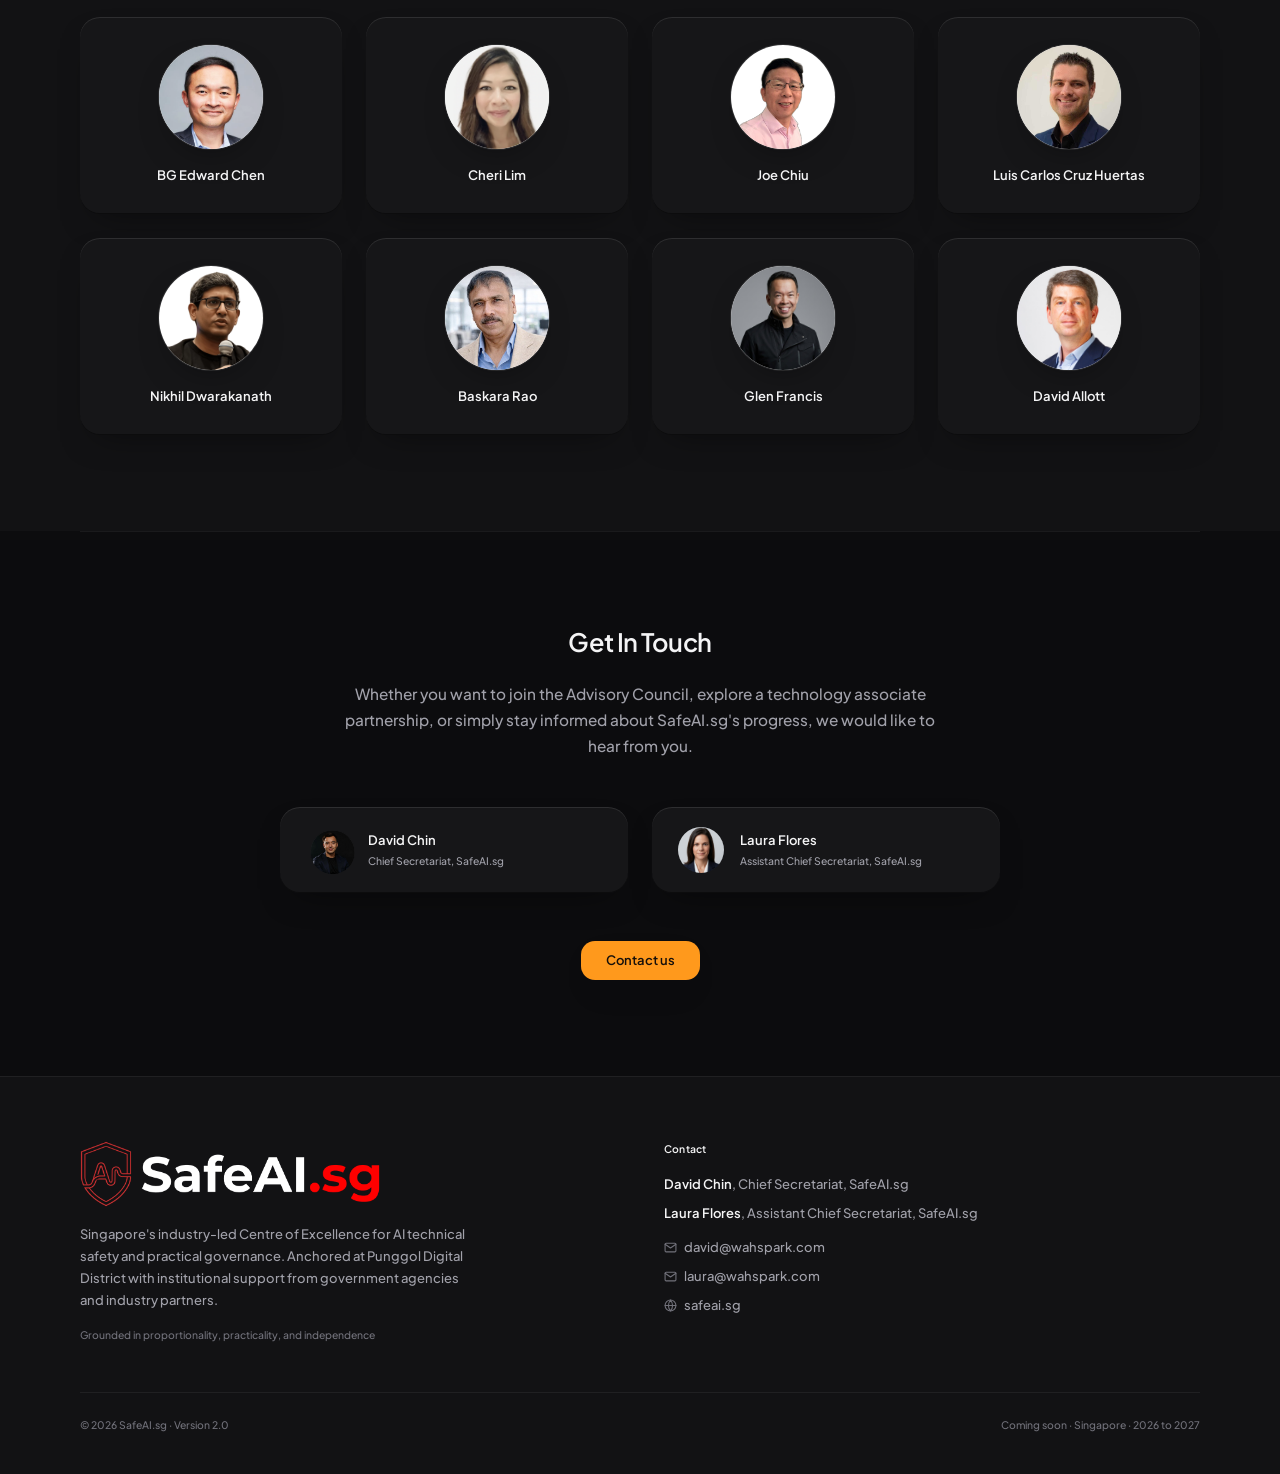
==== commit cd7f18c7: "One shared top bar and one dark theme across every page - assets/site-nav.css and site-nav.js: the s" ====
--- a/index.html
+++ b/index.html
@@ -70,7 +70,7 @@
       --t-h1:   calc(var(--fs-base) * 1.92);
     } }
 
-    html { scroll-behavior: smooth; -webkit-text-size-adjust:100%; scroll-padding-top: 120px; }
+    html { scroll-behavior: smooth; -webkit-text-size-adjust:100%; scroll-padding-top: calc(var(--sn-h) + 24px); }
     /* Hard floor: nothing widens the page. clip, not hidden, so sticky still works. */
     html, body { overflow-x: clip; }
     .btn[aria-disabled="true"] { pointer-events:none; opacity:.55; background: var(--surface-2); box-shadow:none; }
@@ -145,31 +145,6 @@
     .btn-accent:active { transform: translateY(1px) scale(.985); }
     .btn-sm { --btn-py:9px; border-radius: var(--r-sm); font-size: var(--t-cap); }
 
-    /* ── NAV ── */
-    nav {
-      position: sticky; top:0; z-index:100;
-      background: rgba(12,12,14,.82);
-      backdrop-filter: blur(14px); -webkit-backdrop-filter: blur(14px);
-      border-bottom: 1px solid var(--line);
-      display:flex; align-items:center; justify-content:space-between;
-      padding: 0 48px; height: 104px;
-    }
-    .nav-brand { display:flex; align-items:center; text-decoration:none; }
-    .nav-logo { height:46px; width:auto; display:block; }
-    .nav-links { display:flex; align-items:center; gap:8px; }
-    .nav-link {
-      font:600 var(--t-body)/1 var(--font);
-      text-box: trim-both cap alphabetic;
-      color: var(--ink-2); text-decoration:none;
-      padding: 12px 24px; border-radius: var(--r-sm);
-      background: transparent; cursor:pointer;
-      -webkit-tap-highlight-color:transparent;
-      transition: background .18s ease, color .18s ease;
-    }
-    .nav-link:hover { background: var(--surface-1); color: var(--ink); }
-    .nav-link:active { background: var(--surface-2); }
-    .nav-link:focus-visible { outline:2px solid var(--accent); outline-offset:2px; }
-    .nav-right { display:flex; align-items:center; gap:24px; }
 
     /* ── layout shell ── */
     .section { padding: 96px 52px; }
@@ -193,15 +168,6 @@
     .hero-cta { display:flex; gap: var(--s4); flex-wrap:wrap; }
     .hero-cta .btn { --btn-py: 15px; }
 
-    /* ── mobile menu toggle (shown under 900px, see TABLET block) ── */
-    .nav-toggle {
-      display:none; width:44px; height:44px; border:0; border-radius: var(--r-sm);
-      background: transparent; color: var(--ink); cursor:pointer;
-      align-items:center; justify-content:center; -webkit-tap-highlight-color:transparent;
-    }
-    .nav-toggle .ico { width:24px; height:24px; }
-    .nav-toggle .close { display:none; }
-    .nav-toggle:focus-visible { outline:2px solid var(--accent); outline-offset:2px; }
 
     /* ── RISK STUDIO SHOWCASE (sits under the hero, copy from the studio mock-up) ── */
     .studio { padding: 0 52px 96px; }
@@ -471,9 +437,6 @@
 
     /* ── TABLET ── */
     @media (max-width:900px){
-      nav { padding: 0 20px; height:72px; }
-      .nav-logo { height:38px; width:auto; }
-      .nav-links { display:none; }
       .section { padding: 64px 24px; }
       .hero { padding: 64px 24px 56px; }
       .hero-logo { width: min(380px, 90vw); }
@@ -483,24 +446,9 @@
       .footer-logo { width:240px; }
       .footer-inner { grid-template-columns: 1fr; gap: var(--s6); }
     }
-    @media (max-width:900px){
-      .nav-toggle { display:inline-flex; }
-      .nav-links {
-        position:absolute; left:0; right:0; top:100%;
-        flex-direction:column; align-items:stretch; gap:0;
-        background: var(--bg); border-bottom:1px solid var(--line);
-        padding: 8px 16px 16px; box-shadow: var(--shadow-pop);
-      }
-      .nav-links .nav-link { padding: 14px 12px; font-size: var(--t-body); }
-      nav.is-open .nav-links { display:flex; }
-      nav.is-open .nav-toggle .open { display:none; }
-      nav.is-open .nav-toggle .close { display:block; }
-    }
 
     /* ── MOBILE ── */
     @media (max-width:600px){
-      nav { padding: 0 16px; height:56px; }
-      .nav-logo { height:32px; width:auto; }
       .section { padding: 56px 20px; }
 
       /* dial the new breathing room back to a mobile-proportionate scale */
@@ -531,30 +479,29 @@
 
     @media (prefers-reduced-motion:reduce){ *{ animation-duration:.01ms!important; transition:none!important; } }
   </style>
+<link rel="stylesheet" href="/assets/site-nav.css" />
 </head>
 <body>
 
 <!-- NAV -->
-<nav>
-  <a href="#" class="nav-brand">
-    <img src="safeai-logo-trim.png" alt="SafeAI.sg" class="nav-logo" />
-  </a>
-  <div class="nav-right">
-    <div class="nav-links" id="navLinks">
-      <a href="/risk-studio/" class="nav-link">Risk Studio</a>
-      <a href="https://pulse-ai-opportunity-pulse.replit.app/" class="nav-link">Pulse AI</a>
-      <a href="/harness/" class="nav-link">Harness</a>
-      <a href="#mission" class="nav-link">Mission</a>
-      <a href="#downloads" class="nav-link">Resources</a>
-      <a href="#council" class="nav-link">Who we are</a>
-      <a href="#contact" class="nav-link">Contact us</a>
-    </div>
-    <button class="nav-toggle" id="navToggle" type="button" aria-expanded="false" aria-controls="navLinks" aria-label="Open menu">
-      <svg class="ico open" viewBox="0 0 24 24" fill="none" stroke="currentColor" stroke-width="2" stroke-linecap="round"><path d="M4 7h16M4 12h16M4 17h16"/></svg>
-      <svg class="ico close" viewBox="0 0 24 24" fill="none" stroke="currentColor" stroke-width="2" stroke-linecap="round"><path d="M6 6l12 12M18 6L6 18"/></svg>
+<!-- site-nav: shared markup. Styles in /assets/site-nav.css, behaviour in /assets/site-nav.js. Keep all five pages identical. -->
+<header class="sn-bar" id="snBar">
+  <div class="sn-wrap">
+    <a href="/" class="sn-brand" aria-label="SafeAI.sg home"><img src="/safeai-logo-trim.png" alt="SafeAI.sg" class="sn-logo" /></a>
+    <nav class="sn-links" id="snLinks" aria-label="SafeAI.sg">
+      <a href="/risk-studio/" class="sn-link">Risk Studio</a>
+      <a href="https://pulse-ai-opportunity-pulse.replit.app/" class="sn-link">Pulse AI</a>
+      <a href="/harness/" class="sn-link">Harness</a>
+      <a href="/#council" class="sn-link">Who we are</a>
+      <a href="/#contact" class="sn-link">Contact us</a>
+    </nav>
+    <button class="sn-toggle" id="snToggle" type="button" aria-expanded="false" aria-controls="snLinks" aria-label="Open menu">
+      <svg class="sn-open" viewBox="0 0 24 24" fill="none" stroke="currentColor" stroke-width="2" stroke-linecap="round" aria-hidden="true"><path d="M4 7h16M4 12h16M4 17h16"/></svg>
+      <svg class="sn-close" viewBox="0 0 24 24" fill="none" stroke="currentColor" stroke-width="2" stroke-linecap="round" aria-hidden="true"><path d="M6 6l12 12M18 6L6 18"/></svg>
     </button>
   </div>
-</nav>
+</header>
+<!-- /site-nav -->
 
 <!-- HERO -->
 <section class="hero">
@@ -1039,22 +986,6 @@
   })();
 </script>
 
-<script>
-  // Mobile menu: the hamburger shows the same links as the desktop bar.
-  (function () {
-    var nav = document.querySelector('nav'), btn = document.getElementById('navToggle');
-    if (!nav || !btn) return;
-    btn.addEventListener('click', function () {
-      var open = nav.classList.toggle('is-open');
-      btn.setAttribute('aria-expanded', open ? 'true' : 'false');
-      btn.setAttribute('aria-label', open ? 'Close menu' : 'Open menu');
-    });
-    nav.addEventListener('click', function (e) {
-      if (e.target.closest && e.target.closest('.nav-link')) {
-        nav.classList.remove('is-open'); btn.setAttribute('aria-expanded', 'false'); btn.setAttribute('aria-label', 'Open menu');
-      }
-    });
-  })();
-</script>
+<script src="/assets/site-nav.js" defer></script>
 </body>
 </html>
--- a/assets/site-nav.css
+++ b/assets/site-nav.css
@@ -0,0 +1,77 @@
+/* SafeAI.sg site menu. One file, linked by every page, so the bar is the
+   same everywhere. It carries its own tokens (--sn-*) and only uses .sn-*
+   classes, so a page's own styles cannot change it and it cannot change them.
+   Markup lives in each page between the "site-nav" comments; edit all five
+   together (index.html, risk-assessment.html, checklist.html,
+   risk-studio/index.html, harness/index.html). */
+:root {
+  --sn-bg: rgba(12,12,14,.86);
+  --sn-solid: #0c0c0e;
+  --sn-surface: #161618;
+  --sn-surface-2: #202023;
+  --sn-ink: #f4f4f5;
+  --sn-ink-2: #a1a1aa;
+  --sn-line: rgba(255,255,255,.06);
+  --sn-ring: #FF991C;
+  --sn-shadow: 0 24px 50px -18px rgba(0,0,0,.72);
+  --sn-font: "Plus Jakarta Sans", "DM Sans", system-ui, sans-serif;
+  --sn-h: 88px;
+  --sn-z: 100;
+}
+@media (max-width: 900px) { :root { --sn-h: 64px; } }
+
+.sn-bar {
+  position: sticky; top: 0; z-index: var(--sn-z);
+  background: var(--sn-bg);
+  backdrop-filter: blur(14px); -webkit-backdrop-filter: blur(14px);
+  border-bottom: 1px solid var(--sn-line);
+  font-family: var(--sn-font);
+}
+.sn-wrap {
+  max-width: 1216px; margin: 0 auto; padding: 0 48px;
+  height: var(--sn-h);
+  display: flex; align-items: center; justify-content: space-between; gap: 16px;
+}
+.sn-brand { display: flex; align-items: center; flex: none; text-decoration: none; }
+.sn-logo { height: 44px; width: auto; display: block; }
+.sn-links { display: flex; align-items: center; gap: 4px; }
+.sn-link {
+  font: 600 15px/1 var(--sn-font);
+  color: var(--sn-ink-2); text-decoration: none; white-space: nowrap;
+  padding: 12px 18px; border-radius: 10px;
+  -webkit-tap-highlight-color: transparent;
+  transition: background .18s ease, color .18s ease;
+}
+.sn-link:hover { background: var(--sn-surface); color: var(--sn-ink); }
+.sn-link:active { background: var(--sn-surface-2); }
+.sn-link[aria-current="page"] { background: var(--sn-surface); color: var(--sn-ink); }
+.sn-link:focus-visible, .sn-toggle:focus-visible, .sn-brand:focus-visible {
+  outline: 2px solid var(--sn-ring); outline-offset: 2px;
+}
+.sn-toggle {
+  display: none; width: 44px; height: 44px; border: 0; border-radius: 10px;
+  background: transparent; color: var(--sn-ink); cursor: pointer;
+  align-items: center; justify-content: center; -webkit-tap-highlight-color: transparent;
+}
+.sn-toggle:hover { background: var(--sn-surface); }
+.sn-toggle:active { background: var(--sn-surface-2); }
+.sn-toggle svg { width: 24px; height: 24px; display: block; }
+.sn-toggle .sn-close { display: none; }
+
+@media (max-width: 900px) {
+  .sn-wrap { padding: 0 20px; }
+  .sn-logo { height: 34px; }
+  .sn-toggle { display: inline-flex; }
+  .sn-links {
+    display: none; position: absolute; left: 0; right: 0; top: 100%;
+    flex-direction: column; align-items: stretch; gap: 0;
+    background: var(--sn-solid); border-bottom: 1px solid var(--sn-line);
+    padding: 8px 16px 16px; box-shadow: var(--sn-shadow);
+  }
+  .sn-link { padding: 16px 12px; font-size: 17px; }
+  .sn-bar.is-open .sn-links { display: flex; }
+  .sn-bar.is-open .sn-open { display: none; }
+  .sn-bar.is-open .sn-close { display: block; }
+}
+
+@media print { .sn-bar { display: none !important; } }
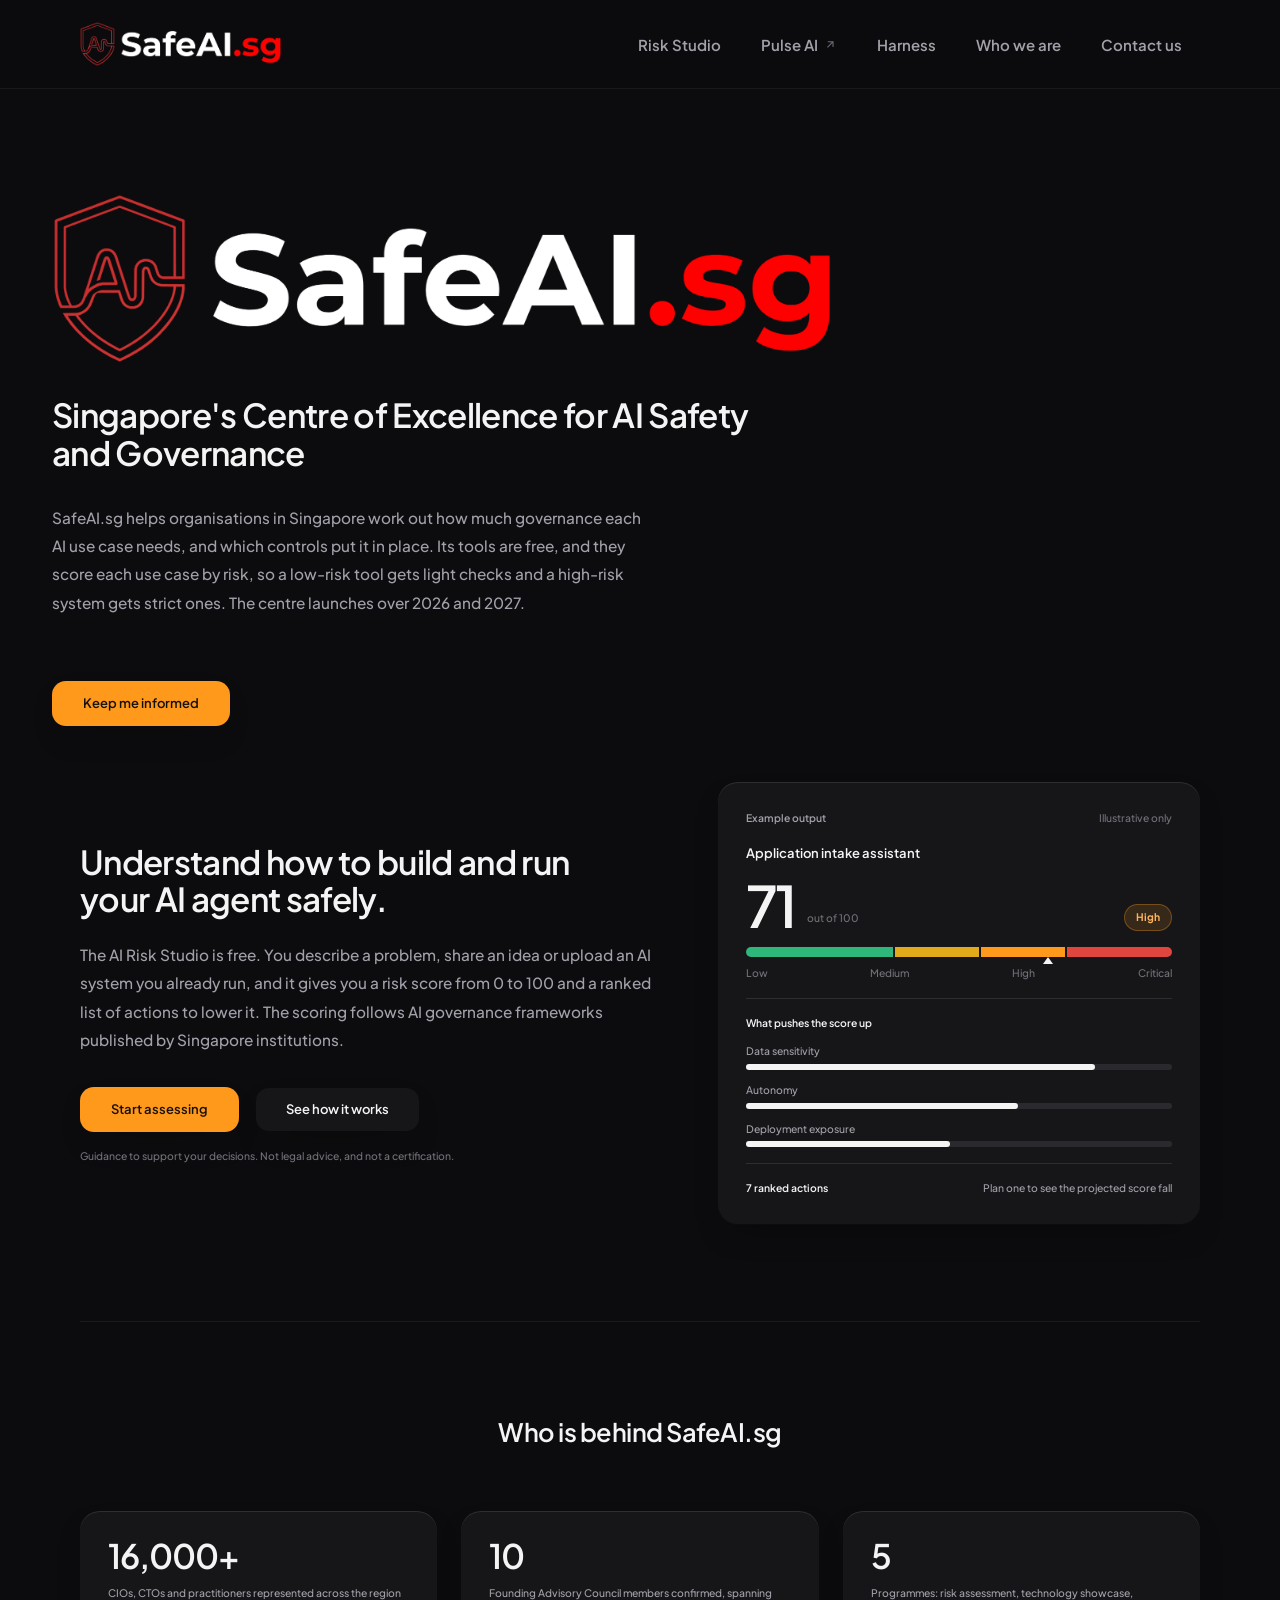
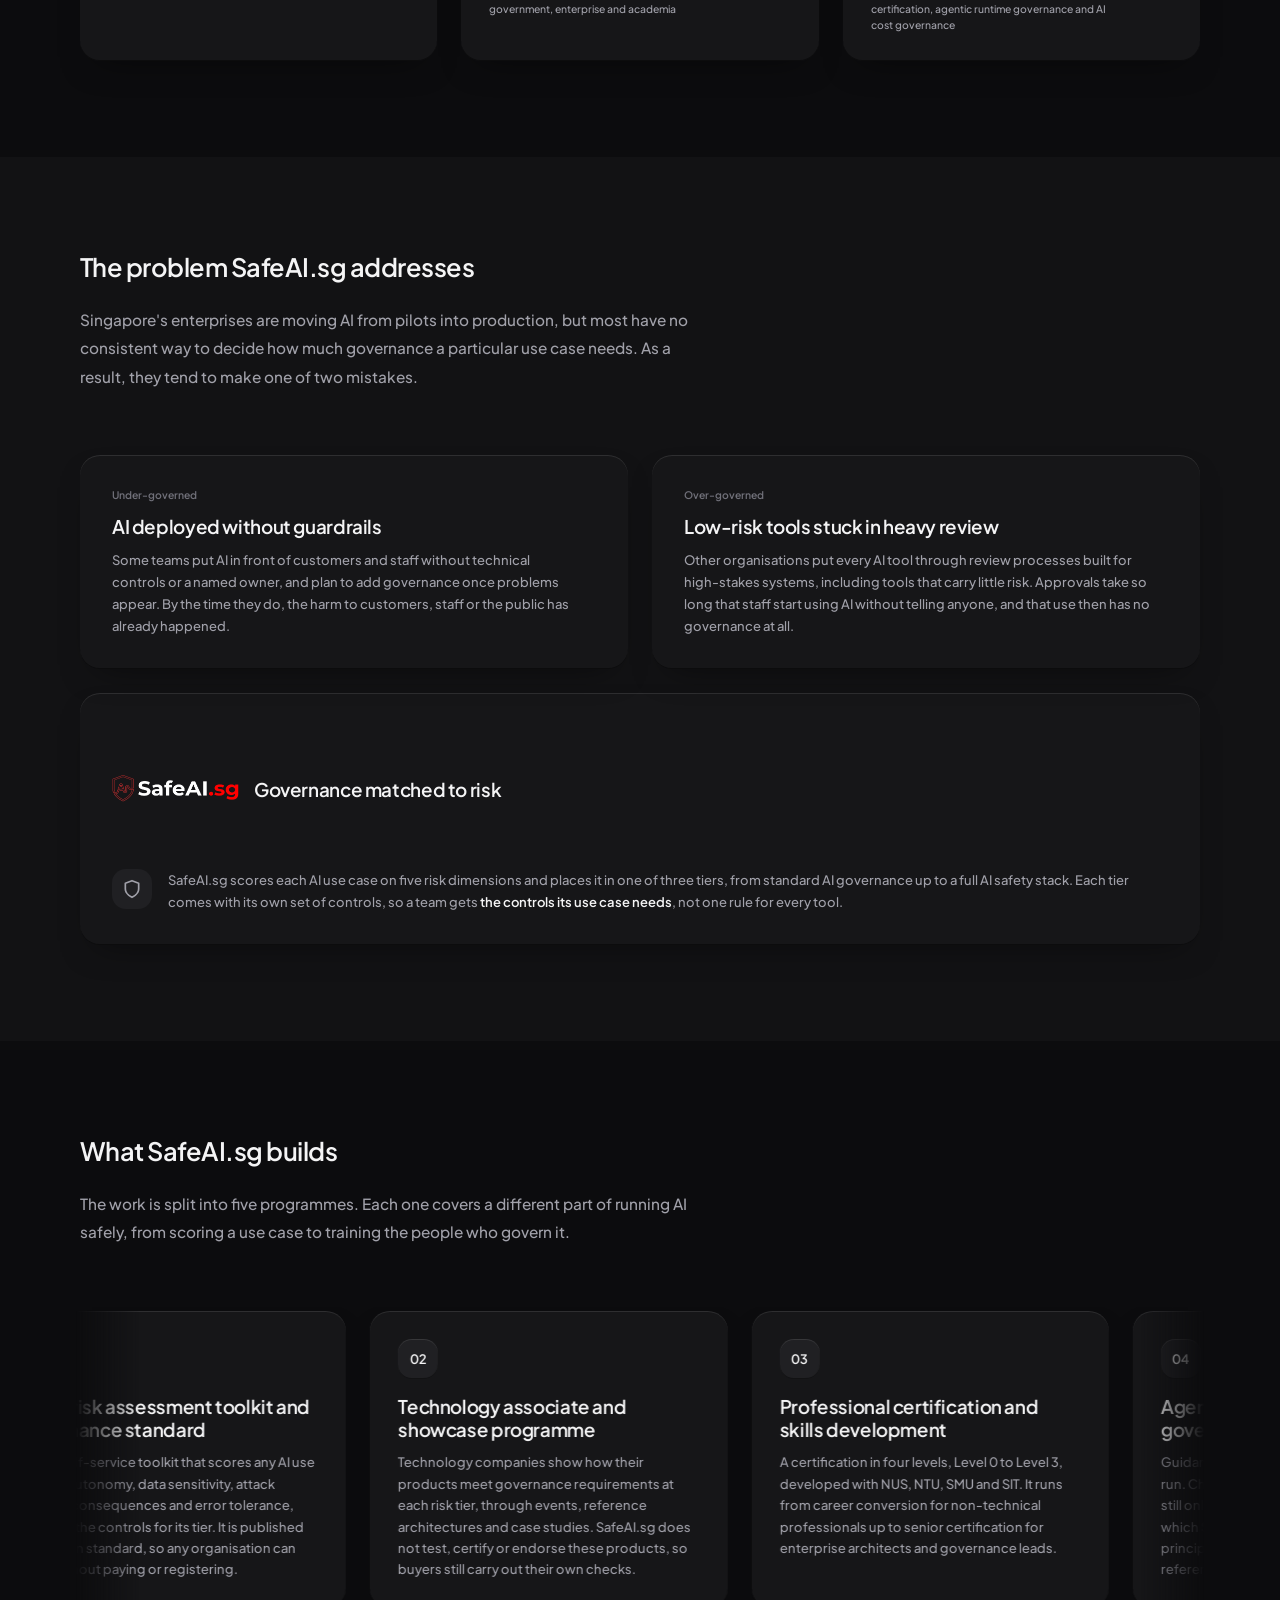
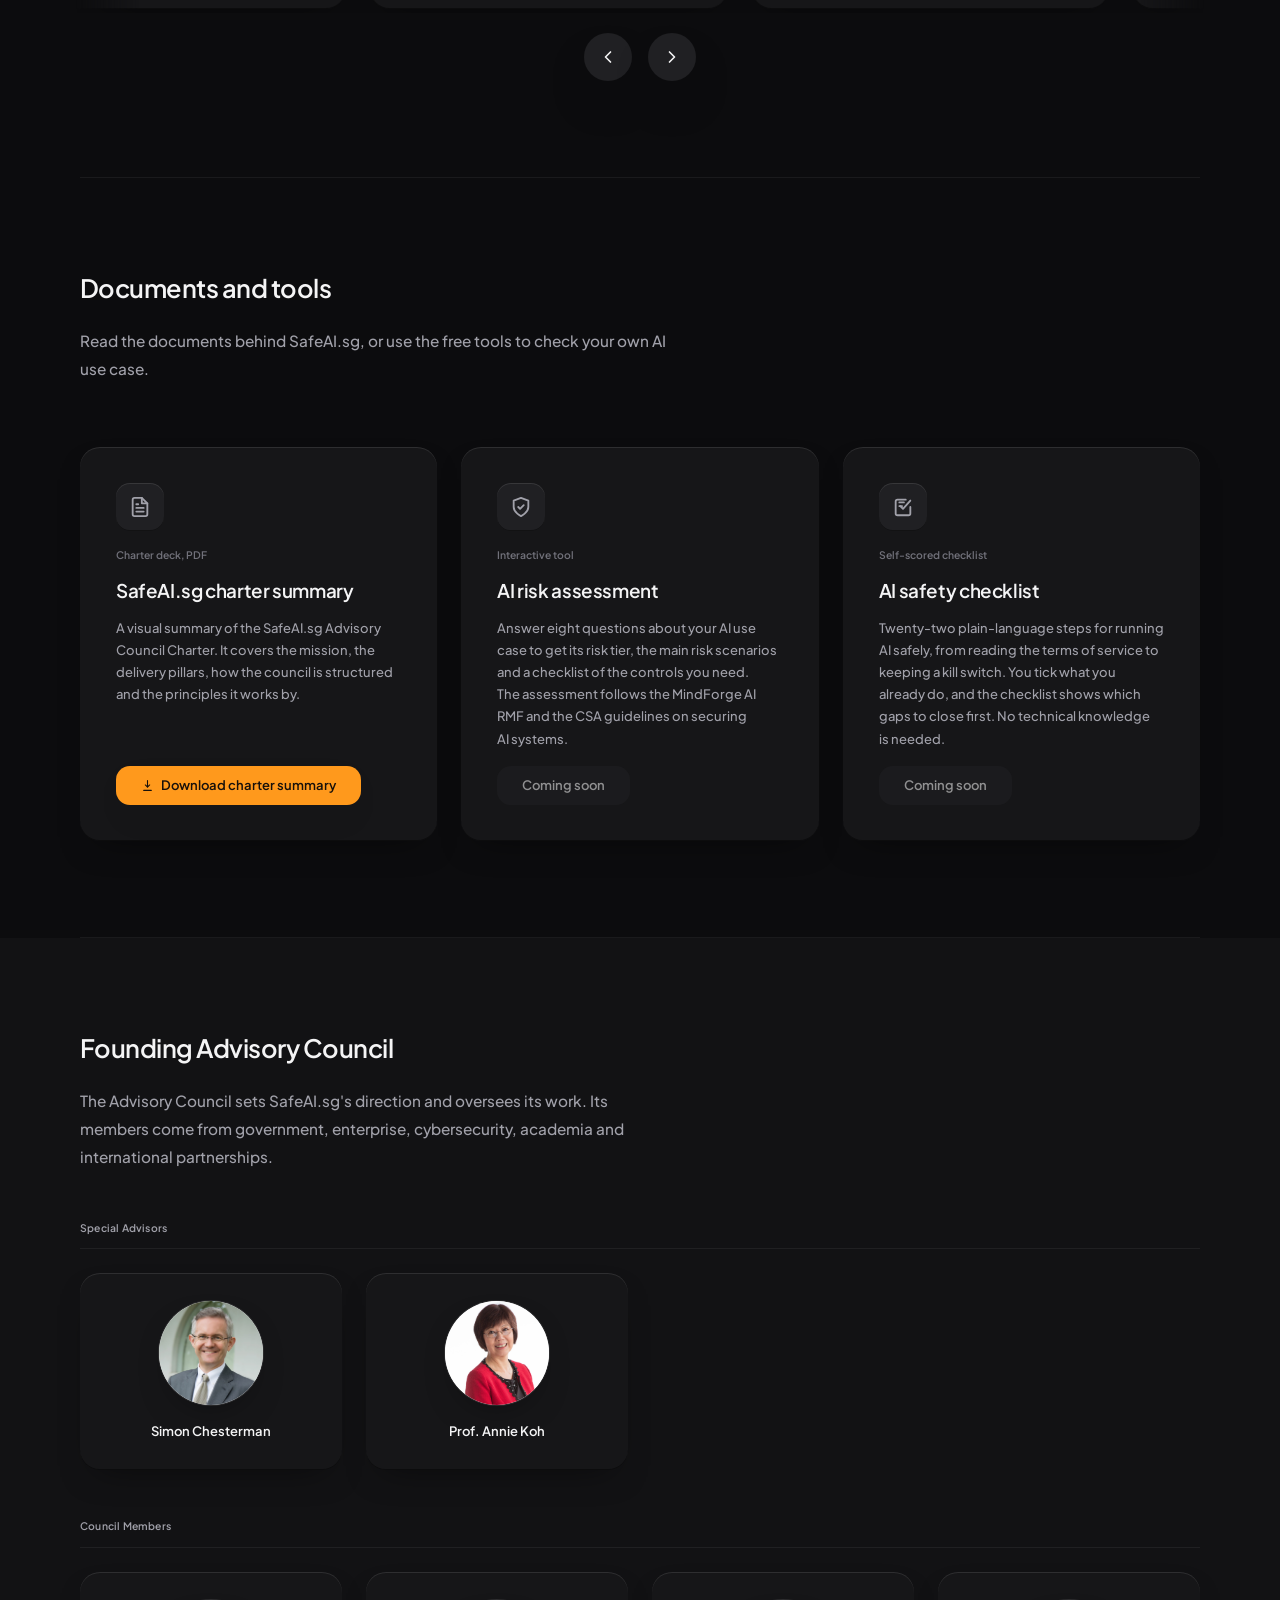
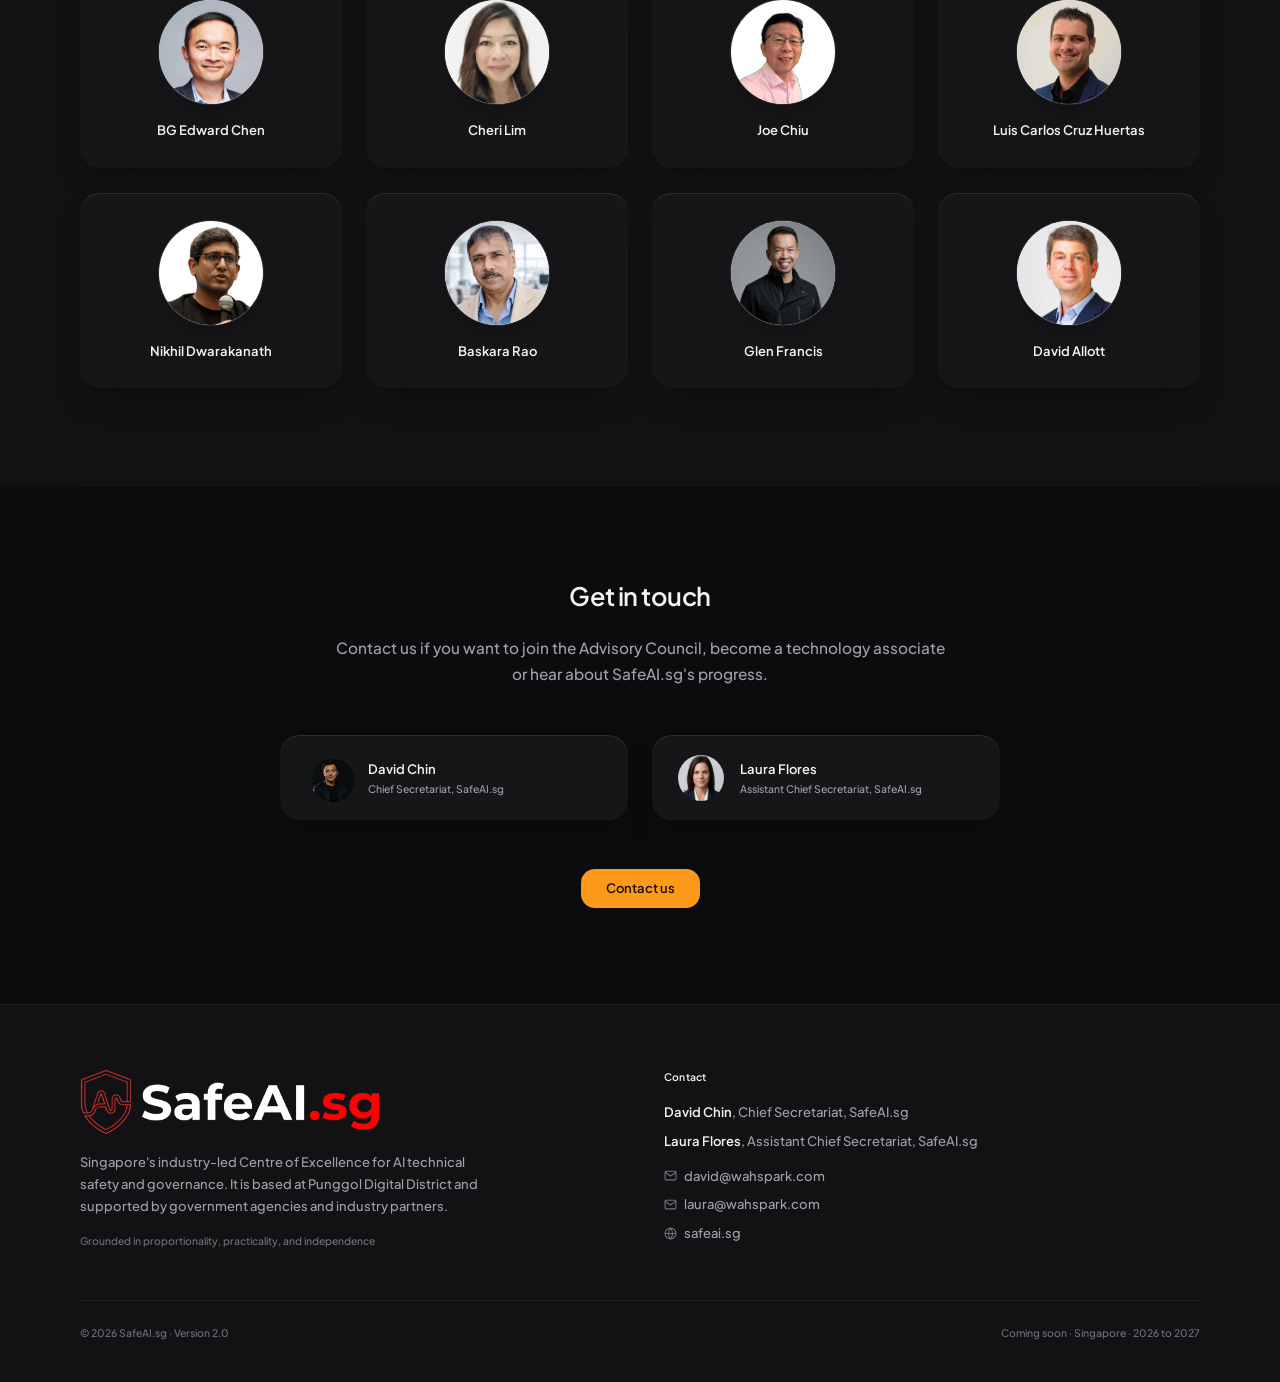
==== commit 347a19e8: "Plain copy, fewer eyebrows, clearer Harness, external icon on Pulse AI - Homepage copy rewritten to " ====
--- a/index.html
+++ b/index.html
@@ -262,7 +262,10 @@
     .solution-body p strong { color: var(--ink); font-weight:600; }
 
     /* ── PILLARS CAROUSEL — continuously rotating; arrows to pause and browse ── */
-    .pillar-carousel { position: relative; }
+    /* Arrows sit under the cards at every width: over the card edges they
+       covered the first words of each card's text. The track scrolls on its
+       own, so the edges fade rather than cut a card off hard. */
+    .pillar-carousel { position: relative; padding-bottom: 72px; }
     .pillar-viewport {
       overflow: hidden; padding: 4px; margin: -4px;
       -webkit-mask-image: linear-gradient(to right, transparent 0, #000 64px, #000 calc(100% - 64px), transparent 100%);
@@ -279,7 +282,7 @@
     }
     .pillar-card:hover { background: var(--surface-2); }
     .carousel-arrow {
-      position:absolute; top:50%; transform:translateY(-50%); z-index:5;
+      position:absolute; bottom:0; z-index:5;
       width:48px; height:48px; border-radius:50%; border:1px solid transparent;
       display:flex; align-items:center; justify-content:center;
       background: var(--surface-2); color: var(--ink);
@@ -287,19 +290,15 @@
       transition: background .18s ease, transform .12s ease;
     }
     .carousel-arrow:hover { background: var(--surface-3); }
-    .carousel-arrow:active { transform: translateY(-50%) scale(.94); }
+    .carousel-arrow:active { transform: scale(.94); }
     .carousel-arrow:focus-visible { outline:2px solid var(--accent); outline-offset:2px; }
     .carousel-arrow .ico { width:20px; height:20px; }
-    .carousel-arrow.prev { left:-16px; }
-    .carousel-arrow.next { right:-16px; }
+    .carousel-arrow.prev { left: calc(50% - 56px); }
+    .carousel-arrow.next { left: calc(50% + 8px); }
     @media (max-width:1023px){ .pillar-slide { flex-basis: calc((100% - var(--gap)) / 2); } }
     @media (max-width:600px){
       .pillar-slide { flex-basis: 100%; }
-      .pillar-carousel { padding-bottom: 68px; }
-      .carousel-arrow { top:auto; bottom:0; transform:none; width:44px; height:44px; }
-      .carousel-arrow:active { transform: scale(.94); }
-      .carousel-arrow.prev { left: calc(50% - 50px); right:auto; }
-      .carousel-arrow.next { right: calc(50% - 50px); left:auto; }
+      .carousel-arrow { width:44px; height:44px; }
     }
     .pillar-num {
       width:40px; height:40px; border-radius: var(--r-md);
@@ -311,6 +310,7 @@
     .pillar-tag { font-size: var(--t-cap); font-weight:600; color: var(--ink-3); margin-bottom: var(--s2); }
     .pillar-card h3 { font-size: var(--t-h3); margin-bottom: var(--s3); line-height:1.2; }
     .pillar-outcome { font-size: var(--t-body); color: var(--ink-2); line-height:1.65; }
+    .pillar-outcome a { color: var(--ink); text-underline-offset: 3px; }
 
     /* ── DOWNLOAD ── */
     .download-grid { display:grid; grid-template-columns: repeat(3,1fr); gap: var(--gap); align-items:stretch; }
@@ -490,7 +490,7 @@
     <a href="/" class="sn-brand" aria-label="SafeAI.sg home"><img src="/safeai-logo-trim.png" alt="SafeAI.sg" class="sn-logo" /></a>
     <nav class="sn-links" id="snLinks" aria-label="SafeAI.sg">
       <a href="/risk-studio/" class="sn-link">Risk Studio</a>
-      <a href="https://pulse-ai-opportunity-pulse.replit.app/" class="sn-link">Pulse AI</a>
+      <a href="https://pulse-ai-opportunity-pulse.replit.app/" class="sn-link sn-ext" target="_blank" rel="noopener" title="Opens Pulse AI, an external site, in a new tab">Pulse AI<svg class="sn-ext-ico" viewBox="0 0 24 24" fill="none" stroke="currentColor" stroke-width="2" stroke-linecap="round" stroke-linejoin="round" aria-hidden="true"><path d="M7 17L17 7M8 7h9v9"/></svg><span class="sn-sr"> (external site, opens in a new tab)</span></a>
       <a href="/harness/" class="sn-link">Harness</a>
       <a href="/#council" class="sn-link">Who we are</a>
       <a href="/#contact" class="sn-link">Contact us</a>
@@ -507,9 +507,8 @@
 <section class="hero">
   <div class="hero-inner">
     <img src="safeai-logo-trim.png" alt="SafeAI.sg" class="hero-logo" />
-    <div class="eyebrow">Coming soon, 2026 to 2027</div>
     <h1 class="trim">Singapore's Centre of Excellence for AI Safety and Governance</h1>
-    <p class="hero-sub">SafeAI.sg bridges national AI governance policy and practitioner-level implementation, so every organisation can deploy AI with confidence at the right level of rigour, at any scale.</p>
+    <p class="hero-sub">SafeAI.sg helps organisations in Singapore work out how much governance each AI use case needs, and which controls put it in place. Its tools are free, and they score each use case by risk, so a low-risk tool gets light checks and a high-risk system gets strict ones. The centre launches over 2026 and 2027.</p>
     <div class="hero-cta">
       <a href="#contact" class="btn btn-accent" data-tip="Jump to contact details">Keep me informed</a>
       <!-- "Know my AI Risk" hidden until the assessment is validated. The tool
@@ -523,9 +522,8 @@
 <section class="studio" id="risk-studio" aria-labelledby="studioTitle">
   <div class="studio-inner">
     <div class="studio-copy">
-      <div class="eyebrow">Free AI risk assessment studio</div>
       <h2 class="trim" id="studioTitle">Understand how to build and run your AI agent safely.</h2>
-      <p class="lead">Describe a problem, share an idea, or upload an AI system you already run. The AI Risk Studio gives you a clear risk score and an action plan grounded in AI governance frameworks published by Singapore institutions.</p>
+      <p class="lead">The AI Risk Studio is free. You describe a problem, share an idea or upload an AI system you already run, and it gives you a risk score from 0 to 100 and a ranked list of actions to lower it. The scoring follows AI governance frameworks published by Singapore institutions.</p>
       <div class="studio-cta">
         <a href="/risk-studio/" class="btn btn-accent">Start assessing</a>
         <a href="/risk-studio/#how" class="btn">See how it works</a>
@@ -561,7 +559,7 @@
 <!-- COMMUNITY / STATS -->
 <section class="section" id="community">
   <div class="section-inner">
-    <h2 class="community-head trim">Led by Industry, Driven by Community</h2>
+    <h2 class="community-head trim">Who is behind SafeAI.sg</h2>
     <div class="stat-bar">
       <div class="stat-item">
         <div class="stat-num trim">16,000+</div>
@@ -573,7 +571,7 @@
       </div>
       <div class="stat-item">
         <div class="stat-num trim">5</div>
-        <div class="stat-desc">Delivery pillars: risk scoring, governance tooling, workforce, agentic runtime, and AI cost governance</div>
+        <div class="stat-desc">Programmes: risk assessment, technology showcase, certification, agentic runtime governance and AI cost governance</div>
       </div>
     </div>
   </div>
@@ -582,32 +580,32 @@
 <!-- THE INDUSTRY CHALLENGE -->
 <section class="section section-raised" id="mission">
   <div class="section-inner">
-    <h2 class="trim">The Industry Challenge</h2>
-    <p class="lead lead-gap">Singapore's enterprises are moving from AI pilots to production, but the governance question remains unanswered at the use-case level.</p>
+    <h2 class="trim">The problem SafeAI.sg addresses</h2>
+    <p class="lead lead-gap">Singapore's enterprises are moving AI from pilots into production, but most have no consistent way to decide how much governance a particular use case needs. As a result, they tend to make one of two mistakes.</p>
 
     <div class="problem-grid">
       <div class="card prob-card">
         <div class="prob-label">Under-governed</div>
-        <h3 class="trim">AI Deployed Without Guardrails</h3>
-        <p>Enterprises adopt AI in ways that expose customers, staff, and society to avoidable harm, without adequate technical controls or accountability. The risk is not in moving fast. It is in treating AI governance as something to retrofit once problems emerge.</p>
+        <h3 class="trim">AI deployed without guardrails</h3>
+        <p>Some teams put AI in front of customers and staff without technical controls or a named owner, and plan to add governance once problems appear. By the time they do, the harm to customers, staff or the public has already happened.</p>
       </div>
       <div class="card prob-card">
         <div class="prob-label">Over-governed</div>
-        <h3 class="trim">Innovation Paralysed by Compliance</h3>
-        <p>Blanket compliance processes built for high-stakes scenarios get applied uniformly to low-risk tools. The friction stalls innovation and drives AI initiatives underground, where they are governed even less effectively.</p>
+        <h3 class="trim">Low-risk tools stuck in heavy review</h3>
+        <p>Other organisations put every AI tool through review processes built for high-stakes systems, including tools that carry little risk. Approvals take so long that staff start using AI without telling anyone, and that use then has no governance at all.</p>
       </div>
     </div>
 
     <div class="solution">
       <div class="solution-head">
         <img src="SafeAILogoUpdated.png" alt="SafeAI.sg" />
-        <span class="title trim">Managing the Delicate Governance Balance</span>
+        <span class="title trim">Governance matched to risk</span>
       </div>
       <div class="solution-body">
         <span class="ico-wrap">
           <svg class="ico" viewBox="0 0 24 24" fill="none" stroke="currentColor" stroke-width="2" stroke-linecap="round" stroke-linejoin="round"><path d="M12 22s8-4 8-10V5l-8-3-8 3v7c0 6 8 10 8 10z"/></svg>
         </span>
-        <p>SafeAI.sg is established to close this gap. Singapore's industry-led Centre of Excellence provides <strong>risk-weighted, use-case-specific governance</strong> that enables confident AI deployment at the appropriate level of rigour, for any organisation, at any scale.</p>
+        <p>SafeAI.sg scores each AI use case on five risk dimensions and places it in one of three tiers, from standard AI governance up to a full AI safety stack. Each tier comes with its own set of controls, so a team gets <strong>the controls its use case needs</strong>, not one rule for every tool.</p>
       </div>
     </div>
   </div>
@@ -616,9 +614,8 @@
 <!-- FIVE PILLARS -->
 <section class="section" id="pillars">
   <div class="section-inner">
-    <div class="eyebrow">Our Mission</div>
-    <h2 class="trim">Five Pillars. Full-Stack Governance.</h2>
-    <p class="lead lead-gap">SafeAI.sg delivers through five mutually reinforcing pillars, spanning risk assessment, technology demonstration, workforce capability, agentic runtime governance, and AI cost oversight.</p>
+    <h2 class="trim">What SafeAI.sg builds</h2>
+    <p class="lead lead-gap">The work is split into five programmes. Each one covers a different part of running AI safely, from scoring a use case to training the people who govern it.</p>
 
     <div class="pillar-carousel" id="pillarCarousel">
       <div class="pillar-viewport">
@@ -626,41 +623,36 @@
         <div class="pillar-slide">
           <div class="pillar-card">
             <div class="pillar-num trim">01</div>
-            <div class="pillar-tag">Free, open, self-service</div>
-            <h3 class="trim">Open Risk Assessment Toolkit and Governance Standard</h3>
-            <div class="pillar-outcome">Singapore enterprises gain immediate, actionable, cost-free access to calibrated AI governance guidance.</div>
+            <h3 class="trim">Open risk assessment toolkit and governance standard</h3>
+            <div class="pillar-outcome">A free, self-service toolkit that scores any AI use case on autonomy, data sensitivity, attack surface, consequences and error tolerance, then lists the controls for its tier. It is published as an open standard, so any organisation can use it without paying or registering.</div>
           </div>
         </div>
         <div class="pillar-slide">
           <div class="pillar-card">
             <div class="pillar-num trim">02</div>
-            <div class="pillar-tag">Demonstrate, not endorse</div>
-            <h3 class="trim">Technology Associate and Showcase Programme</h3>
-            <div class="pillar-outcome">Singapore becomes a credible regional demonstration environment for enterprise AI governance, supporting MNCs and attracting leading AI companies to leverage the Singapore ecosystem for global growth.</div>
+            <h3 class="trim">Technology associate and showcase programme</h3>
+            <div class="pillar-outcome">Technology companies show how their products meet governance requirements at each risk tier, through events, reference architectures and case studies. SafeAI.sg does not test, certify or endorse these products, so buyers still carry out their own checks.</div>
           </div>
         </div>
         <div class="pillar-slide">
           <div class="pillar-card">
             <div class="pillar-num trim">03</div>
-            <div class="pillar-tag">Level 0 to Level 3</div>
-            <h3 class="trim">Professional Certification and Skills Development</h3>
-            <div class="pillar-outcome">Singapore builds a sustainable, skilled AI governance workforce, making responsible AI deployment an organisational capability.</div>
+            <h3 class="trim">Professional certification and skills development</h3>
+            <div class="pillar-outcome">A certification in four levels, Level 0 to Level 3, developed with NUS, NTU, SMU and SIT. It runs from career conversion for non-technical professionals up to senior certification for enterprise architects and governance leads.</div>
           </div>
         </div>
         <div class="pillar-slide">
           <div class="pillar-card">
             <div class="pillar-num trim">04</div>
-            <div class="pillar-tag">Intent window principle</div>
-            <h3 class="trim">Agentic Runtime Observability and Governance</h3>
-            <div class="pillar-outcome">Singapore takes a first-mover position in agentic AI governance, addressing risks most enterprise security programmes have not yet incorporated.</div>
+            <h3 class="trim">Agentic runtime observability and governance</h3>
+            <div class="pillar-outcome">Guidance for governing AI agents while they run. Checks happen while an agent's action is still only a proposal, before it executes, which SafeAI.sg calls the intent window principle. The <a href="/harness/">Harness</a> page sets out the reference architecture.</div>
           </div>
         </div>
         <div class="pillar-slide">
           <div class="pillar-card">
             <div class="pillar-num trim">05</div>
-            <div class="pillar-tag">Inform, optimise, operate</div>
-            <h3 class="trim">AI FinOps and Cost Governance</h3>
-            <div class="pillar-outcome">Organisations gain the controls to treat AI cost as a shared governance responsibility, not just a billing line item.</div>
+            <h3 class="trim">AI FinOps and cost governance</h3>
+            <div class="pillar-outcome">Controls for tracking and limiting what AI costs, so the teams that use AI own its spending instead of finding it on the monthly bill. The approach follows three steps: inform, optimise and operate.</div>
           </div>
         </div>
       </div>
@@ -680,17 +672,16 @@
 <!-- DOWNLOADS -->
 <section class="section" id="downloads">
   <div class="section-inner">
-    <div class="eyebrow">Resources</div>
-    <h2 class="trim">Framework Documents</h2>
-    <p class="lead lead-gap">Access the foundational documents behind SafeAI.sg, and check where your own AI use case sits with the interactive risk assessment.</p>
+    <h2 class="trim">Documents and tools</h2>
+    <p class="lead lead-gap">Read the documents behind SafeAI.sg, or use the free tools to check your own AI use case.</p>
     <div class="download-grid">
       <div class="download-card">
         <span class="download-icon">
           <svg class="ico" viewBox="0 0 24 24" fill="none" stroke="currentColor" stroke-width="2" stroke-linecap="round" stroke-linejoin="round"><path d="M14 2H6a2 2 0 0 0-2 2v16a2 2 0 0 0 2 2h12a2 2 0 0 0 2-2V8z"/><path d="M14 2v6h6"/><path d="M16 13H8M16 17H8M10 9H8"/></svg>
         </span>
         <div class="download-label">Charter deck, PDF</div>
-        <h3 class="trim">SafeAI.sg Charter Summary</h3>
-        <p>A structured visual overview of the SafeAI.sg Advisory Council Charter, covering the mission, five delivery pillars, council structure, and operating principles. Built for senior stakeholder briefings.</p>
+        <h3 class="trim">SafeAI.sg charter summary</h3>
+        <p>A visual summary of the SafeAI.sg Advisory Council Charter. It covers the mission, the delivery pillars, how the council is structured and the principles it works by.</p>
         <a href="SafeAI_SG_Charter_Summary_Public.pdf" download="SafeAI.sg Charter Summary.pdf" class="btn btn-accent">
           <svg class="ico" viewBox="0 0 24 24" fill="none" stroke="currentColor" stroke-width="2" stroke-linecap="round" stroke-linejoin="round"><path d="M12 3v12M12 15l-4-4M12 15l4-4M5 21h14"/></svg>
           Download charter summary
@@ -701,8 +692,8 @@
           <svg class="ico" viewBox="0 0 24 24" fill="none" stroke="currentColor" stroke-width="2" stroke-linecap="round" stroke-linejoin="round"><path d="M12 22s8-4 8-10V5l-8-3-8 3v7c0 6 8 10 8 10z"/><path d="M9 12l2 2 4-4"/></svg>
         </span>
         <div class="download-label">Interactive tool</div>
-        <h3 class="trim">AI Risk Assessment</h3>
-        <p>Answer eight questions about your AI use case and get an instant risk tier, the key risk scenarios, and a mapped checklist of the controls you should have in place. Aligned to the MindForge AI RMF and CSA Securing AI guidelines.</p>
+        <h3 class="trim">AI risk assessment</h3>
+        <p>Answer eight questions about your AI use case to get its risk tier, the main risk scenarios and a checklist of the controls you need. The assessment follows the MindForge AI RMF and the CSA guidelines on securing AI systems.</p>
         <!-- Coming soon until the assessment is validated. Restore the link below when it is.
         <a href="/risk-assessment.html" class="btn">
           <svg class="ico" viewBox="0 0 24 24" fill="none" stroke="currentColor" stroke-width="2" stroke-linecap="round" stroke-linejoin="round"><path d="M9 11l3 3L22 4"/><path d="M21 12v7a2 2 0 0 1-2 2H5a2 2 0 0 1-2-2V5a2 2 0 0 1 2-2h11"/></svg>
@@ -716,8 +707,8 @@
           <svg class="ico" viewBox="0 0 24 24" fill="none" stroke="currentColor" stroke-width="2" stroke-linecap="round" stroke-linejoin="round"><path d="M9 11l3 3L20 5"/><path d="M20 12v7a2 2 0 0 1-2 2H6a2 2 0 0 1-2-2V6a2 2 0 0 1 2-2h9"/><path d="M8 7h5M8 11h3"/></svg>
         </span>
         <div class="download-label">Self-scored checklist</div>
-        <h3 class="trim">AI Safety Checklist</h3>
-        <p>Twenty-two plain-language steps to run AI safely, from reading the terms of service to keeping a kill switch. Tick what you already do, see where you stand, and start with the gaps that matter most. No technical knowledge needed.</p>
+        <h3 class="trim">AI safety checklist</h3>
+        <p>Twenty-two plain-language steps for running AI safely, from reading the terms of service to keeping a kill switch. You tick what you already do, and the checklist shows which gaps to close first. No technical knowledge is needed.</p>
         <!-- Coming soon until the assessment is validated. Restore the link below when it is.
         <a href="/checklist.html" class="btn">
           <svg class="ico" viewBox="0 0 24 24" fill="none" stroke="currentColor" stroke-width="2" stroke-linecap="round" stroke-linejoin="round"><path d="M9 11l3 3L22 4"/><path d="M21 12v7a2 2 0 0 1-2 2H5a2 2 0 0 1-2-2V5a2 2 0 0 1 2-2h11"/></svg>
@@ -735,9 +726,8 @@
 <!-- ADVISORY COUNCIL -->
 <section class="section section-raised" id="council">
   <div class="section-inner">
-    <div class="eyebrow">Governance Body</div>
     <h2 class="trim">Founding Advisory Council</h2>
-    <p class="lead">The Advisory Council is the primary governance and direction-setting body of the Centre, providing strategic oversight, domain expertise, and institutional credibility across government, enterprise, cybersecurity, academia, and international partnerships.</p>
+    <p class="lead">The Advisory Council sets SafeAI.sg's direction and oversees its work. Its members come from government, enterprise, cybersecurity, academia and international partnerships.</p>
 
     <!-- LinkedIn: add href="https://www.linkedin.com/in/..." target="_blank" rel="noopener" to any card
          below to make it clickable. The "See LinkedIn" tooltip only shows on cards that have an href. -->
@@ -810,9 +800,9 @@
 <!-- CONTACT -->
 <section class="section" id="contact">
   <div class="section-inner">
-    <h2 class="trim" style="text-align:center;">Get In Touch</h2>
+    <h2 class="trim" style="text-align:center;">Get in touch</h2>
     <div class="contact-box">
-      <p>Whether you want to join the Advisory Council, explore a technology associate partnership, or simply stay informed about SafeAI.sg's progress, we would like to hear from you.</p>
+      <p>Contact us if you want to join the Advisory Council, become a technology associate or hear about SafeAI.sg's progress.</p>
       <div class="contact-cards">
         <div class="contact-person" role="button" tabindex="0" data-tip="Click to copy email" data-email="david@wahspark.com">
           <img class="contact-avatar" src="SAFEAI_PHOTO/david-chin.jpg" alt="David Chin" style="transform: scale(0.96) translate(8%, 5%);" />
@@ -849,7 +839,7 @@
   <div class="footer-inner">
     <div>
       <img src="safeai-logo-trim.png" alt="SafeAI.sg" class="footer-logo" />
-      <p class="footer-desc">Singapore's industry-led Centre of Excellence for AI technical safety and practical governance. Anchored at Punggol Digital District with institutional support from government agencies and industry partners.</p>
+      <p class="footer-desc">Singapore's industry-led Centre of Excellence for AI technical safety and governance. It is based at Punggol Digital District and supported by government agencies and industry partners.</p>
       <p class="footer-tag">Grounded in proportionality, practicality, and independence</p>
     </div>
     <div class="footer-contact">
--- a/assets/site-nav.css
+++ b/assets/site-nav.css
@@ -75,3 +75,12 @@
 }
 
 @media print { .sn-bar { display: none !important; } }
+
+/* External links in the menu (Pulse AI): a small arrow says it leaves the site. */
+.sn-ext { display: inline-flex; align-items: center; gap: .4em; }
+.sn-ext-ico { width: .85em; height: .85em; flex: none; opacity: .65; }
+.sn-ext:hover .sn-ext-ico { opacity: 1; }
+.sn-sr {
+  position: absolute; width: 1px; height: 1px; overflow: hidden;
+  clip: rect(0 0 0 0); clip-path: inset(50%); white-space: nowrap;
+}
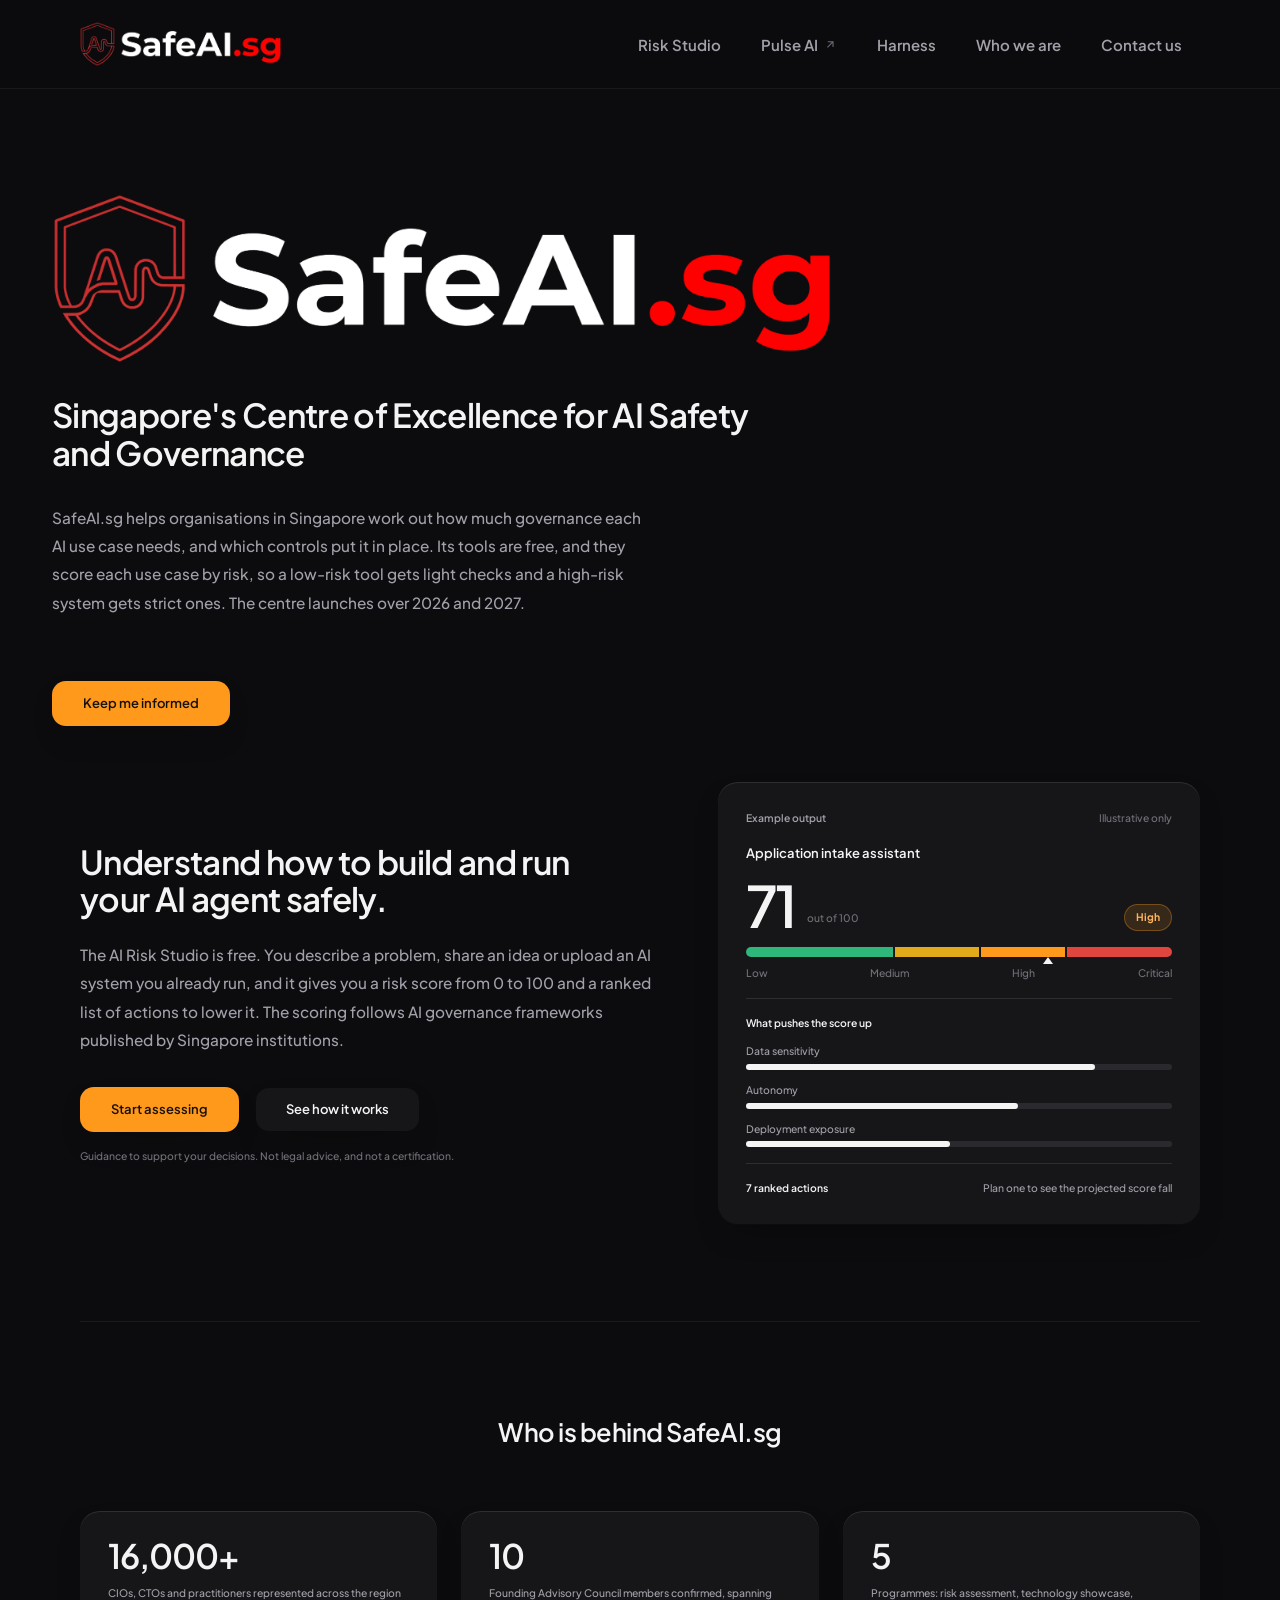
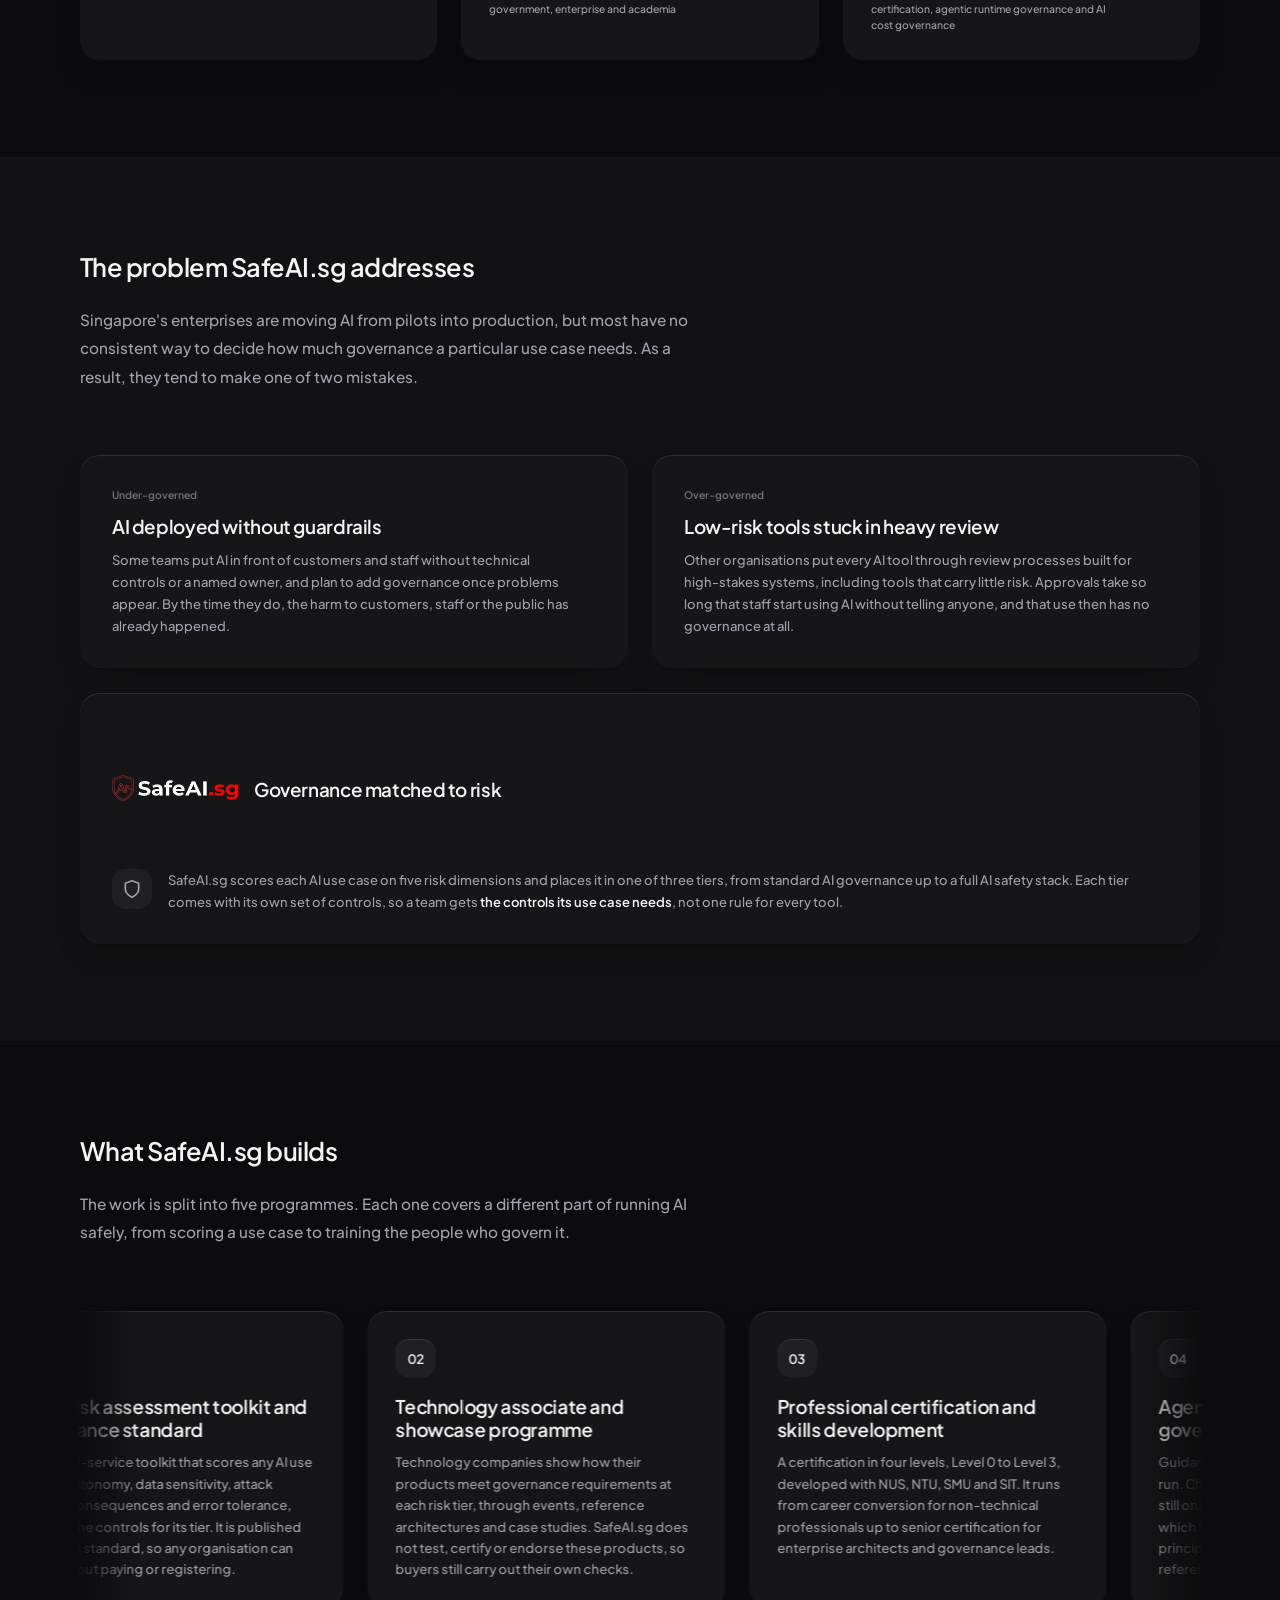
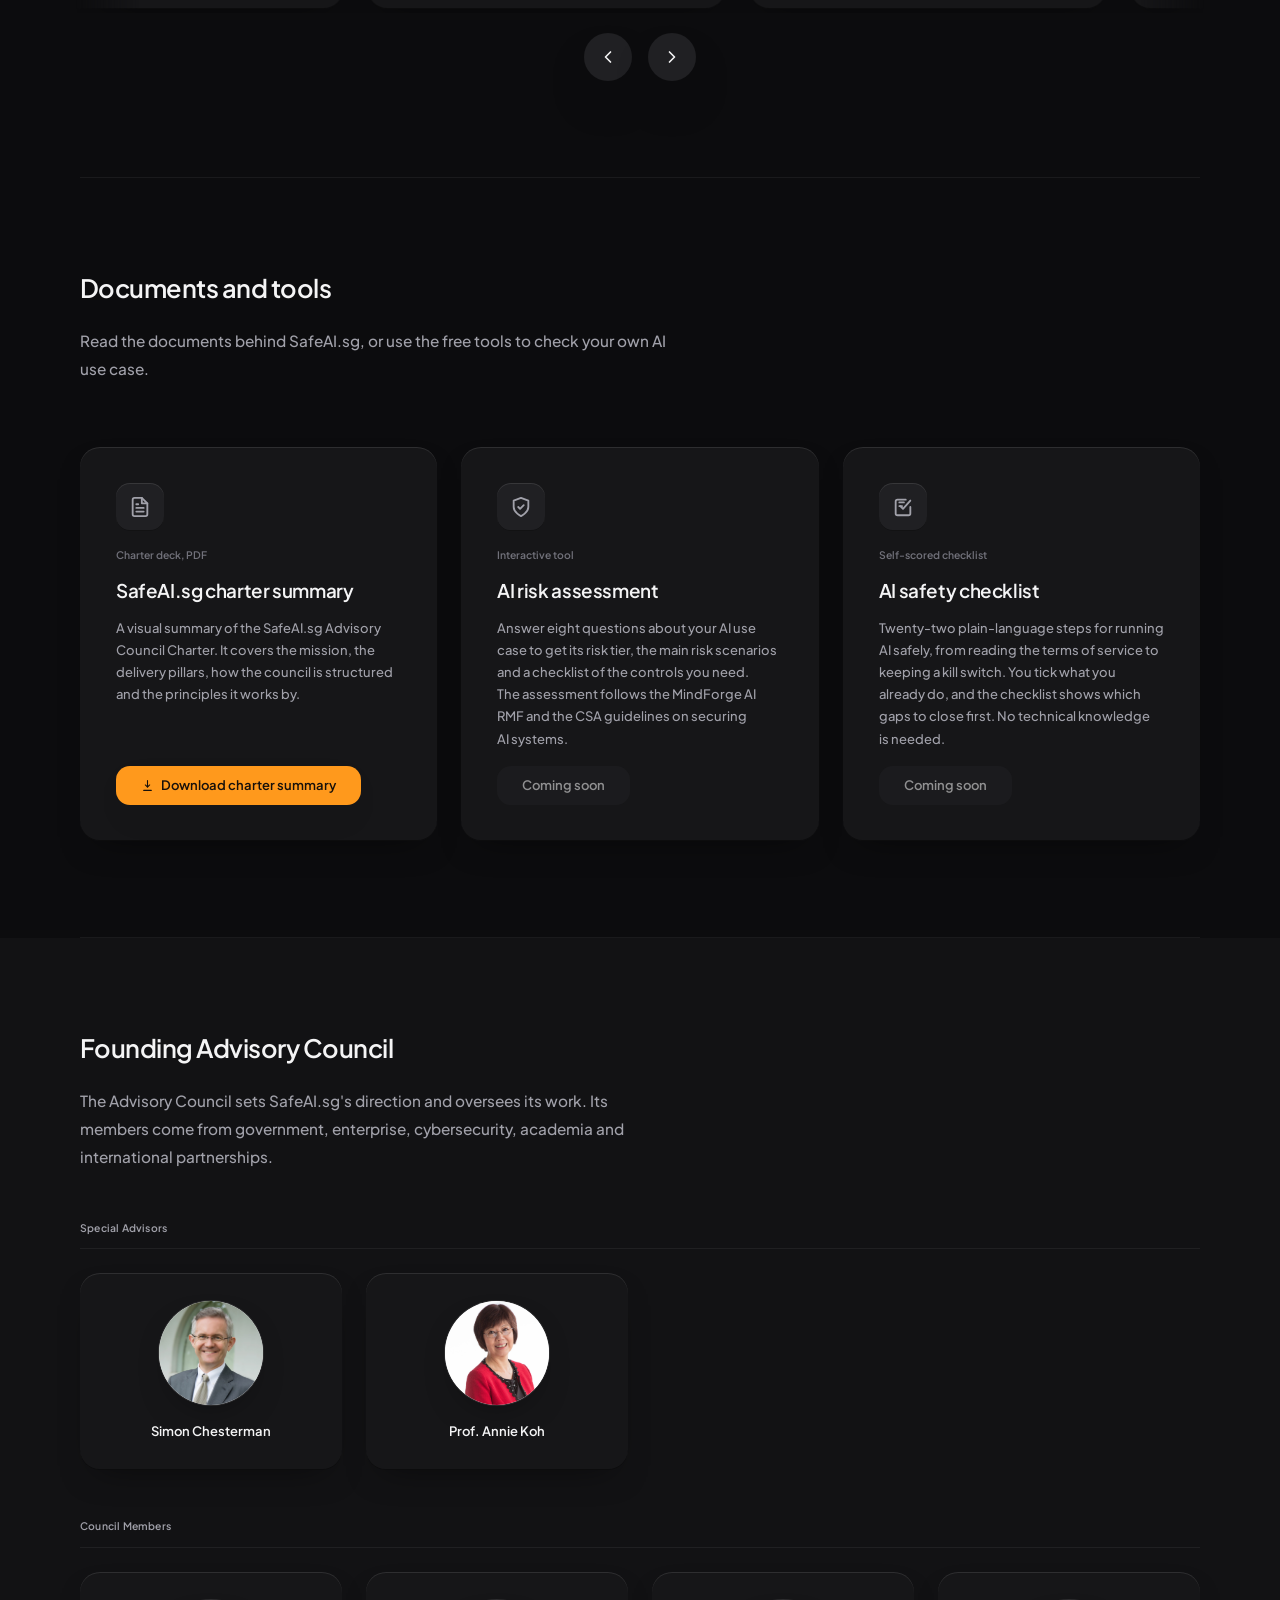
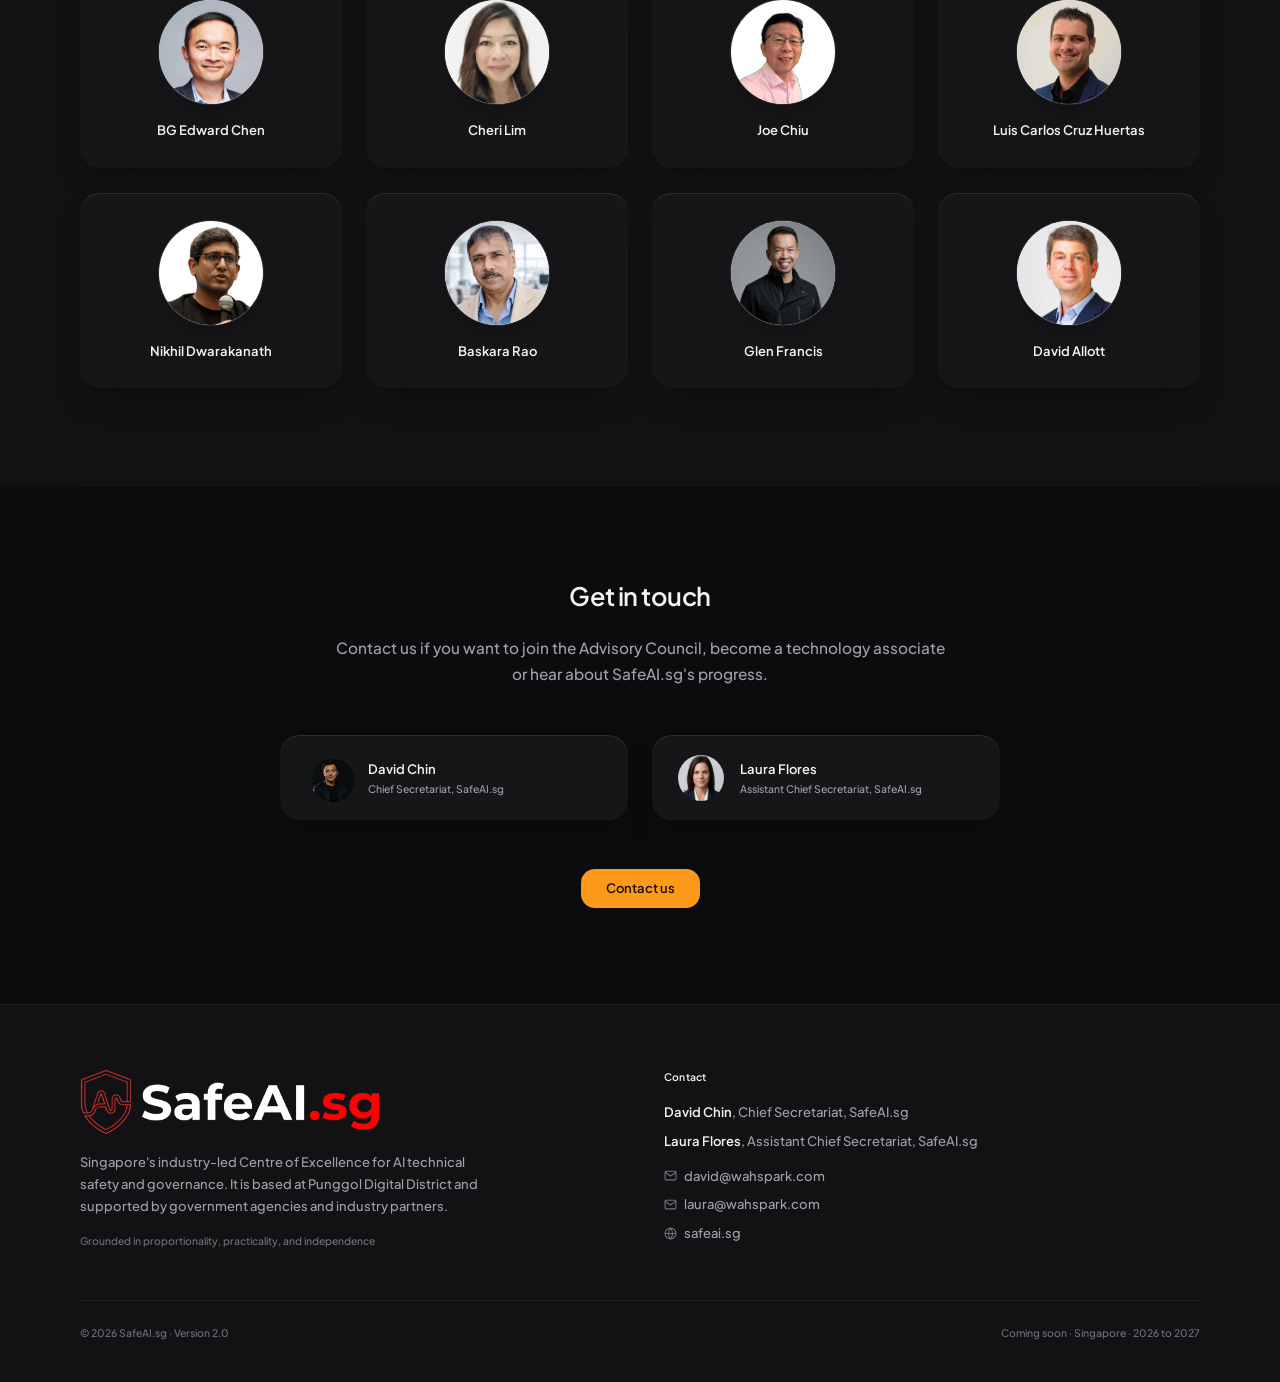
==== commit 7a61fb56: "Hover hints on Risk Studio, Pulse AI and Harness in the top bar Desktop shows a tooltip after a shor" ====
--- a/index.html
+++ b/index.html
@@ -489,9 +489,9 @@
   <div class="sn-wrap">
     <a href="/" class="sn-brand" aria-label="SafeAI.sg home"><img src="/safeai-logo-trim.png" alt="SafeAI.sg" class="sn-logo" /></a>
     <nav class="sn-links" id="snLinks" aria-label="SafeAI.sg">
-      <a href="/risk-studio/" class="sn-link">Risk Studio</a>
-      <a href="https://pulse-ai-opportunity-pulse.replit.app/" class="sn-link sn-ext" target="_blank" rel="noopener" title="Opens Pulse AI, an external site, in a new tab">Pulse AI<svg class="sn-ext-ico" viewBox="0 0 24 24" fill="none" stroke="currentColor" stroke-width="2" stroke-linecap="round" stroke-linejoin="round" aria-hidden="true"><path d="M7 17L17 7M8 7h9v9"/></svg><span class="sn-sr"> (external site, opens in a new tab)</span></a>
-      <a href="/harness/" class="sn-link">Harness</a>
+      <a href="/risk-studio/" class="sn-link" data-sn-tip="Free tool that scores an AI use case for risk and gives you a ranked action plan">Risk Studio</a>
+      <a href="https://pulse-ai-opportunity-pulse.replit.app/" class="sn-link sn-ext" target="_blank" rel="noopener" data-sn-tip="Shows where the gaps and risks in your organisation are. External site by Optimo, opens in a new tab">Pulse AI<svg class="sn-ext-ico" viewBox="0 0 24 24" fill="none" stroke="currentColor" stroke-width="2" stroke-linecap="round" stroke-linejoin="round" aria-hidden="true"><path d="M7 17L17 7M8 7h9v9"/></svg><span class="sn-sr"> (external site, opens in a new tab)</span></a>
+      <a href="/harness/" class="sn-link" data-sn-tip="Reference architecture for governing AI agents in production, mapped to SafeAI.sg">Harness</a>
       <a href="/#council" class="sn-link">Who we are</a>
       <a href="/#contact" class="sn-link">Contact us</a>
     </nav>
--- a/assets/site-nav.css
+++ b/assets/site-nav.css
@@ -84,3 +84,40 @@
   position: absolute; width: 1px; height: 1px; overflow: hidden;
   clip: rect(0 0 0 0); clip-path: inset(50%); white-space: nowrap;
 }
+
+/* Hover hints on Risk Studio, Pulse AI and Harness. Desktop: a tooltip under
+   the link after a short delay, also on keyboard focus. Phone menu: the same
+   text as a second line under the link, since there is no hover. */
+.sn-link[data-sn-tip] { position: relative; }
+@media (min-width: 901px) {
+  .sn-link[data-sn-tip]::after {
+    content: attr(data-sn-tip);
+    position: absolute; top: calc(100% + 10px); left: 50%;
+    transform: translateX(-50%) translateY(-4px);
+    width: max-content; max-width: 260px;
+    padding: 10px 14px; border-radius: 10px;
+    background: var(--sn-surface-2); color: var(--sn-ink);
+    box-shadow: var(--sn-shadow), 0 0 0 1px var(--sn-line);
+    font: 500 13px/1.45 var(--sn-font); white-space: normal; text-align: left;
+    opacity: 0; visibility: hidden; pointer-events: none;
+    transition: opacity .15s ease, transform .15s ease, visibility 0s linear .15s;
+    z-index: calc(var(--sn-z) + 1);
+  }
+  .sn-link[data-sn-tip]:hover::after,
+  .sn-link[data-sn-tip]:focus-visible::after {
+    opacity: 1; visibility: visible; transform: translateX(-50%) translateY(0);
+    transition: opacity .15s ease .35s, transform .15s ease .35s, visibility 0s linear .35s;
+  }
+  /* The last tipped link sits near the right edge; keep its tip on screen. */
+  .sn-link[data-sn-tip][href="/harness/"]::after { left: auto; right: 0; transform: translateY(-4px); }
+  .sn-link[data-sn-tip][href="/harness/"]:hover::after,
+  .sn-link[data-sn-tip][href="/harness/"]:focus-visible::after { transform: translateY(0); }
+}
+@media (max-width: 900px) {
+  .sn-link[data-sn-tip] { flex-wrap: wrap; row-gap: 0; }
+  .sn-link[data-sn-tip]::after {
+    content: attr(data-sn-tip);
+    flex-basis: 100%; display: block; margin-top: 6px;
+    font: 400 14px/1.45 var(--sn-font); color: var(--sn-ink-2); white-space: normal;
+  }
+}
